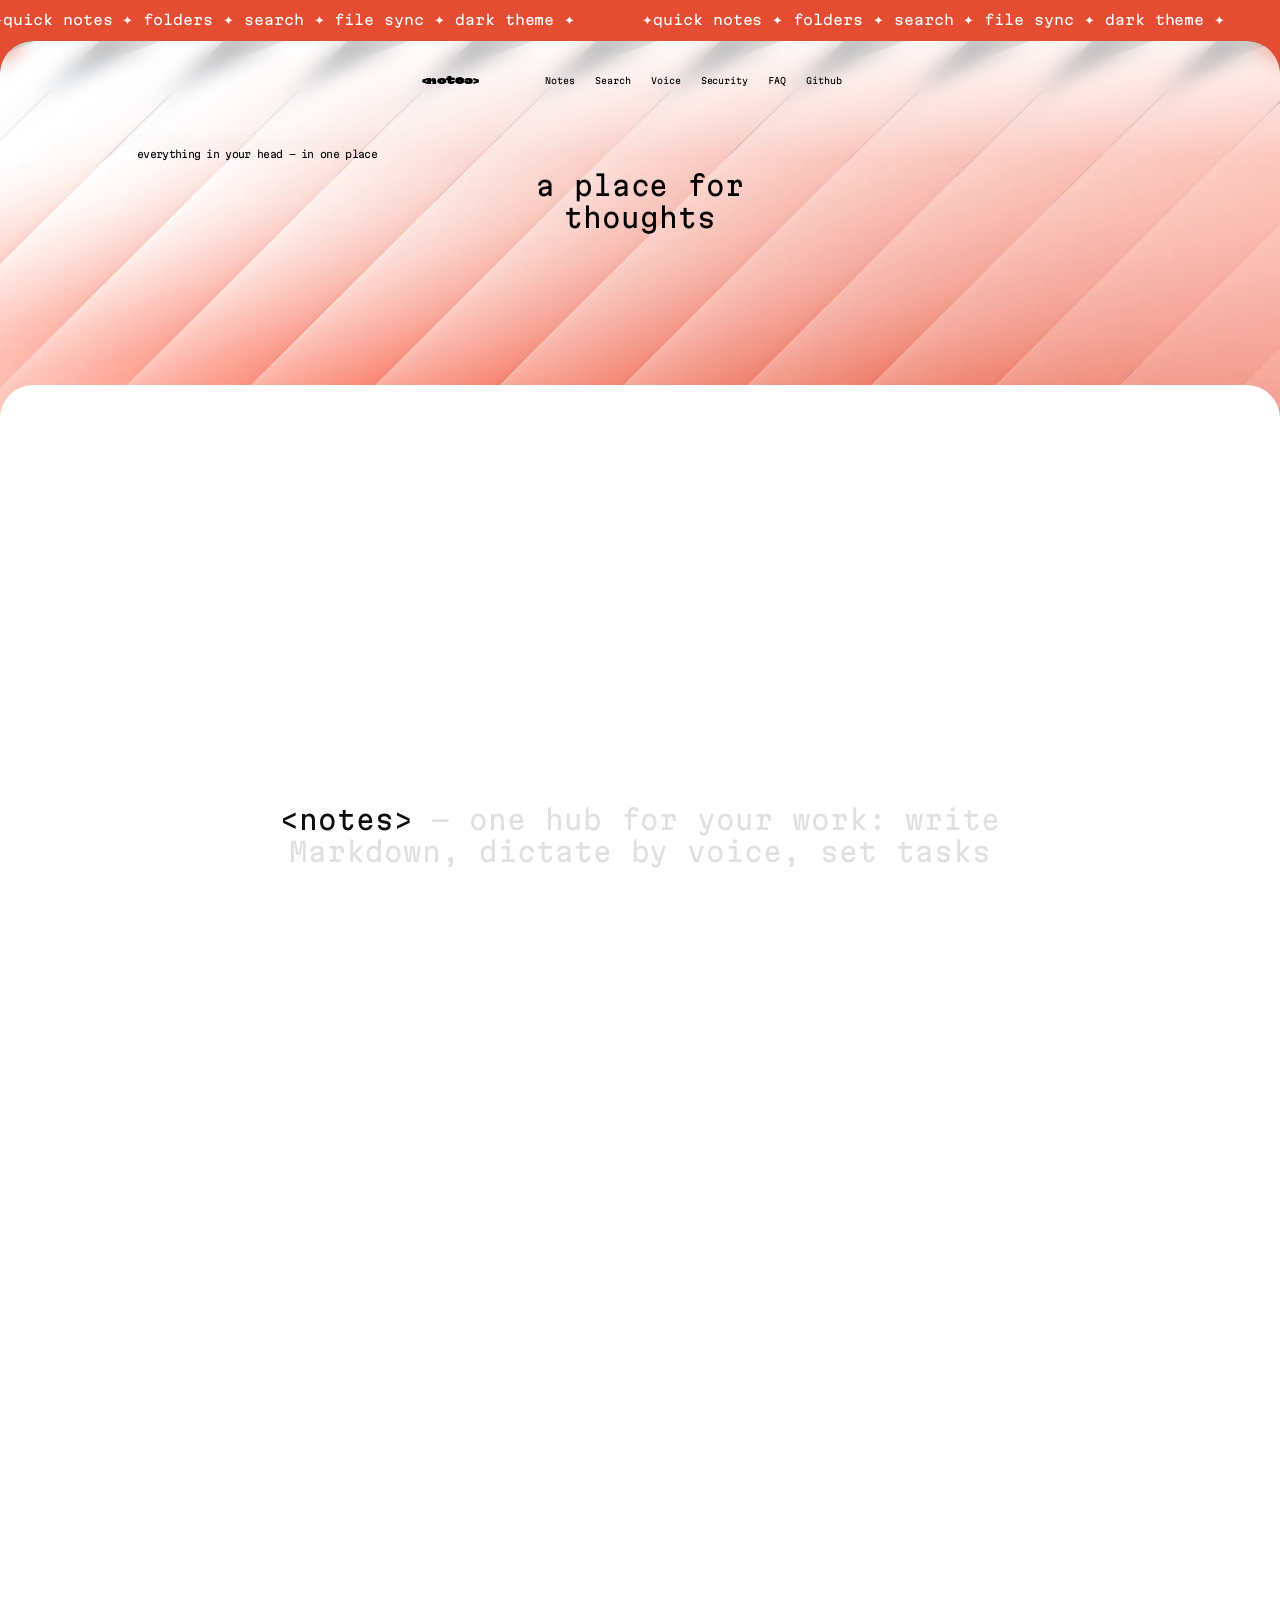
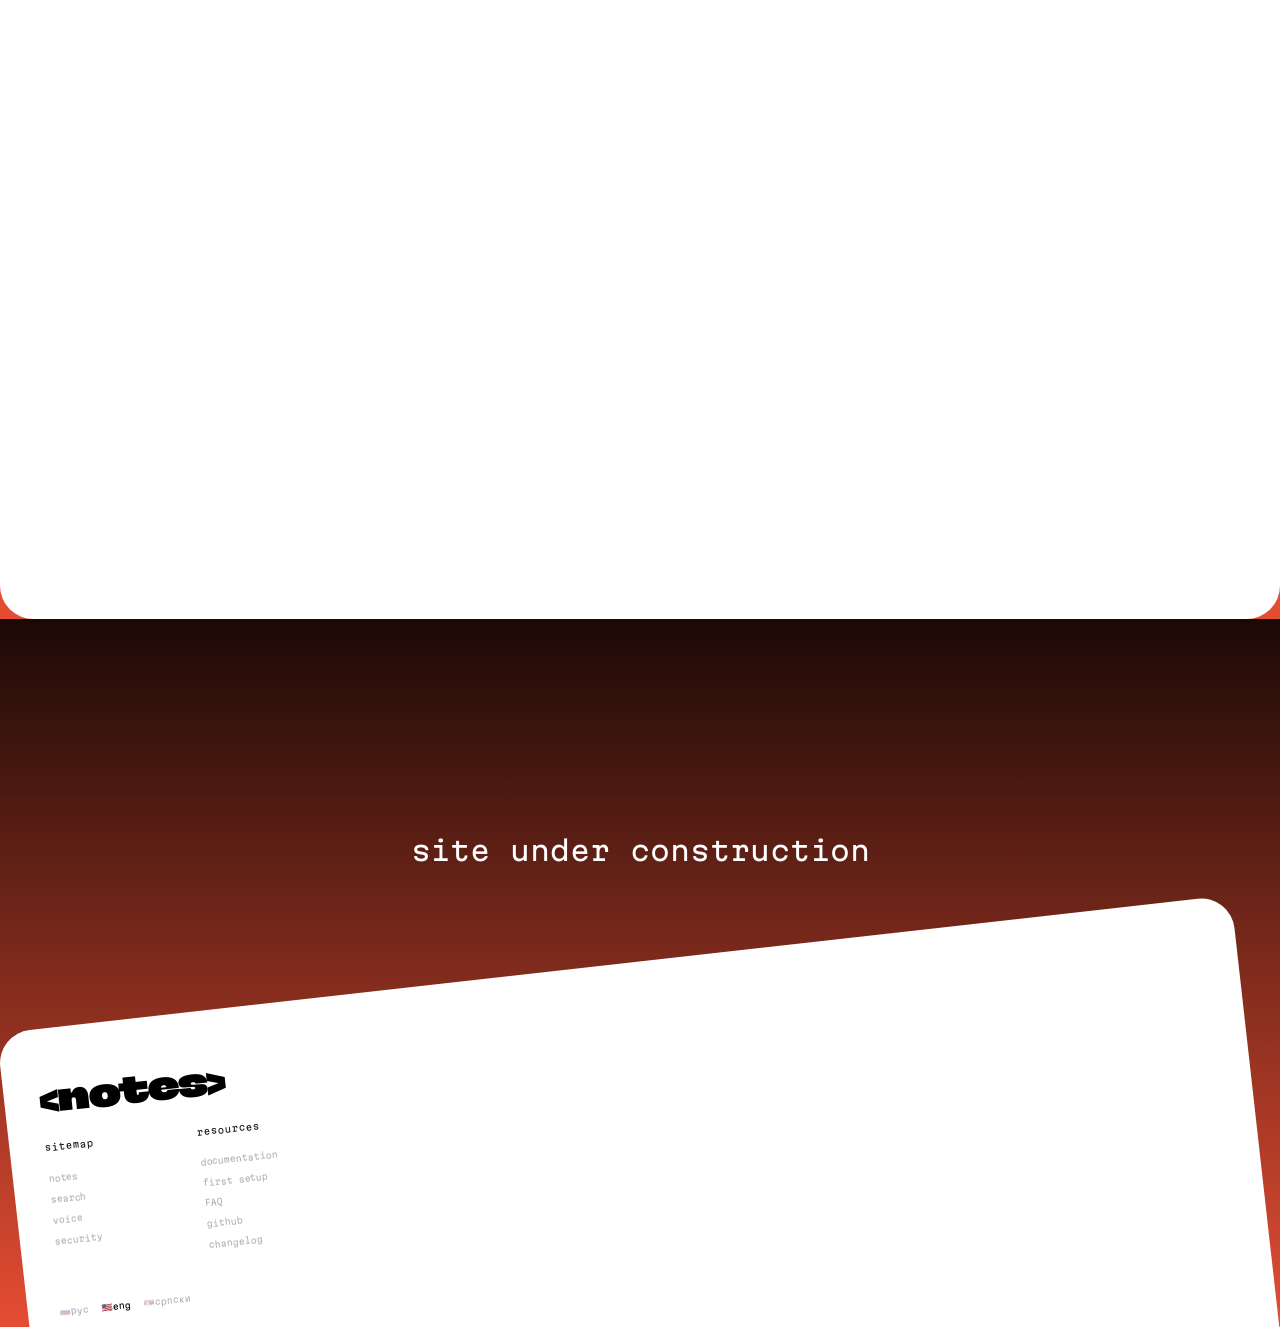
==== en/index.html @ 6381b104 "SEO / Google Search Console verification" ====
<!doctype html>
<html lang="en">
<head>
  <meta charset="utf-8">
  <meta name="viewport" content="width=device-width, initial-scale=1">
  <title>&lt;notes&gt; — Markdown notes, voice dictation and tasks</title>
  <meta name="description" content="A notes app that doesn’t get in the way of thinking: markdown files in your folder, voice dictation, tasks in your calendar, smart search.">
  <link rel="canonical" href="https://notes.makark.ru/en/">
  <link rel="alternate" hreflang="ru" href="https://notes.makark.ru/">
  <link rel="alternate" hreflang="en" href="https://notes.makark.ru/en/">
  <link rel="alternate" hreflang="sr" href="https://notes.makark.ru/sr/">
  <link rel="alternate" hreflang="x-default" href="https://notes.makark.ru/">
  <meta name="theme-color" content="#e54d33">
  <meta name="google-site-verification" content="zvwFkJlDZwr8OYDx5CRDWOUhfa1DH-pNKbm4_YgaDCc">
  <link rel="icon" href="/favicon.ico" sizes="48x48">
  <link rel="icon" href="/assets/icons/favicon-32.png" type="image/png" sizes="32x32">
  <link rel="apple-touch-icon" href="/assets/icons/apple-touch-icon.png">
  <link rel="manifest" href="/site.webmanifest">

  <meta property="og:type" content="website">
  <meta property="og:site_name" content="<notes>">
  <meta property="og:url" content="https://notes.makark.ru/en/">
  <meta property="og:title" content="&lt;notes&gt; — Markdown notes, voice dictation and tasks">
  <meta property="og:description" content="A notes app that doesn’t get in the way of thinking: markdown files in your folder, voice dictation, tasks in your calendar, smart search.">
  <meta property="og:image" content="https://notes.makark.ru/assets/img/og-en.png">
  <meta property="og:image:width" content="1200">
  <meta property="og:image:height" content="630">
  <meta property="og:locale" content="en_US">
  <meta property="og:locale:alternate" content="ru_RU">
  <meta property="og:locale:alternate" content="sr_RS">
  <meta property="og:image:alt" content="&lt;notes&gt; — a place for thoughts">
  <meta name="twitter:card" content="summary_large_image">

  <script type="application/ld+json">
  {
    "@context": "https://schema.org",
    "@type": "SoftwareApplication",
    "name": "<notes>",
    "url": "https://notes.makark.ru/",
    "applicationCategory": "ProductivityApplication",
    "operatingSystem": "macOS",
    "inLanguage": ["ru", "en", "sr"],
    "description": "Приложение для заметок, которое не мешает думать: markdown-файлы в вашей папке, задачи в календаре, семантический поиск, локальная диктовка, шаблоны, история изменений через github.",
    "featureList": [
      "Markdown-файлы в вашей папке",
      "Задачи в Apple Calendar",
      "Семантический поиск",
      "Локальная диктовка с таймкодами и спикерами",
      "Шаблоны заметок",
      "История изменений и GitHub"
    ]
  }
  </script>
  <link rel="preload" href="../assets/fonts/MartianMono.woff2" as="font" type="font/woff2" crossorigin>
  <link rel="preload" href="../assets/fonts/MartianGrotesk-xWdUlt.woff2" as="font" type="font/woff2" crossorigin>
  <link rel="preload" href="../assets/img/hero.webp" as="image" fetchpriority="high">
  <link rel="stylesheet" href="../styles.css">
</head>
<body>
  <div class="ticker" aria-hidden="true">
    <div class="ticker__track">
      <span>✦быстрые заметки ✦ папки ✦ поиск ✦ синхронизация файлов ✦ тёмная тема ✦</span>
      <span>✦быстрые заметки ✦ папки ✦ поиск ✦ синхронизация файлов ✦ тёмная тема ✦</span>
    </div>
  </div>

  <main class="page">
    <header class="nav">
      <a class="nav__logo" href="#">&lt;notes&gt;</a>
      <nav class="nav__links">
        <a href="#notes">Заметки</a>
        <a href="#search">Поиск</a>
        <a href="#voice">Голос</a>
        <a href="#security">Безопасность</a>
        <a href="#faq">FAQ</a>
        <a href="https://github.com/">Github</a>
      </nav>
    </header>

    <div class="top">
      <section class="hero">
        <svg class="hero__path" viewBox="0 0 1920 712" aria-hidden="true">
          <path id="loop" d="M117 176 H1803 A62 62 0 0 1 1865 238 V244 A62 62 0 0 1 1803 306 H117 A62 62 0 0 1 55 244 V238 A62 62 0 0 1 117 176 Z" fill="none"/>
          <text><textPath href="#loop" class="js-path">все что в голове - в одном месте</textPath></text>
          <text><textPath href="#loop" class="js-path">все что в голове - в одном месте</textPath></text>
        </svg>
        <h1 class="hero__title">
          <span class="js-place">место для</span>
          <span class="hero__word"><span class="js-word">мыслей</span></span>
        </h1>
      </section>

      <section class="sheet" id="notes">
        <div class="story">
          <div class="stage">
            <p class="lead js-lead">&lt;notes&gt; — единый центр работы, пишите Markdown, диктуйте голосом, ставьте задачи</p>
            <div class="app js-app">
              <h2 class="app__title">приложение для заметок, которое не мешает думать</h2>
              <div class="carousel js-carousel">
                <article class="card"><img src="../assets/img/card-1.webp" alt="" width="450" height="450" loading="lazy" decoding="async"><div class="card__fade"></div><div class="card__text"><h3>markdown‑файлы в вашей папке</h3><p>каждая заметка — обычный .md файл, выберите любую папку и приложение начнёт работать</p></div></article>
                <article class="card"><img src="../assets/img/card-2.webp" alt="" width="450" height="450" loading="lazy" decoding="async"><div class="card__fade"></div><div class="card__text"><h3>задачи в календаре</h3><p>добавьте дату к задаче в заметке, она появится в apple calendar, никаких отдельных приложений для планирования</p></div></article>
                <article class="card" id="search"><img src="../assets/img/card-3.webp" alt="" width="450" height="450" loading="lazy" decoding="async"><div class="card__fade"></div><div class="card__text"><h3>умный поиск</h3><p>найдите заметку даже если не помните точные слова, семантический поиск понимает контекст</p></div></article>
                <article class="card" id="voice"><img src="../assets/img/card-4.webp" alt="" width="450" height="450" loading="lazy" decoding="async"><div class="card__fade"></div><div class="card__text"><h3>диктовка</h3><p>нажмите хоткей в любом приложении и речь превратится в текст, расшифровка с таймкодами и именами спикеров, работает локально</p></div></article>
                <article class="card"><img src="../assets/img/card-5.webp" alt="" width="450" height="450" loading="lazy" decoding="async"><div class="card__fade"></div><div class="card__text"><h3>шаблоны</h3><p>создавайте шаблоны заметок для ускорения работы с заметками</p></div></article>
                <article class="card"><img src="../assets/img/card-6.webp" alt="" width="450" height="450" loading="lazy" decoding="async"><div class="card__fade"></div><div class="card__text"><h3>github</h3><p>папка хранит всю историю изменений, верните любую правку, github подключается по желанию</p></div></article>
              </div>
            </div>
          </div>
        </div>
      </section>
    </div>

    <section class="bottom">
      <p class="wip">сайт в разработке</p>
      <footer class="footer">
        <div class="footer__sheet"></div>
        <a class="footer__logo" href="#">&lt;notes&gt;</a>
        <div class="footer__col footer__col--map">
          <h4>карта сайта</h4>
          <a href="#notes">заметки</a><a href="#search">поиск</a><a href="#voice">голос</a><a href="#security">безопасность</a>
        </div>
        <div class="footer__col footer__col--res">
          <h4>ресурсы</h4>
          <a href="#">документация</a><a href="#">первая настройка</a><a href="#faq">FAQ</a><a href="https://github.com/">github</a><a href="#">changelog</a>
        </div>
        <div class="footer__langs">
          <a data-lang="ru" href="/">🇷🇺рус</a><a data-lang="en" href="/en/">🇺🇸eng</a><a data-lang="sr" href="/sr/">🇷🇸српски</a>
        </div>
      </footer>
    </section>
  </main>

  <script src="../i18n.js"></script>
  <script src="../main.js"></script>
</body>
</html>
---- styles.css ----
@font-face {
  font-family: "Martian Mono";
  src: url("assets/fonts/MartianMono.woff2") format("woff2");
  font-weight: 100 800;
  font-stretch: 75% 112.5%;
  font-display: swap;
}
@font-face {
  font-family: "Martian Grotesk xWd";
  src: url("assets/fonts/MartianGrotesk-xWdUlt.woff2") format("woff2");
  font-display: swap;
}

/* 1rem = 1px of the 1920px-wide Figma frame */
html { font-size: calc(100vw / 1920); overflow-x: clip; }
* { box-sizing: border-box; margin: 0; padding: 0; }
body {
  background: #e54d33;
  color: #000;
  font-family: "Martian Mono", monospace;
  font-variation-settings: "wdth" 100;
  letter-spacing: -0.07em;
  line-height: normal;
  overflow-x: clip;
  -webkit-font-smoothing: antialiased;
}
a { color: inherit; text-decoration: none; }
.wide { font-variation-settings: "wdth" 112.5; }

/* ticker */
.ticker {
  position: fixed; inset: 0 0 auto; height: 138rem; z-index: 0;
  background: #e54d33; color: #fff; overflow: hidden;
}
.ticker__track {
  position: absolute; left: -12rem; top: 20rem;
  display: flex; white-space: nowrap;
  font-size: 20rem; line-height: 1.05; font-variation-settings: "wdth" 112.5;
  animation: ticker 18s linear infinite;
}
.ticker__track span { padding-right: 100rem; }
@keyframes ticker { to { transform: translateX(-50%); } }

.page { position: relative; z-index: 1; padding-top: 61rem; }

/* nav */
.nav {
  position: sticky; top: 0; z-index: 10;
  height: 176rem; margin-bottom: -176rem;
  border-radius: 50rem 50rem 0 0;
  background: url("assets/img/nav.webp") 0 0 / 100% 100%;
}
.nav::before {
  content: ""; position: absolute; inset: 0; border-radius: inherit; z-index: -1;
  backdrop-filter: blur(10px); -webkit-backdrop-filter: blur(10px);
  mask-image: linear-gradient(#000 40%, transparent);
  -webkit-mask-image: linear-gradient(#000 40%, transparent);
}
.nav__logo {
  position: absolute; left: 633rem; top: 50rem;
  font: 15rem/normal "Martian Grotesk xWd", sans-serif; letter-spacing: -0.05em;
}
.nav__links {
  position: absolute; left: 818rem; top: 51rem;
  display: flex; gap: 30rem; font-size: 13rem;
}
.nav__links a, .footer a { transition: opacity .2s; }
.nav__links a:hover { opacity: .5; }

/* hero */
.top { position: relative; }
.hero {
  position: sticky; top: 0;
  height: 712rem;
  background:
    url("assets/img/hero.webp") 0 0 / 100% 100% no-repeat,
    url("assets/img/hero-under.webp") 0 0 / 100% 517rem no-repeat,
    linear-gradient(51.44deg, #fff 17.731%, #ffb7ab 81.335%);
  border-radius: 50rem;
}
/* once the ticker is scrolled away the top corners straighten out */
.hero, .nav, .nav::before { transition: border-radius .5s cubic-bezier(.4,0,.2,1); }
.is-stuck .hero, .is-stuck .nav, .is-stuck .nav::before { border-top-left-radius: 0; border-top-right-radius: 0; }
.hero__path { position: absolute; inset: 0; width: 100%; height: 100%; overflow: visible; }
.hero__path text { font-size: 15px; fill: #000; letter-spacing: -0.07em; } /* svg user units = design px */
.hero__title {
  position: absolute; left: 0; right: 0; top: 192rem;
  display: flex; flex-direction: column; align-items: center;
  font-weight: 400; font-size: 40rem; line-height: 48rem; white-space: nowrap;
}
.hero__word { position: relative; display: block; width: 100%; height: 48rem; }
.hero__word span {
  position: absolute; left: 50%; top: 0; translate: -50% 0; white-space: nowrap;
  transition: transform .9s cubic-bezier(.65,0,.35,1), opacity .9s ease, filter .9s ease;
}
.hero__word span.is-out { transform: translateY(-45%); opacity: 0; filter: blur(10rem); }
.hero__word span.is-in { transform: translateY(45%); opacity: 0; filter: blur(10rem); transition: none; }

/* white sheet */
.sheet {
  position: relative; z-index: 2;
  margin-top: -195rem;
  background: #fff; border-radius: 50rem;
}
.story { height: calc(100vh + 1400rem); }
.stage { position: sticky; top: 0; height: 100vh; overflow: hidden; border-radius: 50rem; }
.lead {
  position: absolute; left: 50%; top: 50%; width: 1340rem; margin-left: -670rem; translate: 0 -50%;
  font-size: 40rem; text-align: center;
}
.lead .w { opacity: .12; transition: opacity .15s linear; }
.app { position: absolute; inset: 0; will-change: transform, opacity, filter; }
.app__title {
  position: absolute; left: 0; right: 0; top: calc(50% - 311rem);
  font-weight: 400; font-size: 40rem; text-align: center; white-space: nowrap;
  font-variation-settings: "wdth" 112.5;
}

/* carousel */
.carousel.is-dragging { cursor: grabbing; }
.carousel {
  position: absolute; left: 0; right: 0; top: calc(50% - 138rem); height: 449.6rem;
  perspective: 1400rem; perspective-origin: 50% 50%;
  cursor: grab; touch-action: pan-y; user-select: none; -webkit-user-select: none;
}
.card {
  position: absolute; left: 0; top: 0; transform-origin: 0 0;
  width: 449.6rem; height: 449.6rem; border-radius: 20rem; overflow: hidden;
  background: #f9f9f9;
  will-change: transform;
}
.card img { pointer-events: none; position: absolute; inset: 0; width: 450rem; height: 450rem; display: block; }
.card__fade {
  position: absolute; inset: 0; width: 450rem; height: 450rem;
  background: linear-gradient(rgba(255,255,255,0) 6.111%, #fff);
  backdrop-filter: blur(1.95rem); -webkit-backdrop-filter: blur(1.95rem);
}
.card__text { position: absolute; left: 28rem; top: 342.6rem; width: 402rem; display: flex; flex-direction: column; gap: 8rem; }
.card h3 { font-weight: 400; font-size: 17rem; white-space: nowrap; }
.card p { font-size: 14rem; color: rgba(0,0,0,.4); }

/* bottom */
.bottom {
  position: relative; height: 1063rem; overflow: hidden;
  background: linear-gradient(#1b0906, #e54d33);
}
.wip {
  position: absolute; left: 0; right: 0; top: 323rem;
  color: #fff; font-size: 40rem; text-align: center; font-variation-settings: "wdth" 112.5;
}
.footer > * { position: absolute; transform: translate(-50%, -50%) rotate(-6deg); }
.footer__sheet {
  left: 973.67rem; top: 986.98rem; width: 1863.636rem; height: 943.852rem;
  transform: translate(-50%, -50%) rotate(-6.41deg);
  background: #fff; border-radius: 50rem;
}
.footer__logo { left: 198.36rem; top: 706.34rem; font: 50rem/normal "Martian Grotesk xWd", sans-serif; letter-spacing: -0.05em; white-space: nowrap; }
.footer__col { width: 160rem; display: flex; flex-direction: column; white-space: nowrap; }
.footer__col h4 { font-weight: 400; font-size: 14rem; color: #1d1d1f; margin-bottom: 30rem; }
.footer__col a { font-size: 13rem; opacity: .3; }
.footer__col a:hover, .footer__langs a:hover { opacity: 1; }
.footer__col--map { left: 154rem; top: 855.1rem; gap: 0; }
.footer__col--map a + a { margin-top: 15rem; }
.footer__col--res { left: 384.36rem; top: 846.48rem; letter-spacing: 0; }
.footer__col--res a { line-height: 16rem; }
.footer__col--res a + a { margin-top: 15rem; }
.footer__langs { left: 187.11rem; top: 1029.72rem; display: flex; gap: 20rem; font-size: 13rem; letter-spacing: 0; white-space: nowrap; }
.footer__langs a:not(.is-active) { opacity: .3; }

/* ---------- mobile: 1rem = 1px of a 430px-wide frame ---------- */
@media (max-width: 767px) {
  html { font-size: calc(100vw / 430); }
  .ticker { height: 80rem; }
  .ticker__track { top: 12rem; font-size: 14rem; animation-duration: 14s; }
  .ticker__track span { padding-right: 40rem; }
  .page { padding-top: 40rem; }
  .nav { height: 110rem; margin-bottom: -110rem; border-radius: 34rem 34rem 0 0; }
  .nav__logo { left: 0; right: 0; top: 22rem; text-align: center; font-size: 16rem; }
  .nav__links {
    left: 0; right: 0; top: 52rem; justify-content: center; gap: 14rem; font-size: 11rem;
    flex-wrap: wrap; padding: 0 16rem;
  }
  .hero {
    height: 600rem; border-radius: 34rem;
    background-size: auto 100%, auto 517rem, auto;
    background-position: 30% 0, 30% 0, 0 0;
  }
  .hero__path text { font-size: 12px; }
  .hero__title { top: 250rem; font-size: 30rem; line-height: 38rem; }
  .hero__word { height: 38rem; }
  .sheet { margin-top: -70rem; border-radius: 34rem; }
  .story { height: calc(100vh + 900rem); }
  .stage { border-radius: 34rem; }
  .lead { width: 380rem; margin-left: -190rem; font-size: 24rem; }
  .app__title { top: calc(50% - 230rem); font-size: 22rem; white-space: normal; padding: 0 24rem; line-height: 1.25; }
  .carousel { top: calc(50% - 140rem); height: 315rem; perspective: 900rem; }
  /* card markup stays in 450px units and is scaled by JS; bump text so it stays readable */
  .card__text { top: 280rem; left: 24rem; width: 400rem; }
  .card h3 { font-size: 23rem; }
  .card p { font-size: 18rem; }
  .bottom { height: auto; padding: 120rem 0 0; }
  .wip { position: static; font-size: 24rem; }
  .footer {
    position: relative; margin: 110rem -40rem -60rem; padding: 50rem 70rem 120rem;
    display: grid; grid-template-columns: 1fr 1fr; gap: 34rem 20rem;
    transform: rotate(-6deg); transform-origin: 50% 0;
  }
  .footer > * { position: static; transform: none; }
  .footer__sheet { position: absolute; inset: 0; width: auto; height: auto; transform: none; border-radius: 40rem; z-index: -1; }
  .footer__logo { grid-column: 1 / -1; font-size: 44rem; }
  .footer__col { width: auto; }
  .footer__col h4 { font-size: 14rem; }
  .footer__col a { font-size: 13rem; }
  .footer__col--res a { line-height: normal; }
  .footer__langs { grid-column: 1 / -1; font-size: 13rem; }
}

@media (prefers-reduced-motion: reduce) {
  .ticker__track { animation: none; }
}
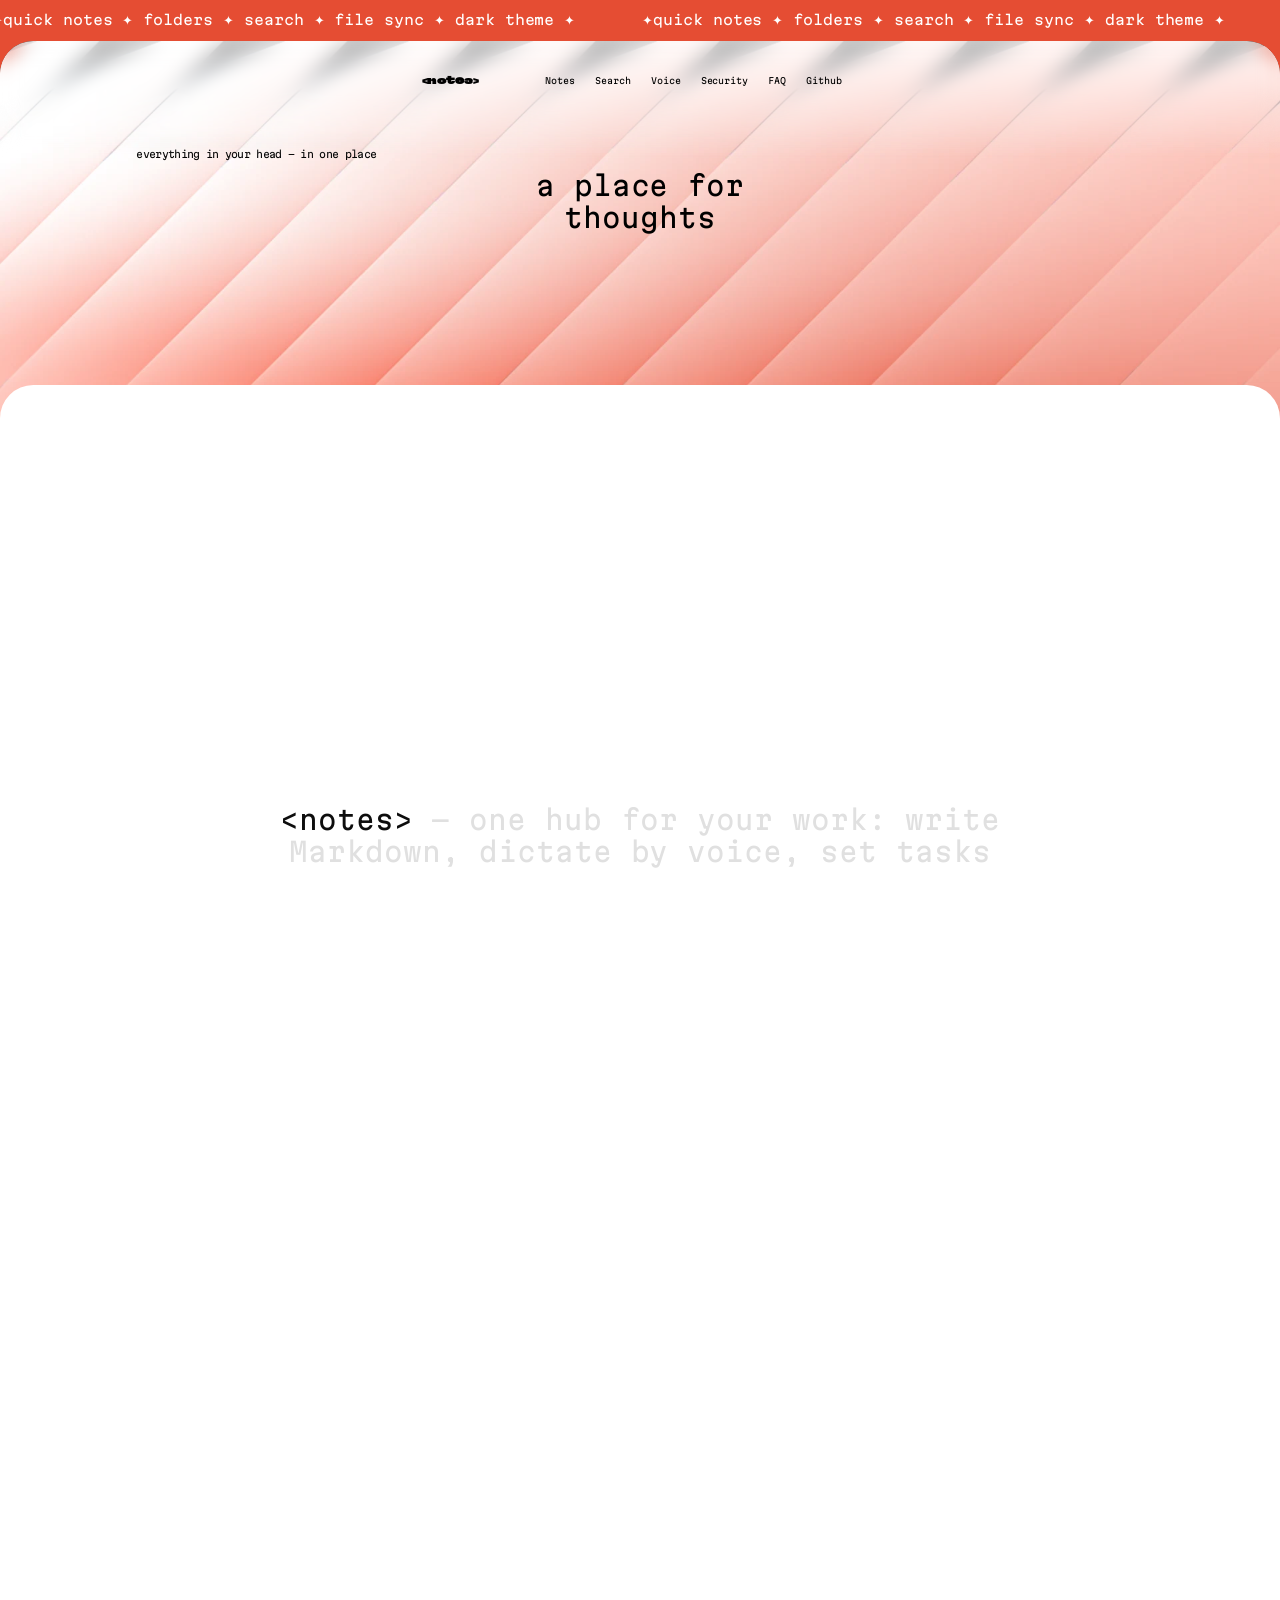
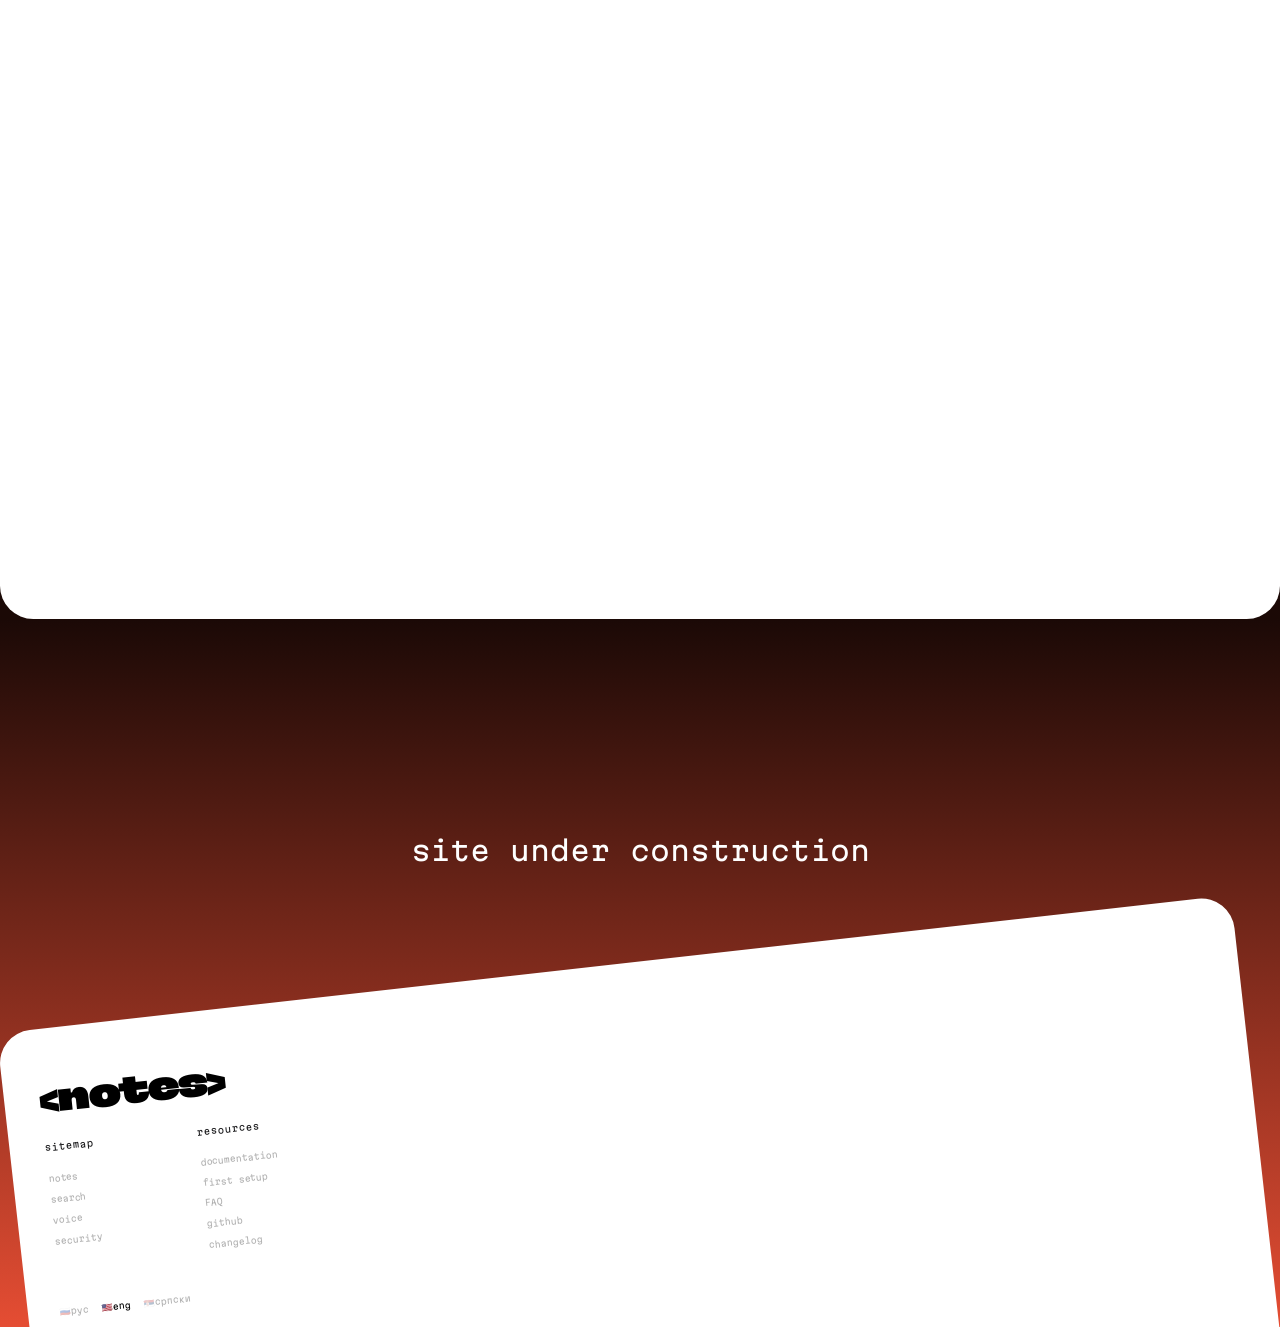
==== commit 365eb3ca: "SEO / Update page titles" ====
--- a/en/index.html
+++ b/en/index.html
@@ -3,7 +3,7 @@
 <head>
   <meta charset="utf-8">
   <meta name="viewport" content="width=device-width, initial-scale=1">
-  <title>&lt;notes&gt; — Markdown notes, voice dictation and tasks</title>
+  <title>&lt;notes&gt; - markdown notes, voice dictation and tasks</title>
   <meta name="description" content="A notes app that doesn’t get in the way of thinking: markdown files in your folder, voice dictation, tasks in your calendar, smart search.">
   <link rel="canonical" href="https://notes.makark.ru/en/">
   <link rel="alternate" hreflang="ru" href="https://notes.makark.ru/">
@@ -20,7 +20,7 @@
   <meta property="og:type" content="website">
   <meta property="og:site_name" content="<notes>">
   <meta property="og:url" content="https://notes.makark.ru/en/">
-  <meta property="og:title" content="&lt;notes&gt; — Markdown notes, voice dictation and tasks">
+  <meta property="og:title" content="&lt;notes&gt; - markdown notes, voice dictation and tasks">
   <meta property="og:description" content="A notes app that doesn’t get in the way of thinking: markdown files in your folder, voice dictation, tasks in your calendar, smart search.">
   <meta property="og:image" content="https://notes.makark.ru/assets/img/og-en.png">
   <meta property="og:image:width" content="1200">
--- a/styles.css
+++ b/styles.css
@@ -56,6 +56,12 @@
   mask-image: linear-gradient(#000 40%, transparent);
   -webkit-mask-image: linear-gradient(#000 40%, transparent);
 }
+/* iOS Safari paints the page under its translucent top bar: once stuck, extend the nav up there */
+.is-stuck .nav::after {
+  content: ""; position: absolute; left: 0; right: 0; bottom: 100%; height: 200px;
+  background: rgba(255,255,255,.8);
+  backdrop-filter: blur(10px); -webkit-backdrop-filter: blur(10px);
+}
 .nav__logo {
   position: absolute; left: 633rem; top: 50rem;
   font: 15rem/normal "Martian Grotesk xWd", sans-serif; letter-spacing: -0.05em;
@@ -69,6 +75,11 @@
 
 /* hero */
 .top { position: relative; }
+/* dark backing so the sheet's rounded bottom corners sit on the bottom gradient */
+.top::after {
+  content: ""; position: absolute; left: 0; right: 0; bottom: 0; height: 60rem;
+  background: #1b0906; z-index: 1;
+}
 .hero {
   position: sticky; top: 0;
   height: 712rem;
@@ -175,7 +186,13 @@
   .ticker__track span { padding-right: 40rem; }
   .page { padding-top: 40rem; }
   .nav { height: 110rem; margin-bottom: -110rem; border-radius: 34rem 34rem 0 0; }
-  .nav__logo { left: 0; right: 0; top: 22rem; text-align: center; font-size: 16rem; }
+  /* iOS Safari paints the page under its translucent top bar: once stuck, extend the nav up there */
+.is-stuck .nav::after {
+  content: ""; position: absolute; left: 0; right: 0; bottom: 100%; height: 200px;
+  background: rgba(255,255,255,.8);
+  backdrop-filter: blur(10px); -webkit-backdrop-filter: blur(10px);
+}
+.nav__logo { left: 0; right: 0; top: 22rem; text-align: center; font-size: 16rem; }
   .nav__links {
     left: 0; right: 0; top: 52rem; justify-content: center; gap: 14rem; font-size: 11rem;
     flex-wrap: wrap; padding: 0 16rem;
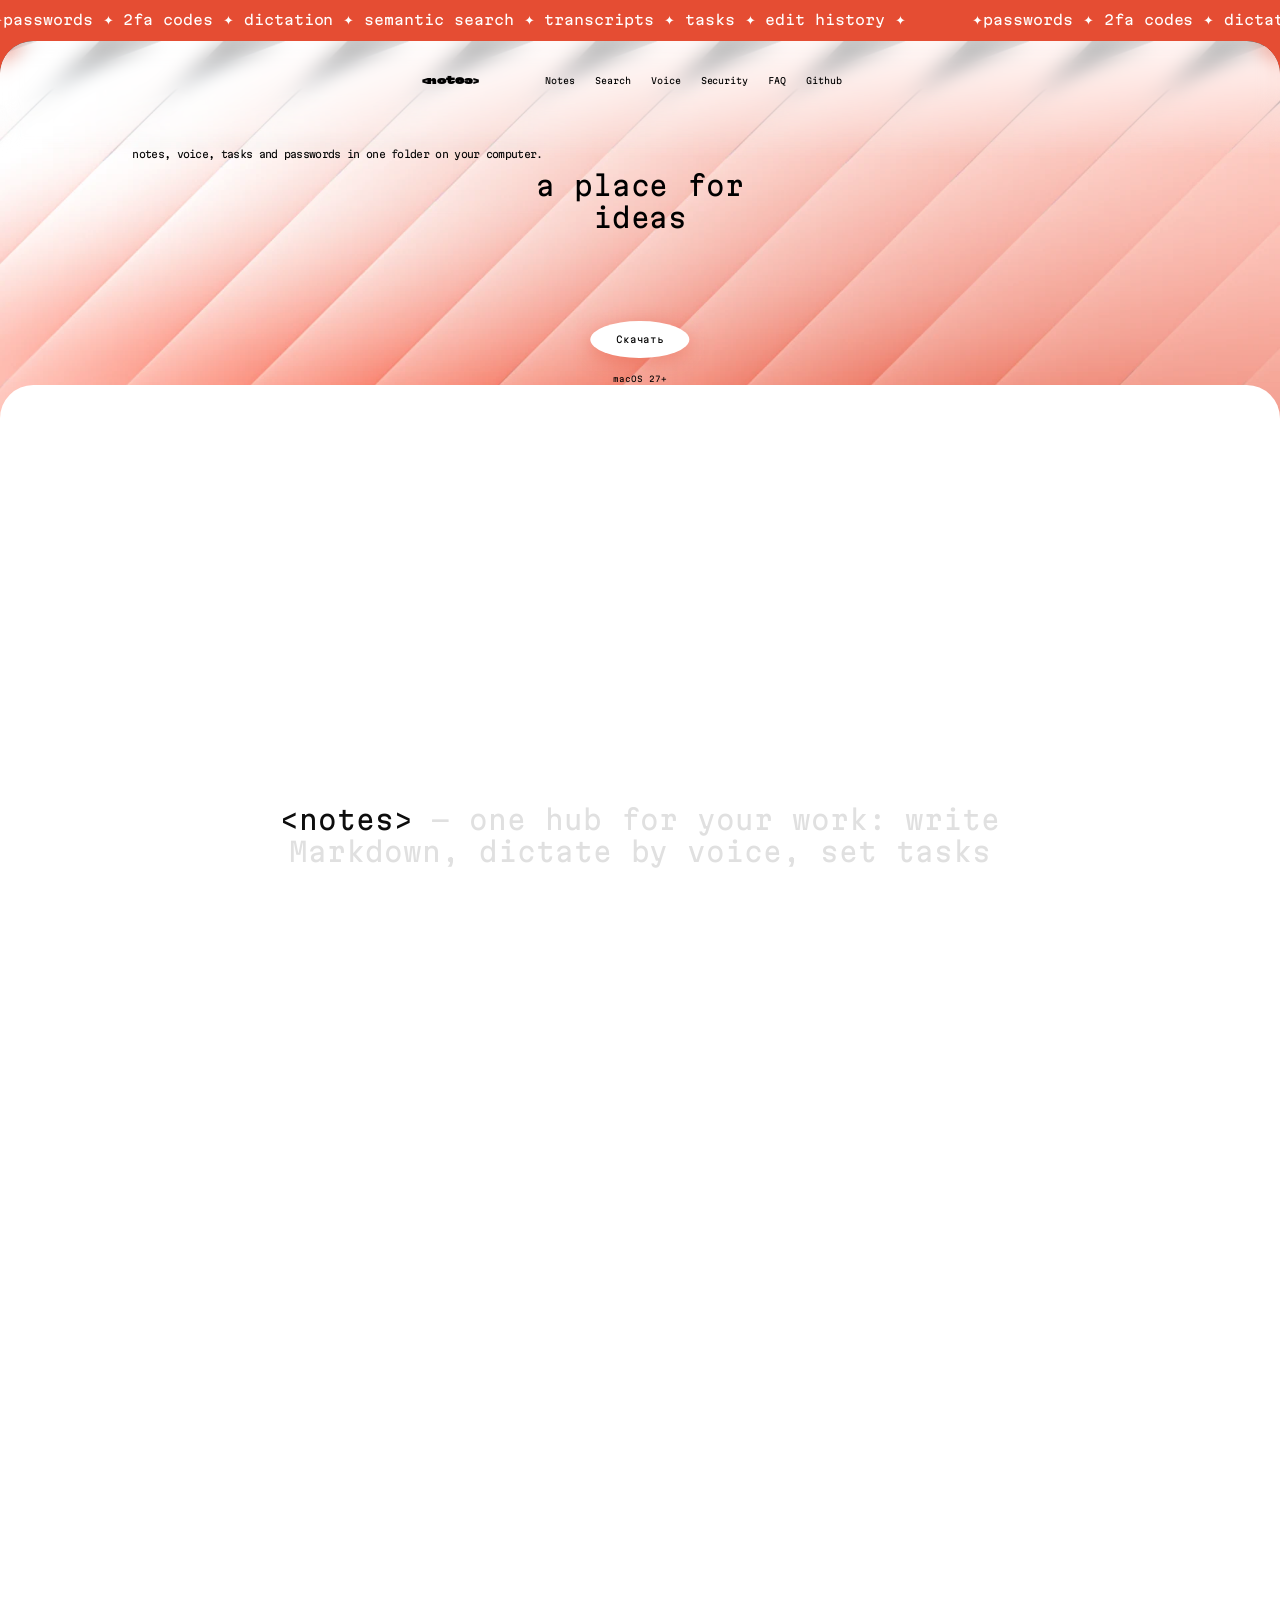
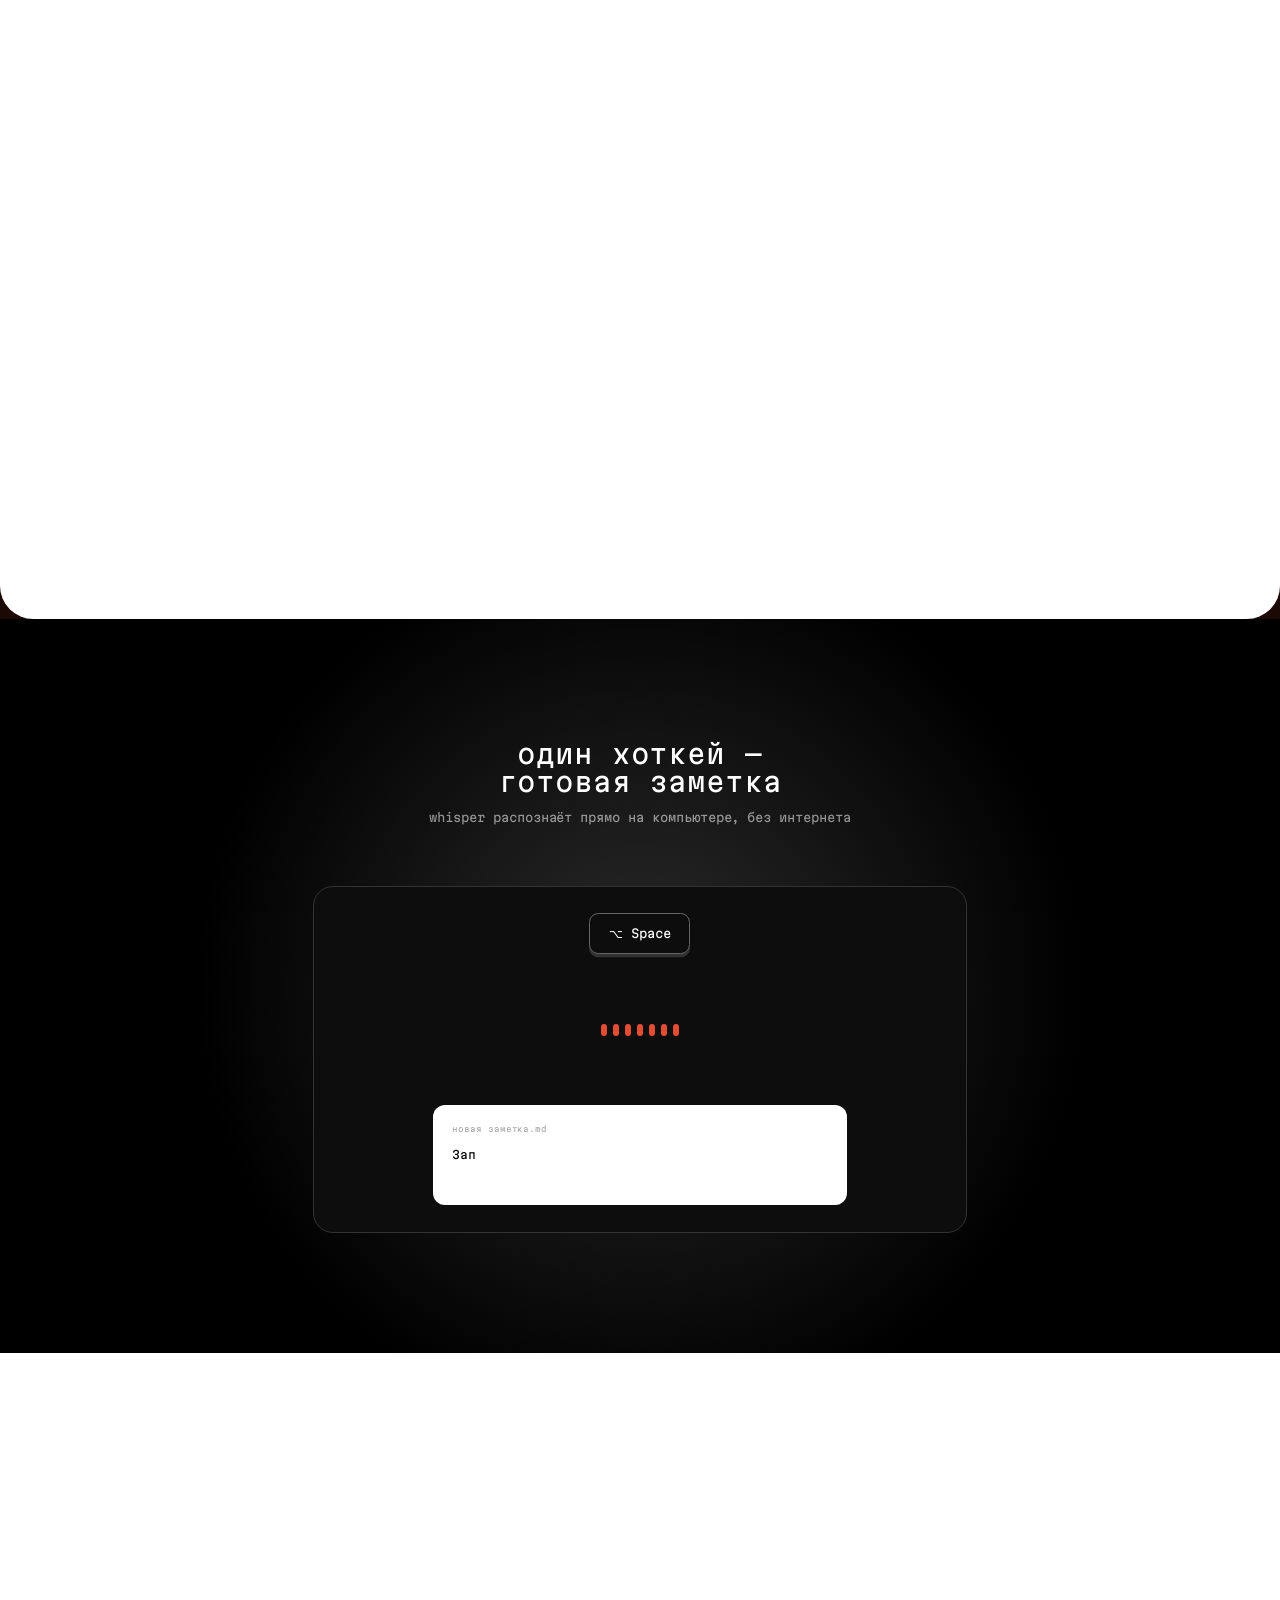
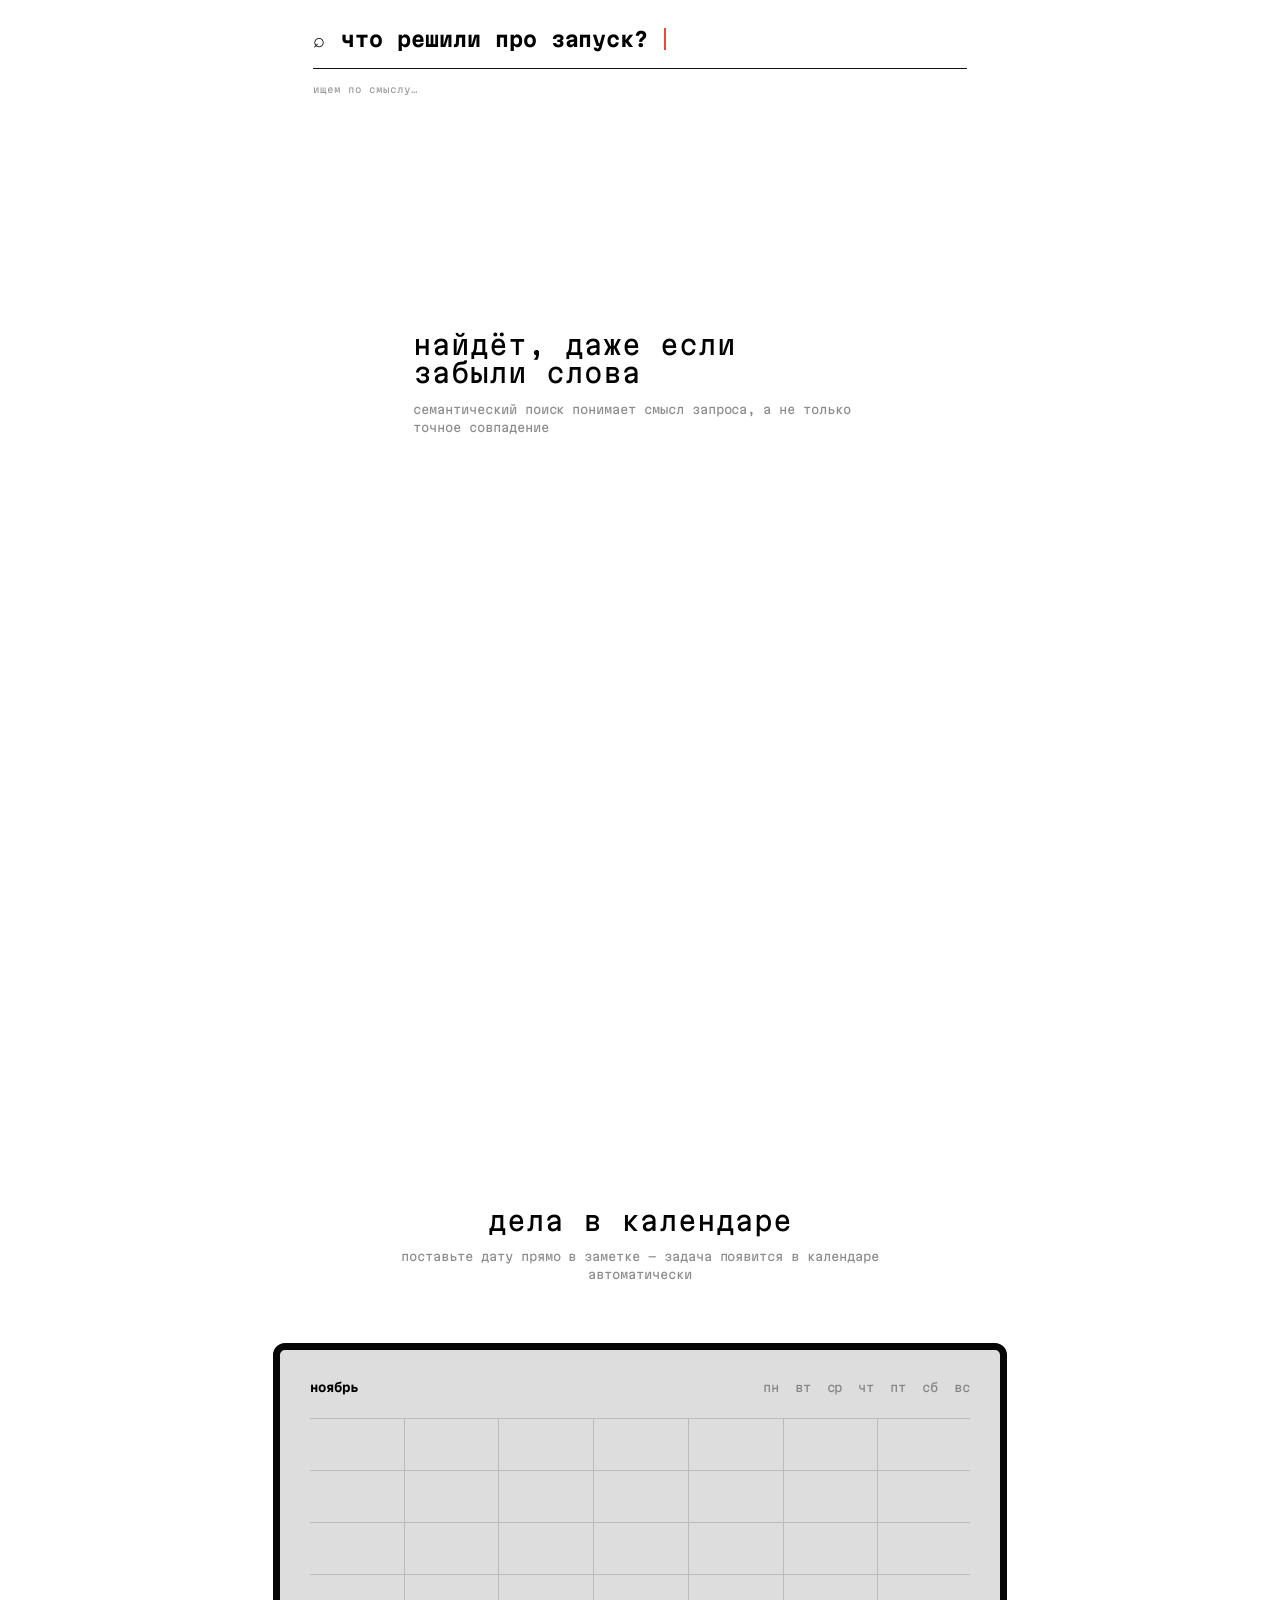
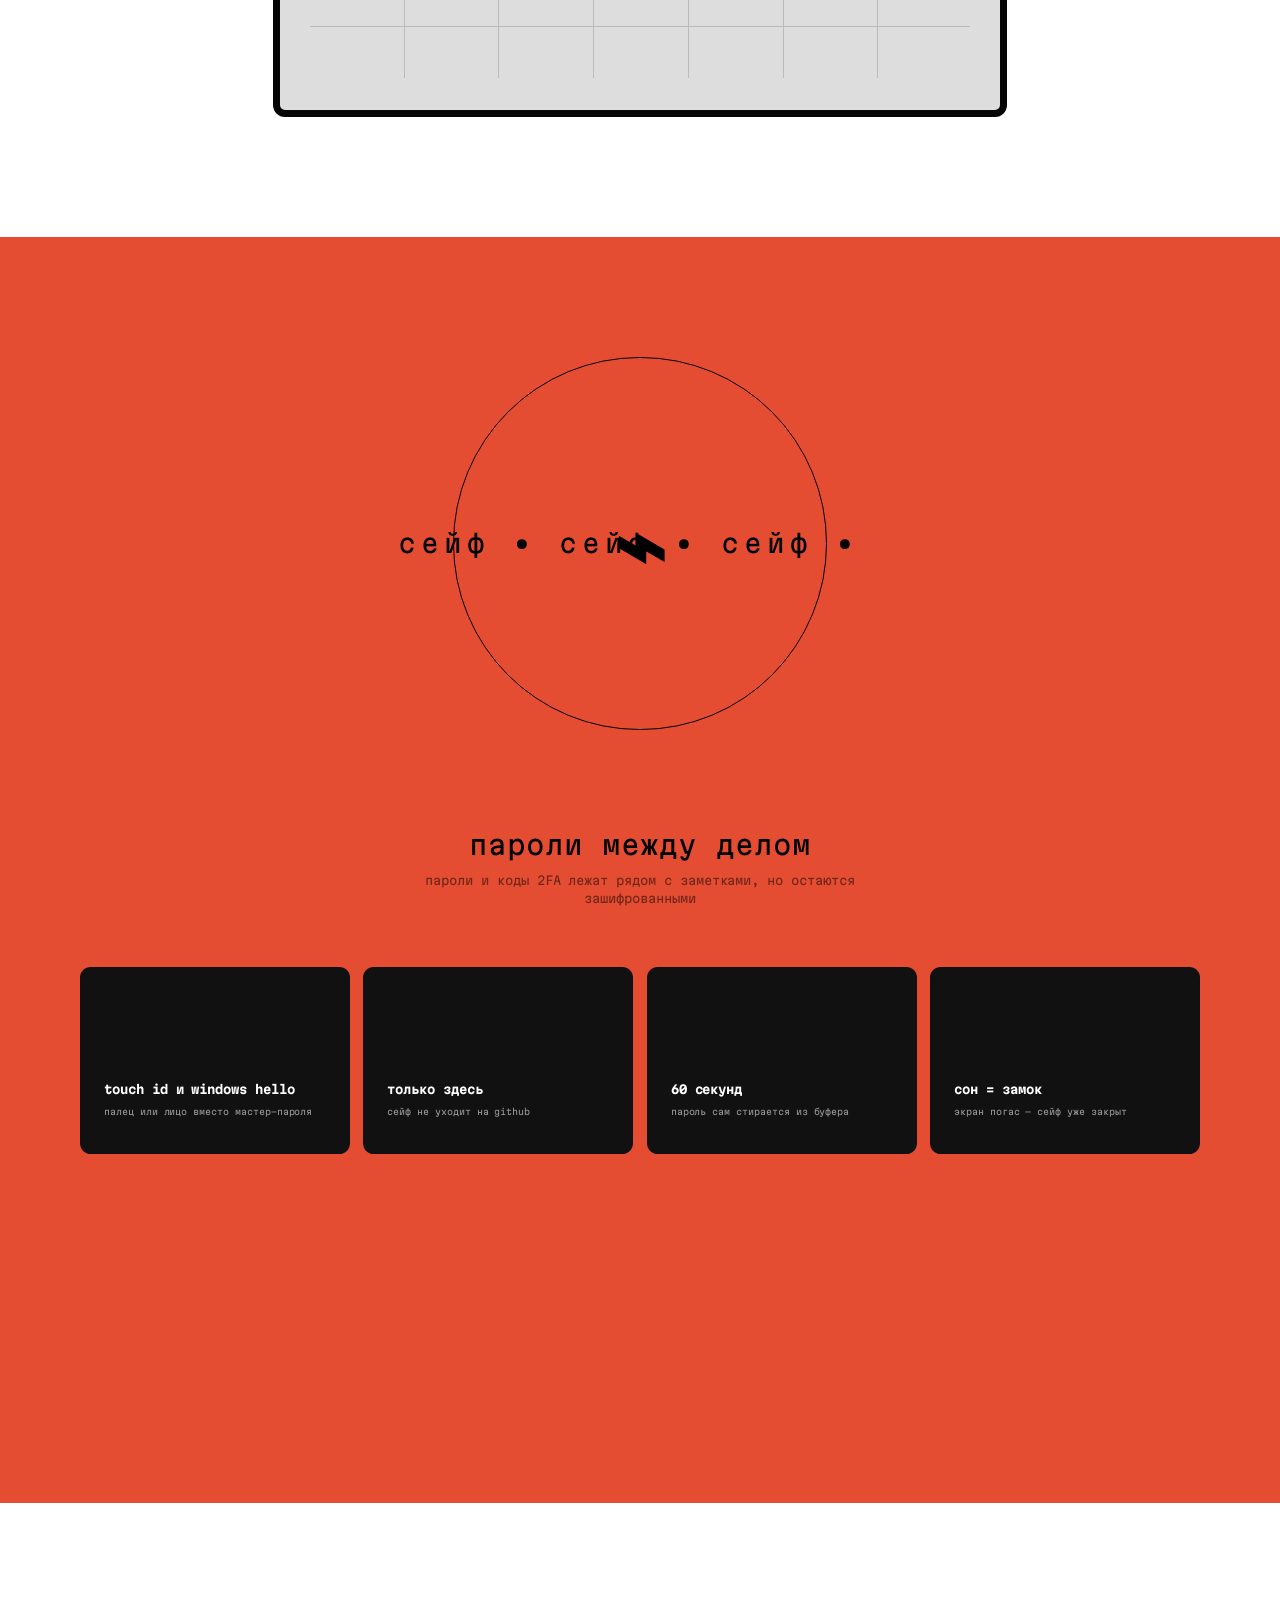
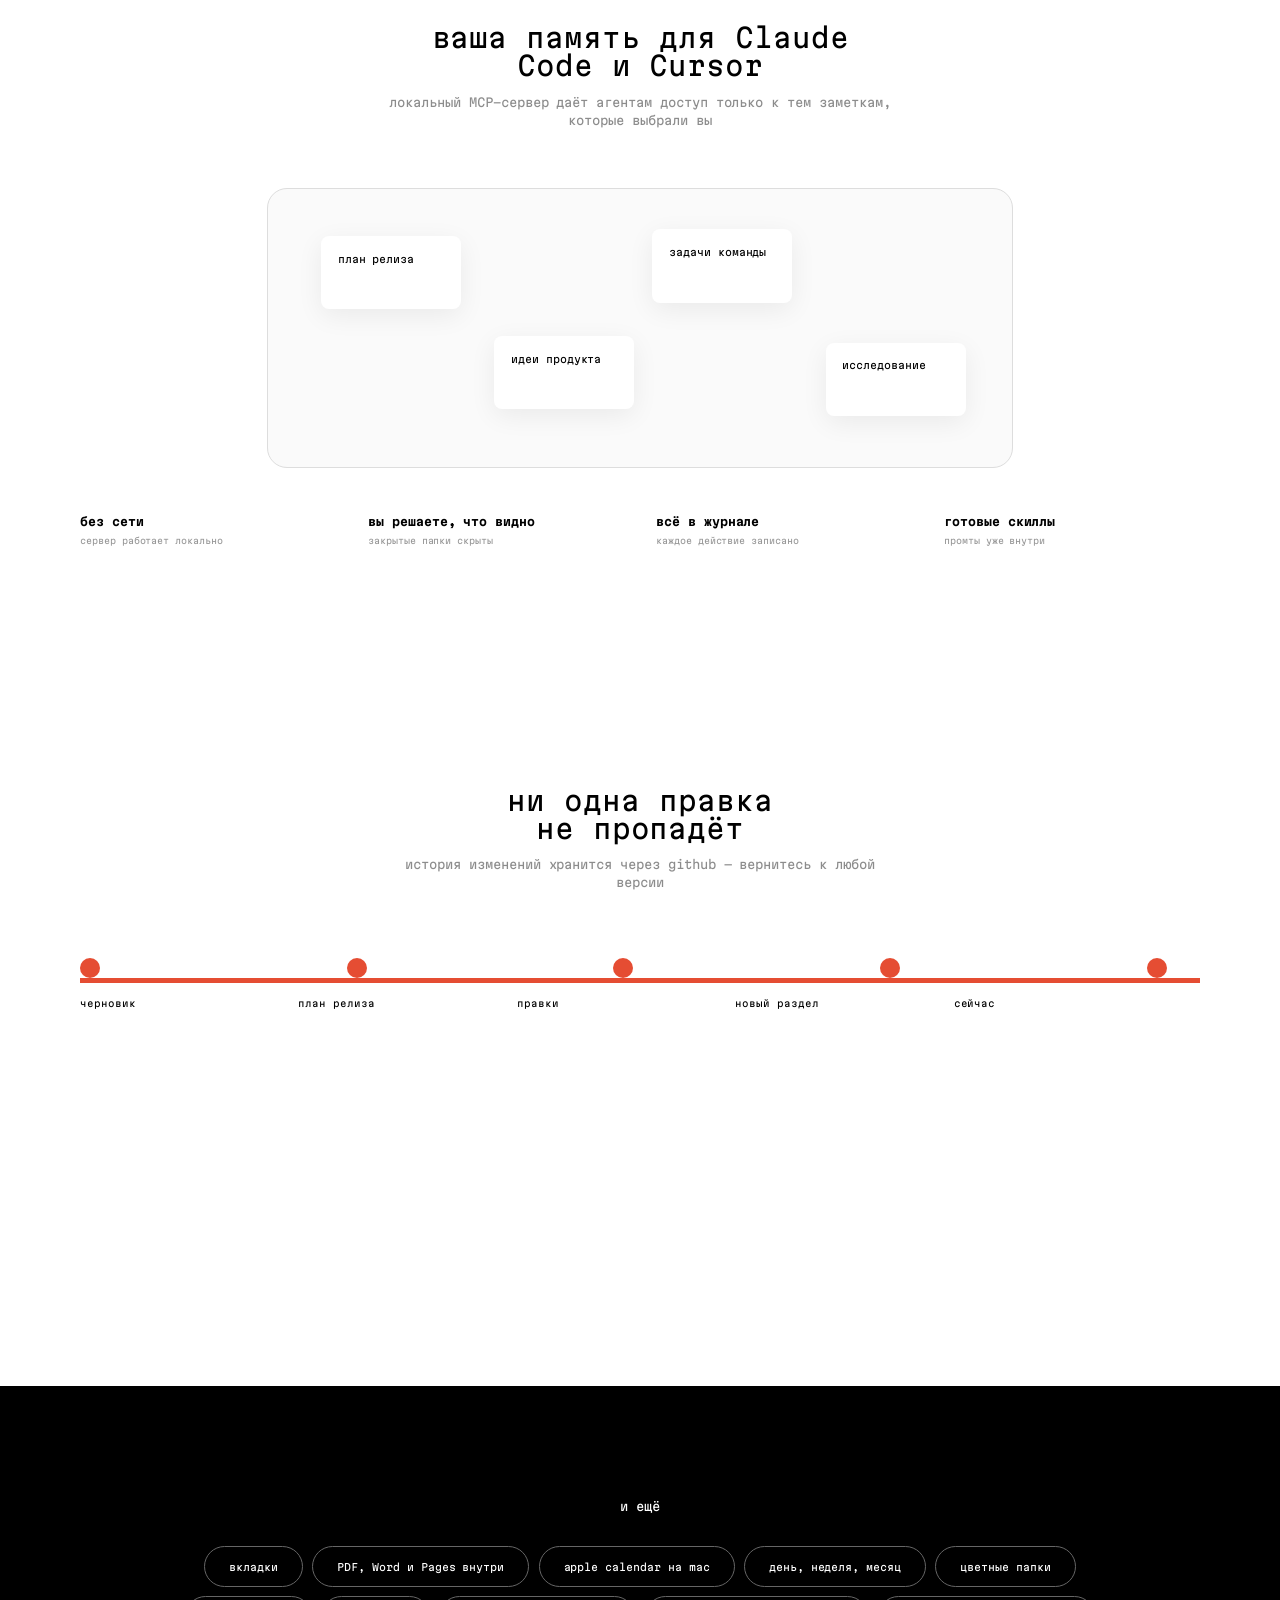
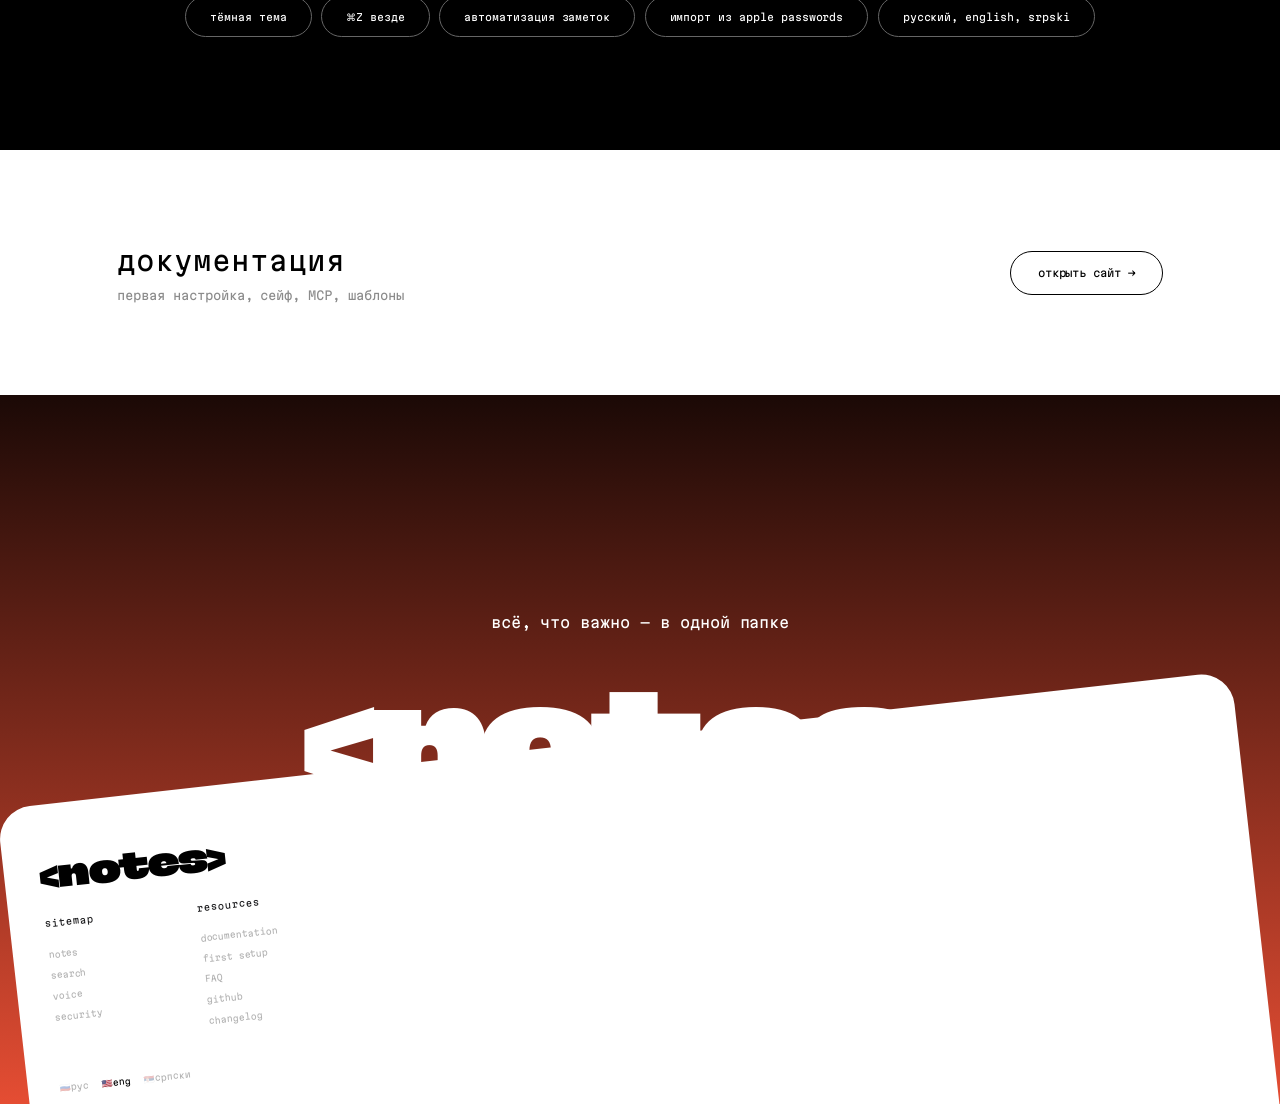
==== commit 8d4d9c60: "Landing / Add voice, search, tasks, vault and AI memory sections" ====
--- a/en/index.html
+++ b/en/index.html
@@ -88,6 +88,8 @@
           <span class="js-place">место для</span>
           <span class="hero__word"><span class="js-word">мыслей</span></span>
         </h1>
+        <a class="hero__download" href="#">Скачать</a>
+        <span class="hero__os">macOS 27+</span>
       </section>
 
       <section class="sheet" id="notes">
@@ -110,8 +112,80 @@
       </section>
     </div>
 
+    <section class="feature voice-feature" id="voice-demo">
+      <div class="feature__copy reveal">
+        <h2>один хоткей —<br>готовая заметка</h2>
+        <p>whisper распознаёт прямо на компьютере, без интернета</p>
+      </div>
+      <div class="voice-demo reveal" aria-label="Демонстрация голосовой заметки">
+        <kbd>⌥ Space</kbd>
+        <div class="voice-wave"><i></i><i></i><i></i><i></i><i></i><i></i><i></i></div>
+        <div class="voice-note"><span>новая заметка.md</span><p class="js-voice-text"></p></div>
+      </div>
+    </section>
+
+    <section class="feature search-feature" id="search-demo">
+      <div class="search-stage">
+        <div class="search-label">поиск</div>
+        <div class="search-ui reveal">
+          <div class="search-field"><span>⌕</span><b class="js-search-query"></b><i></i></div>
+          <div class="search-status js-search-status">введите запрос</div>
+          <article class="search-result">
+            <small>план релиза.md</small>
+            <h3>созвон про запуск приложения</h3>
+            <p>подготовить сборку, проверить календарь и отправить changelog команде</p>
+          </article>
+        </div>
+        <div class="feature__copy feature__copy--left reveal">
+          <h2>найдёт, даже если<br>забыли слова</h2>
+          <p>семантический поиск понимает смысл запроса, а не только точное совпадение</p>
+        </div>
+      </div>
+    </section>
+
+    <section class="feature tasks-feature" id="tasks">
+      <div class="feature__copy reveal"><h2>дела в календаре</h2><p>поставьте дату прямо в заметке — задача появится в календаре автоматически</p></div>
+      <div class="calendar reveal">
+        <div class="calendar__head"><b>ноябрь</b><span>пн&nbsp;&nbsp;вт&nbsp;&nbsp;ср&nbsp;&nbsp;чт&nbsp;&nbsp;пт&nbsp;&nbsp;сб&nbsp;&nbsp;вс</span></div>
+        <div class="calendar__grid" aria-hidden="true"></div>
+        <div class="calendar__task">✓ отправить релиз</div>
+      </div>
+    </section>
+
+    <section class="feature vault-feature" id="security">
+      <div class="vault-seal reveal"><span>сейф&nbsp;•&nbsp;сейф&nbsp;•&nbsp;сейф&nbsp;•&nbsp;</span><b>⌁</b></div>
+      <div class="feature__copy reveal"><h2>пароли между делом</h2><p>пароли и коды 2FA лежат рядом с заметками, но остаются зашифрованными</p></div>
+      <div class="vault-cards">
+        <article><b>touch id и windows hello</b><p>палец или лицо вместо мастер-пароля</p></article>
+        <article><b>только здесь</b><p>сейф не уходит на github</p></article>
+        <article><b>60 секунд</b><p>пароль сам стирается из буфера</p></article>
+        <article><b>сон = замок</b><p>экран погас — сейф уже закрыт</p></article>
+      </div>
+    </section>
+
+    <section class="feature mcp-feature" id="mcp">
+      <div class="feature__copy reveal"><h2>ваша память для Claude Code и Cursor</h2><p>локальный MCP-сервер даёт агентам доступ только к тем заметкам, которые выбрали вы</p></div>
+      <div class="agent-board reveal">
+        <div class="agent-note n1">план релиза</div><div class="agent-note n2">идеи продукта</div><div class="agent-note n3">задачи команды</div><div class="agent-note n4">исследование</div>
+        <i class="cursor c1">↖<span>Claude</span></i><i class="cursor c2">↖<span>Cursor</span></i><i class="cursor c3">↖<span>Codex</span></i><i class="cursor c4">↖<span>Вы</span></i>
+      </div>
+      <div class="mini-features"><p><b>без сети</b><span>сервер работает локально</span></p><p><b>вы решаете, что видно</b><span>закрытые папки скрыты</span></p><p><b>всё в журнале</b><span>каждое действие записано</span></p><p><b>готовые скиллы</b><span>промты уже внутри</span></p></div>
+    </section>
+
+    <section class="feature history-feature">
+      <div class="feature__copy reveal"><h2>ни одна правка<br>не пропадёт</h2><p>история изменений хранится через github — вернитесь к любой версии</p></div>
+      <div class="timeline reveal"><i></i><b></b><b></b><b></b><b></b><b></b><span>черновик</span><span>план релиза</span><span>правки</span><span>новый раздел</span><span>сейчас</span></div>
+    </section>
+
+    <section class="extras">
+      <p>и ещё</p>
+      <div><span>вкладки</span><span>PDF, Word и Pages внутри</span><span>apple calendar на mac</span><span>день, неделя, месяц</span><span>цветные папки</span><span>тёмная тема</span><span>⌘Z везде</span><span>автоматизация заметок</span><span>импорт из apple passwords</span><span>русский, english, srpski</span></div>
+    </section>
+
+    <section class="docs reveal" id="faq"><div><h2>документация</h2><p>первая настройка, сейф, MCP, шаблоны</p></div><a href="#">открыть сайт →</a></section>
+
     <section class="bottom">
-      <p class="wip">сайт в разработке</p>
+      <div class="cta"><p>всё, что важно — в одной папке</p><h2>&lt;notes&gt;</h2><div><a href="#">скачать для macOS</a><a href="https://github.com/">github</a></div></div>
       <footer class="footer">
         <div class="footer__sheet"></div>
         <a class="footer__logo" href="#">&lt;notes&gt;</a>
--- a/styles.css
+++ b/styles.css
@@ -45,22 +45,25 @@
 
 /* nav */
 .nav {
+  --nav-h: 176rem;
   position: sticky; top: 0; z-index: 10;
-  height: 176rem; margin-bottom: -176rem;
+  height: var(--nav-h); margin-bottom: calc(-1 * var(--nav-h));
   border-radius: 50rem 50rem 0 0;
   background: url("assets/img/nav.webp") 0 0 / 100% 100%;
 }
 .nav::before {
   content: ""; position: absolute; inset: 0; border-radius: inherit; z-index: -1;
   backdrop-filter: blur(10px); -webkit-backdrop-filter: blur(10px);
-  mask-image: linear-gradient(#000 40%, transparent);
-  -webkit-mask-image: linear-gradient(#000 40%, transparent);
-}
-/* iOS Safari paints the page under its translucent top bar: once stuck, extend the nav up there */
+  /* blur fades out over the lower 60% of the nav, measured from the bottom so it survives the extension below */
+  mask-image: linear-gradient(to top, transparent, #000 calc(var(--nav-h) * .6));
+  -webkit-mask-image: linear-gradient(to top, transparent, #000 calc(var(--nav-h) * .6));
+}
+/* iOS Safari paints the page under its translucent top bar: once stuck, continue the nav up there.
+   One blur layer (::before) and a tint matching the nav's top edge, so there is no seam */
+.is-stuck .nav::before { top: -200px; }
 .is-stuck .nav::after {
   content: ""; position: absolute; left: 0; right: 0; bottom: 100%; height: 200px;
   background: rgba(255,255,255,.8);
-  backdrop-filter: blur(10px); -webkit-backdrop-filter: blur(10px);
 }
 .nav__logo {
   position: absolute; left: 633rem; top: 50rem;
@@ -106,6 +109,8 @@
 }
 .hero__word span.is-out { transform: translateY(-45%); opacity: 0; filter: blur(10rem); }
 .hero__word span.is-in { transform: translateY(45%); opacity: 0; filter: blur(10rem); transition: none; }
+.hero__download { position:absolute;left:50%;top:420rem;translate:-50% 0;padding:20rem 38rem;border-radius:50%;background:#fff;font-size:14rem;box-shadow:0 8rem 30rem #e54d3366; }
+.hero__os { position:absolute;left:0;right:0;top:500rem;text-align:center;font-size:12rem; }
 
 /* white sheet */
 .sheet {
@@ -149,6 +154,51 @@
 .card__text { position: absolute; left: 28rem; top: 342.6rem; width: 402rem; display: flex; flex-direction: column; gap: 8rem; }
 .card h3 { font-weight: 400; font-size: 17rem; white-space: nowrap; }
 .card p { font-size: 14rem; color: rgba(0,0,0,.4); }
+
+/* new long-form feature sections */
+.feature { position: relative; z-index: 3; min-height: 1080rem; padding: 180rem 120rem; overflow: hidden; }
+.feature__copy { width: 760rem; margin: 0 auto 90rem; text-align: center; }
+.feature__copy h2 { font-size: 40rem; font-weight: 400; line-height: 1.05; }
+.feature__copy p { margin-top: 20rem; font-size: 18rem; color: rgba(255,255,255,.55); line-height: 1.5; }
+.reveal { opacity: 0; transform: translateY(60rem); transition: opacity .8s, transform .8s cubic-bezier(.2,.8,.2,1); }
+.reveal.is-visible { opacity: 1; transform: none; }
+.voice-feature { color: #fff; background: radial-gradient(circle at 50% 50%,#2b2b2b,#000 60%); }
+.voice-demo { width: 980rem; height: 520rem; margin: 0 auto; border: 1rem solid #333; border-radius: 30rem; background:#0d0d0d; display:grid; place-items:center; }
+.voice-demo kbd { font: 18rem "Martian Mono"; padding: 18rem 28rem; border:1rem solid #666; border-radius:14rem; box-shadow:0 5rem 0 #333; }
+.voice-wave { display:flex; align-items:center; gap:10rem; height:70rem; }
+.voice-wave i { width:8rem; height:18rem; border-radius:8rem; background:#e54d33; animation:wave .8s ease-in-out infinite alternate; }
+.voice-wave i:nth-child(2n){animation-delay:.15s}.voice-wave i:nth-child(3n){animation-delay:.3s}
+@keyframes wave { to { height:65rem; } }
+.voice-note { width:620rem; min-height:150rem; padding:28rem; border-radius:18rem; background:#fff; color:#000; }
+.voice-note span { font-size:12rem; opacity:.35; }.voice-note p{margin-top:20rem;font-size:17rem;line-height:1.5;}
+.search-feature { height:2000rem; padding:0; background:#fff; color:#000; }
+.search-stage { position:sticky; top:0; height:100vh; min-height:780rem; display:flex; flex-direction:column; justify-content:center; align-items:center; }
+.search-label { position:absolute; inset:0; display:grid; place-items:center; font-size:40rem; transition:.5s; }
+.search-feature.is-active .search-label { opacity:0; transform:scale(1.5); filter:blur(15rem); }
+.search-ui { width:1100rem; padding:60rem; }
+.search-field { height:90rem; border-bottom:2rem solid #111; display:flex; align-items:center; gap:24rem; font-size:30rem; }
+.search-field i { width:2rem;height:34rem;background:#e54d33;animation:blink .7s step-end infinite}@keyframes blink{50%{opacity:0}}
+.search-status { margin-top:22rem; font-size:14rem; opacity:.4; }
+.search-result { margin-top:60rem; padding:40rem; border-radius:24rem; background:#f3f3f3; opacity:0; transform:translateY(30rem); transition:.5s; }
+.search-result.is-found { opacity:1; transform:none; }.search-result small{opacity:.35}.search-result h3{font-size:26rem;margin:16rem 0}.search-result p{font-size:16rem;opacity:.5}
+.feature__copy--left { width:680rem; margin:70rem 0 0; text-align:left; }
+.feature__copy--left p { color:rgba(0,0,0,.45); }
+.tasks-feature { background:#fff; color:#000; }
+.tasks-feature .feature__copy p,.mcp-feature .feature__copy p,.history-feature .feature__copy p{color:rgba(0,0,0,.45)}
+.calendar { position:relative; width:1100rem; height:560rem; margin:auto; background:#ddd; border:12rem solid #050505; border-radius:18rem; padding:45rem; }
+.calendar__head{display:flex;justify-content:space-between;font-size:18rem}.calendar__head span{opacity:.4}.calendar__grid{margin-top:35rem;height:390rem;background:repeating-linear-gradient(90deg,transparent 0 14.2%,#bbb 14.2% 14.35%),repeating-linear-gradient(0deg,transparent 0 19.8%,#bbb 19.8% 20%)}
+.calendar__task { position:absolute; left:420rem; top:240rem; padding:18rem 24rem; border-radius:10rem; background:#e54d33; color:#fff; transform:scale(.2); opacity:0; transition:.7s cubic-bezier(.2,1.4,.3,1); }
+.calendar.is-visible .calendar__task{transform:scale(1);opacity:1}
+.vault-feature { background:#e54d33; color:#000; min-height:1900rem; }
+.vault-seal { width:560rem;height:560rem;margin:0 auto 150rem;border-radius:50%;border:2rem solid #000;display:grid;place-items:center;position:relative;animation:spin 18s linear infinite}.vault-seal span{position:absolute;font-size:38rem;letter-spacing:.2em}.vault-seal b{font-size:130rem}@keyframes spin{to{rotate:360deg}}
+.vault-feature .feature__copy p{color:rgba(0,0,0,.5)}
+.vault-cards{display:grid;grid-template-columns:repeat(4,1fr);gap:20rem}.vault-cards article{height:280rem;padding:172rem 36rem 30rem;border-radius:16rem;background:#101010;color:#fff;transition:.4s;background-image:linear-gradient(145deg,#111,#111)}.vault-cards article:hover{background-image:linear-gradient(145deg,#eee,#666 45%,#fff 55%,#444);color:#000;transform:translateY(-12rem)}.vault-cards b{font-size:18rem}.vault-cards p{font-size:13rem;opacity:.55;margin-top:15rem;line-height:1.4}
+.mcp-feature{background:#fff;color:#000;min-height:1100rem}.agent-board{width:1120rem;height:420rem;margin:0 auto;position:relative;border:1rem solid #ddd;border-radius:30rem;background:#fafafa}.agent-note{position:absolute;width:210rem;height:110rem;padding:25rem;border-radius:12rem;background:#fff;box-shadow:0 10rem 40rem #0001;font-size:15rem}.n1{left:80rem;top:70rem}.n2{left:340rem;top:220rem}.n3{right:330rem;top:60rem}.n4{right:70rem;top:230rem}.cursor{position:absolute;font-style:normal;font-size:34rem;opacity:0;transition:1s cubic-bezier(.2,.8,.2,1)}.cursor span{display:block;padding:5rem 8rem;color:#fff;background:#e54d33;border-radius:5rem;font-size:10rem}.agent-board.is-visible .c1{opacity:1;left:240rem;top:130rem}.agent-board.is-visible .c2{opacity:1;left:530rem;top:290rem;transition-delay:.15s}.agent-board.is-visible .c3{opacity:1;right:250rem;top:150rem;transition-delay:.3s}.agent-board.is-visible .c4{opacity:1;right:60rem;top:320rem;transition-delay:.45s}.c1{left:50%;top:50%}.c2{left:50%;top:50%}.c3{right:50%;top:50%}.c4{right:50%;top:50%}
+.mini-features{display:grid;grid-template-columns:repeat(4,1fr);gap:48rem;margin-top:70rem}.mini-features p{display:flex;flex-direction:column;gap:10rem}.mini-features b{font-size:17rem}.mini-features span{font-size:13rem;opacity:.4}
+.history-feature{background:#fff;color:#000}.timeline{position:relative;width:1680rem;height:240rem;margin:100rem auto}.timeline i{position:absolute;top:30rem;left:0;right:0;height:8rem;background:#e54d33}.timeline b{position:relative;display:inline-block;width:30rem;height:30rem;margin-right:370rem;border-radius:50%;background:#e54d33}.timeline b:last-of-type{margin:0}.timeline span{display:inline-block;width:19.5%;padding-top:30rem;font-size:14rem}
+.extras{position:relative;z-index:3;background:#000;color:#fff;padding:170rem 210rem;text-align:center}.extras>p{font-size:18rem;margin-bottom:50rem}.extras div{display:flex;flex-wrap:wrap;gap:14rem;justify-content:center}.extras span{padding:20rem 36rem;border:1rem solid #666;border-radius:40rem;font-size:15rem;transition:.3s}.extras span:hover{background:#e54d33;border-color:#e54d33}
+.docs{position:relative;z-index:3;margin:0;background:#fff;padding:140rem 176rem;display:flex;align-items:center;justify-content:space-between}.docs h2{font-size:40rem;font-weight:400}.docs p{margin-top:18rem;font-size:18rem;opacity:.45}.docs a{padding:22rem 40rem;border:1rem solid;border-radius:40rem;font-size:16rem}
+.cta{position:absolute;inset:0;display:flex;flex-direction:column;align-items:center;justify-content:center;color:#fff}.cta>p{font-size:22rem}.cta h2{font:190rem "Martian Grotesk xWd";letter-spacing:-.08em;margin:50rem 0}.cta div{display:flex;gap:16rem}.cta a{padding:18rem 30rem;border:1rem solid #fff;border-radius:40rem;font-size:14rem}.cta a:first-child{background:#fff;color:#000}
 
 /* bottom */
 .bottom {
@@ -185,14 +235,9 @@
   .ticker__track { top: 12rem; font-size: 14rem; animation-duration: 14s; }
   .ticker__track span { padding-right: 40rem; }
   .page { padding-top: 40rem; }
-  .nav { height: 110rem; margin-bottom: -110rem; border-radius: 34rem 34rem 0 0; }
-  /* iOS Safari paints the page under its translucent top bar: once stuck, extend the nav up there */
-.is-stuck .nav::after {
-  content: ""; position: absolute; left: 0; right: 0; bottom: 100%; height: 200px;
-  background: rgba(255,255,255,.8);
-  backdrop-filter: blur(10px); -webkit-backdrop-filter: blur(10px);
-}
-.nav__logo { left: 0; right: 0; top: 22rem; text-align: center; font-size: 16rem; }
+  /* taller nav so the white fade has the same long tail as on desktop */
+  .nav { --nav-h: 160rem; border-radius: 34rem 34rem 0 0; }
+  .nav__logo { left: 0; right: 0; top: 22rem; text-align: center; font-size: 16rem; }
   .nav__links {
     left: 0; right: 0; top: 52rem; justify-content: center; gap: 14rem; font-size: 11rem;
     flex-wrap: wrap; padding: 0 16rem;
@@ -205,6 +250,7 @@
   .hero__path text { font-size: 12px; }
   .hero__title { top: 250rem; font-size: 30rem; line-height: 38rem; }
   .hero__word { height: 38rem; }
+  .hero__download{top:390rem}.hero__os{top:460rem}
   .sheet { margin-top: -70rem; border-radius: 34rem; }
   .story { height: calc(100vh + 900rem); }
   .stage { border-radius: 34rem; }
@@ -230,6 +276,7 @@
   .footer__col a { font-size: 13rem; }
   .footer__col--res a { line-height: normal; }
   .footer__langs { grid-column: 1 / -1; font-size: 13rem; }
+  .feature{min-height:760rem;padding:110rem 24rem}.feature__copy{width:auto;margin-bottom:60rem}.feature__copy h2{font-size:30rem}.feature__copy p{font-size:14rem}.voice-demo{width:100%;height:420rem}.voice-note{width:340rem}.search-feature{height:1500rem}.search-ui{width:100%;padding:24rem}.search-field{font-size:22rem}.feature__copy--left{width:auto;margin-top:70rem}.calendar{width:100%;height:420rem;padding:25rem}.calendar__task{left:120rem;top:190rem}.vault-feature{min-height:1500rem}.vault-seal{width:330rem;height:330rem}.vault-seal span{font-size:22rem}.vault-cards{grid-template-columns:1fr 1fr}.vault-cards article{height:190rem;padding:100rem 18rem 18rem}.agent-board{width:100%;height:460rem}.agent-note{width:145rem}.n1{left:20rem}.n2{left:90rem}.n3{right:90rem}.n4{right:20rem}.mini-features{grid-template-columns:1fr 1fr;gap:30rem}.timeline{width:100%;overflow:hidden}.timeline b{margin-right:70rem}.timeline span{font-size:9rem}.extras{padding:100rem 24rem}.extras span{font-size:12rem;padding:14rem 20rem}.docs{padding:80rem 24rem;gap:30rem}.docs h2{font-size:28rem}.docs a{font-size:12rem;padding:14rem}.cta h2{font-size:80rem}.cta>p{font-size:15rem}
 }
 
 @media (prefers-reduced-motion: reduce) {
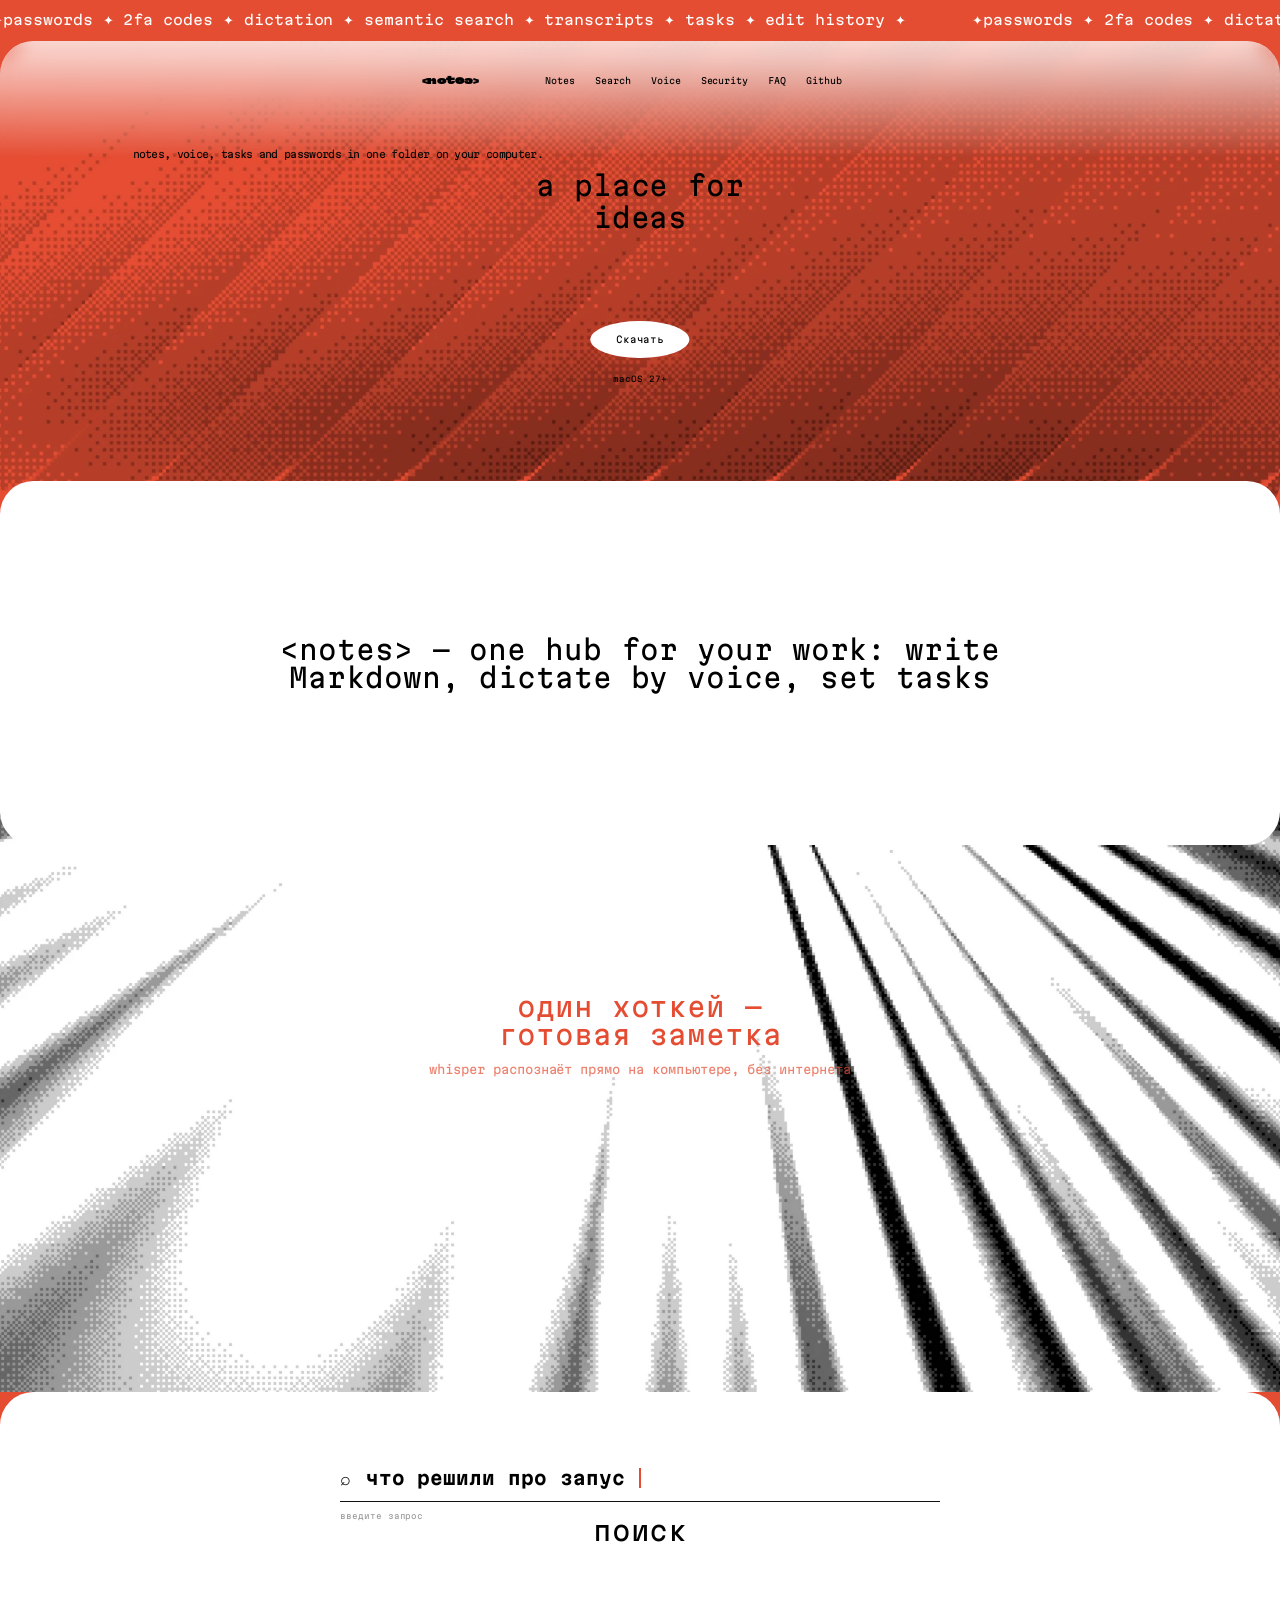
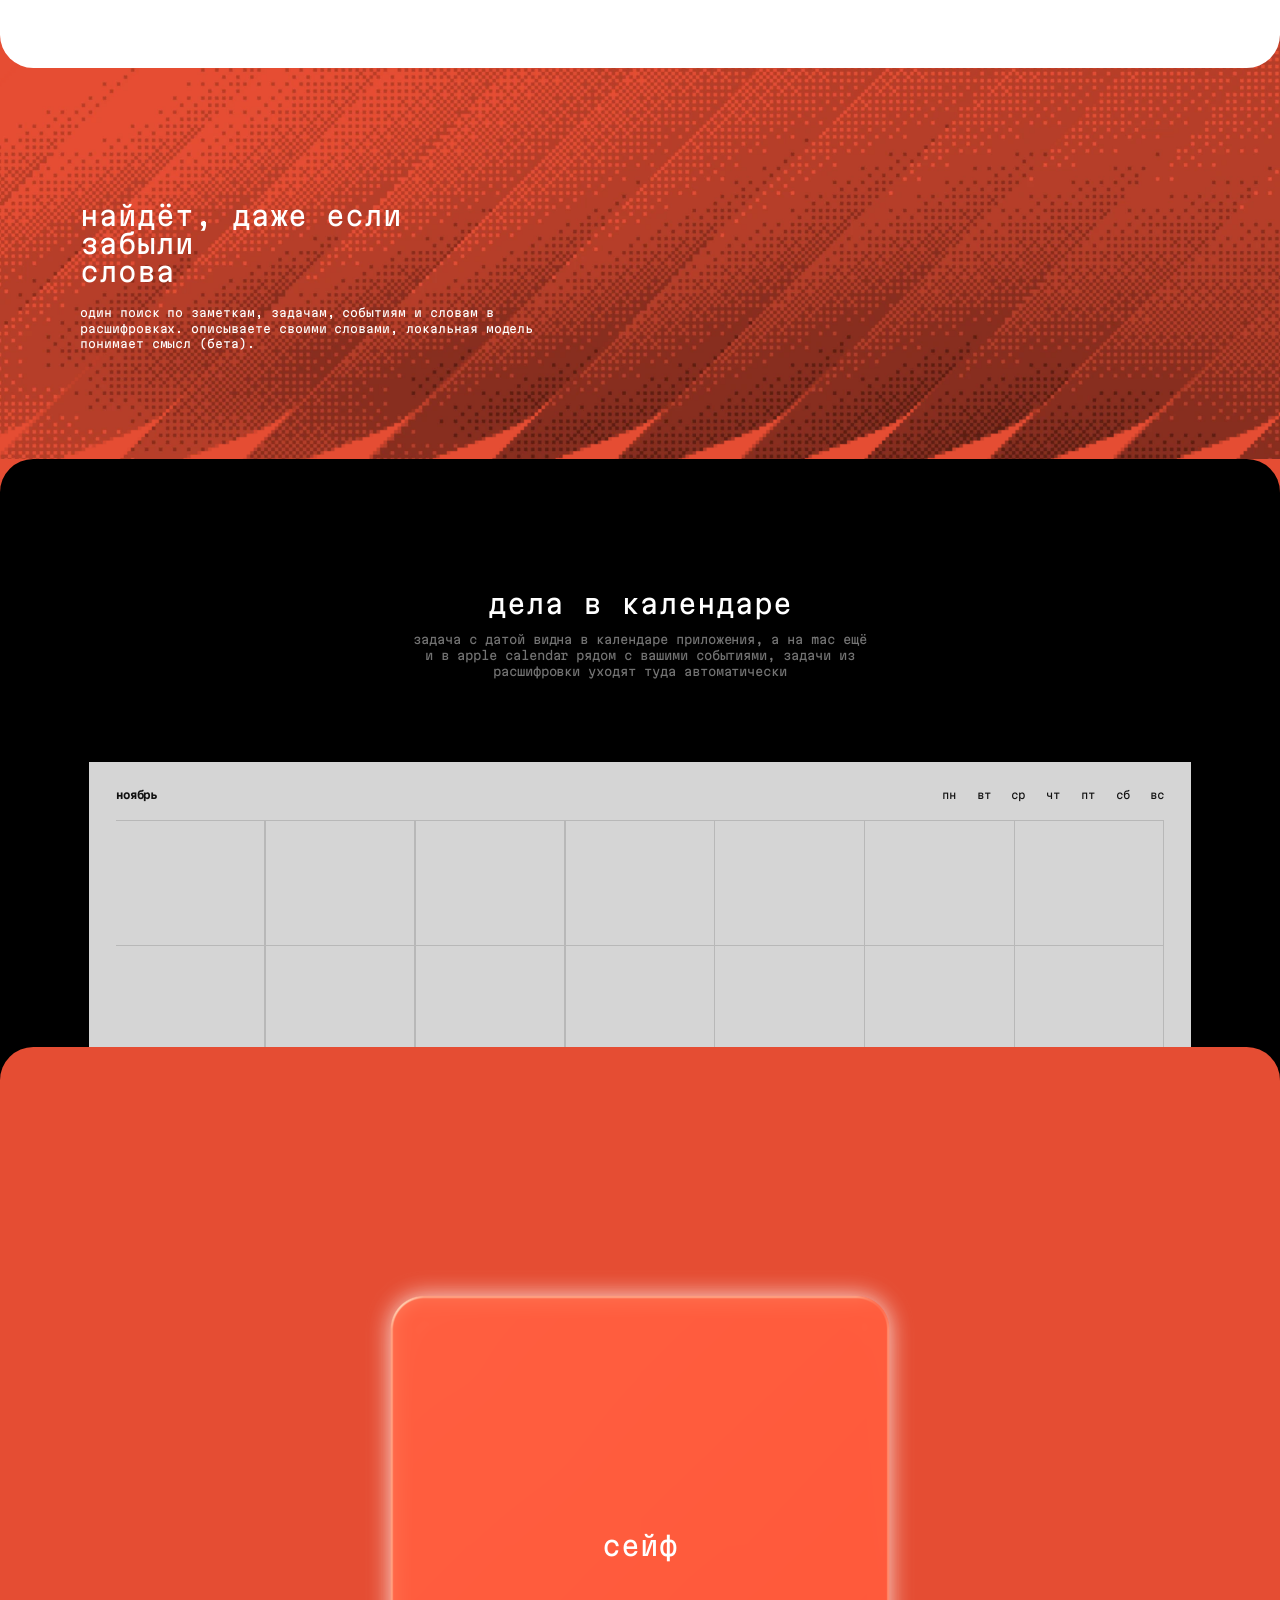
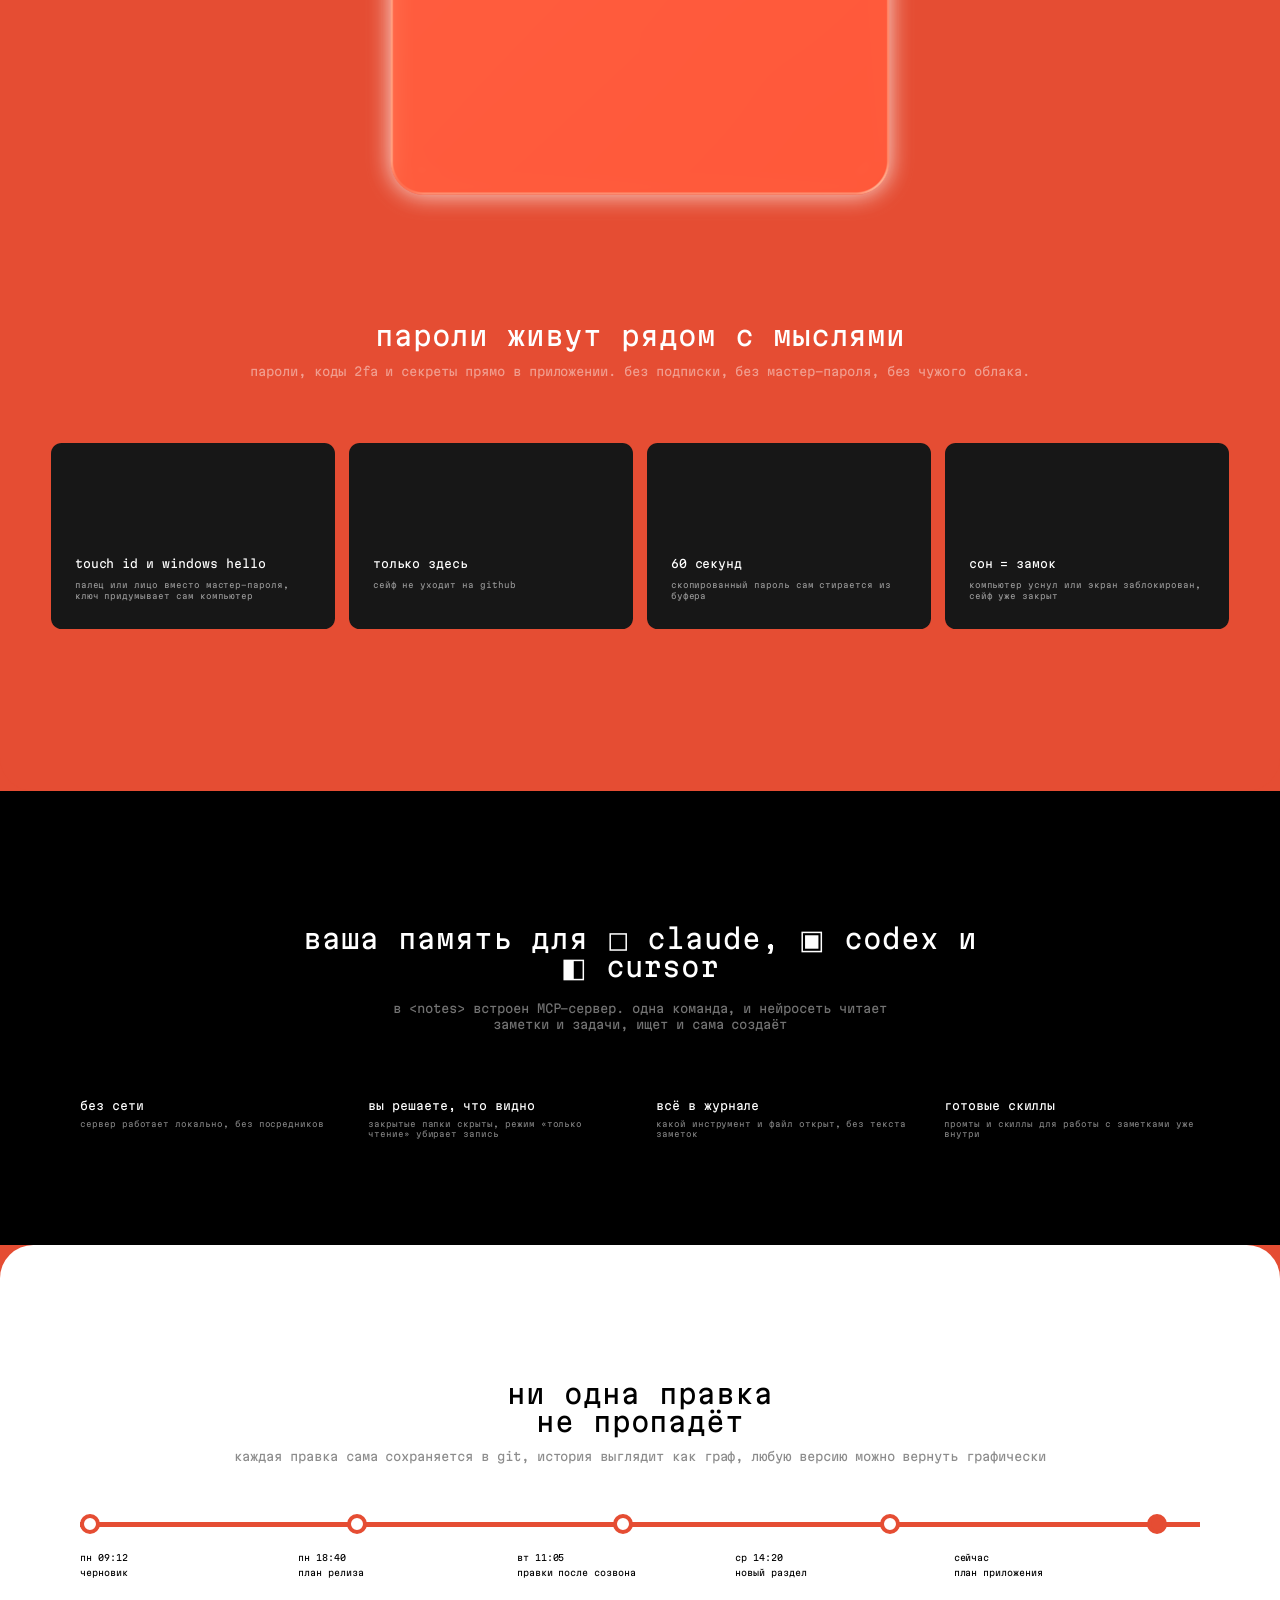
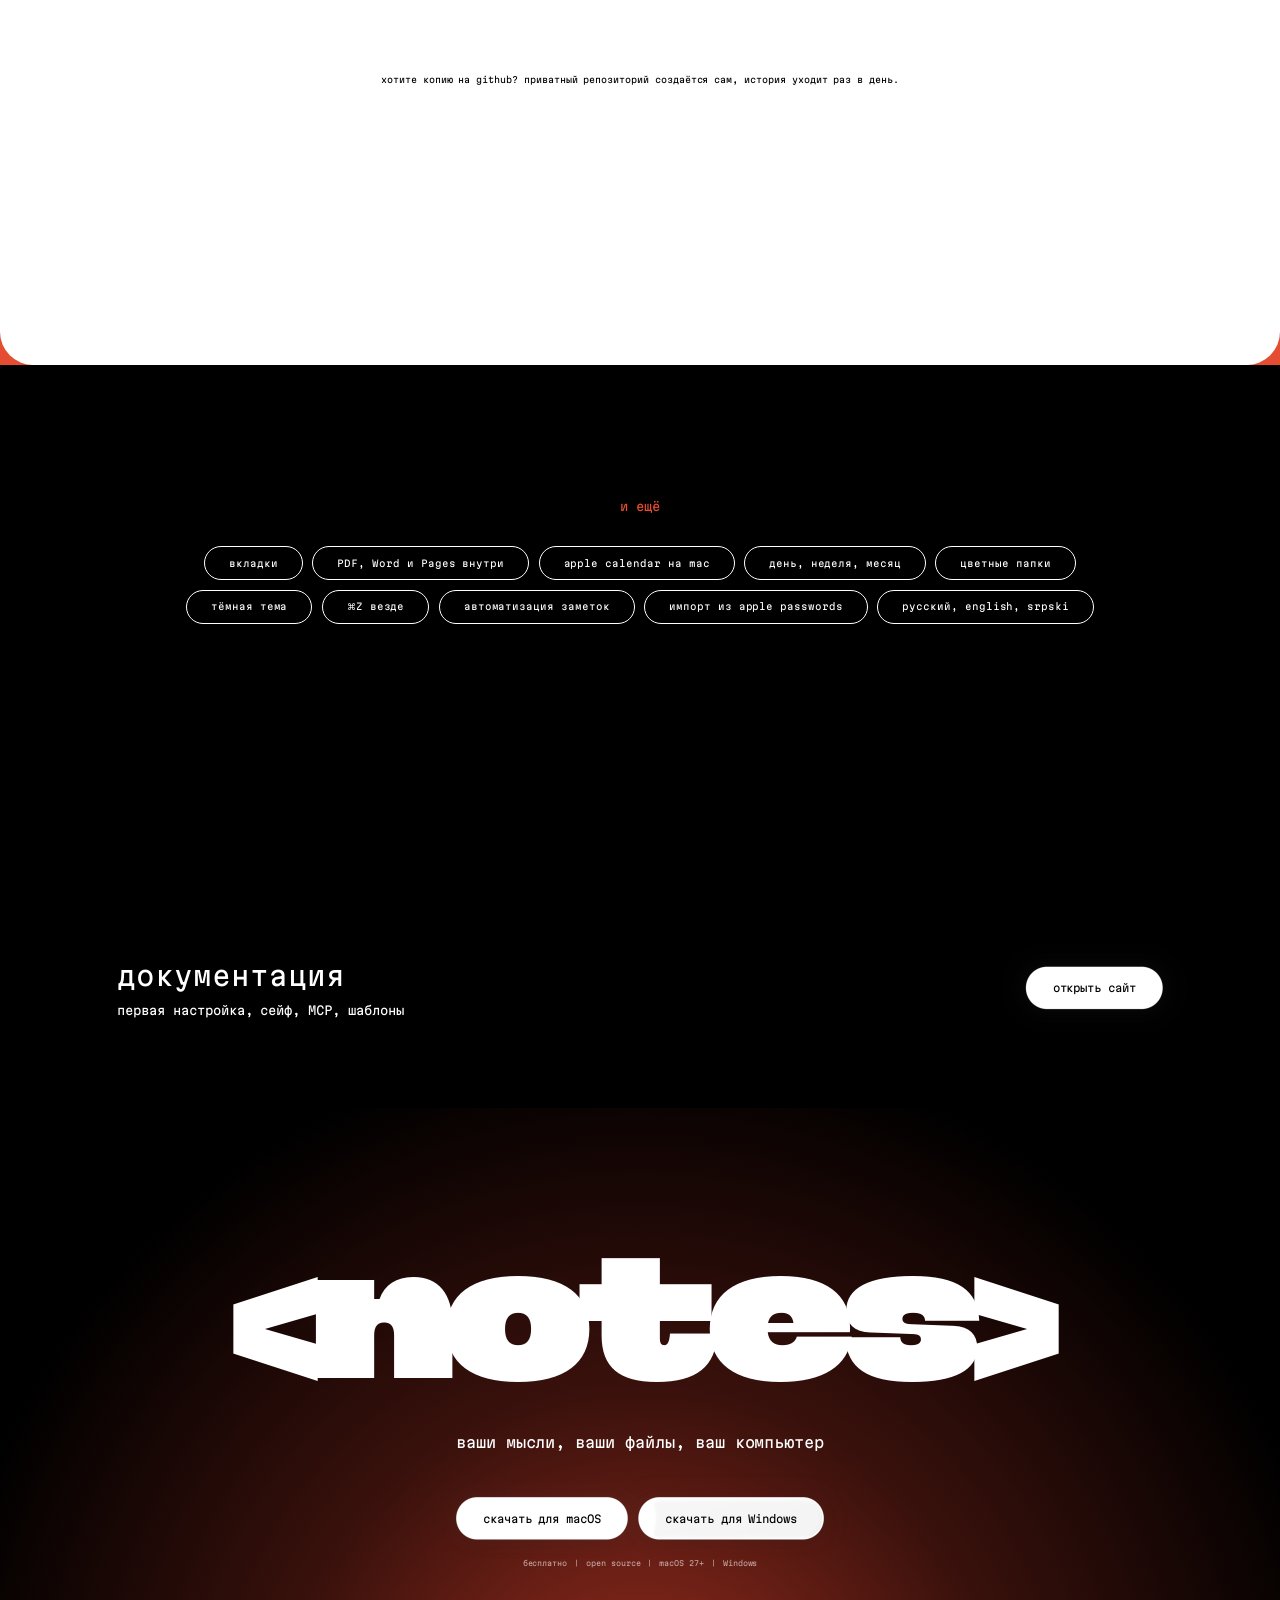
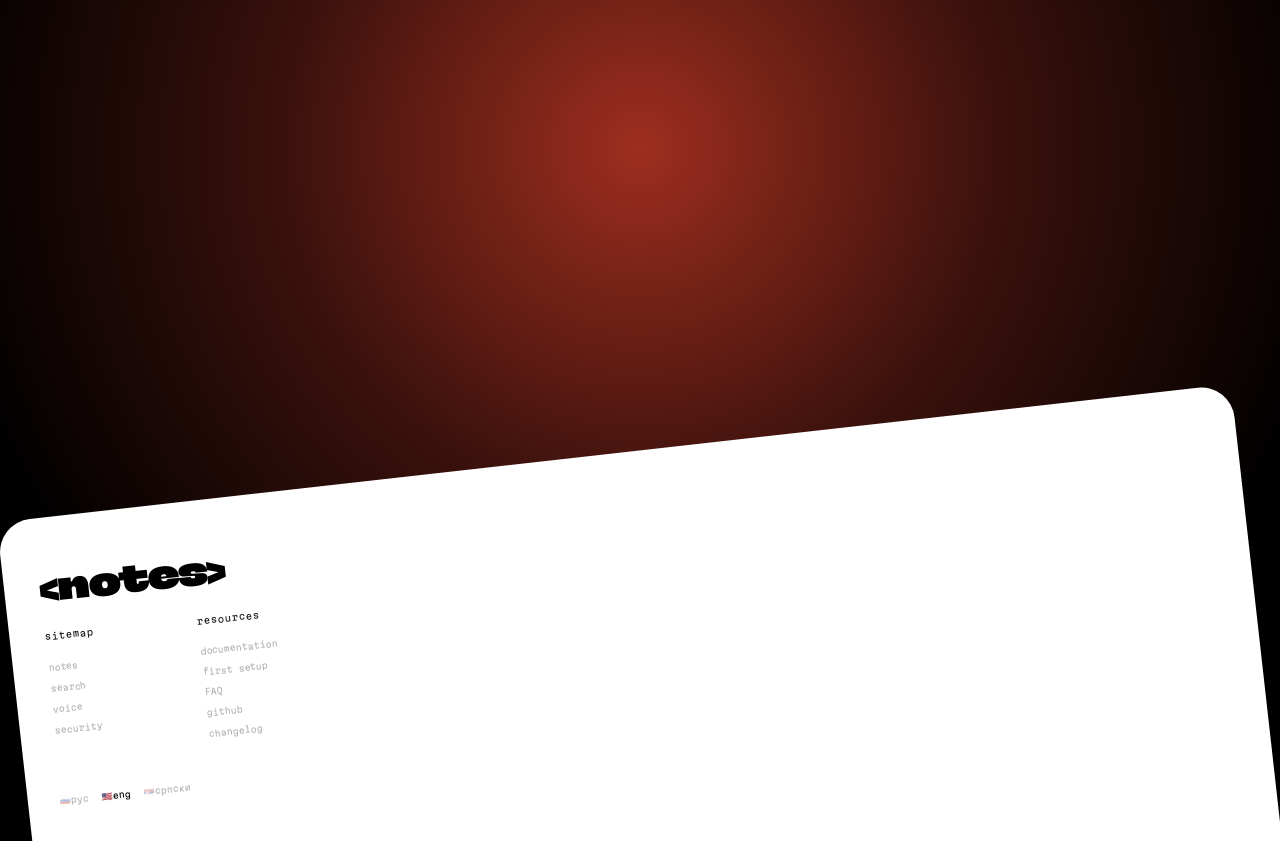
==== commit bc1ff3d7: "Landing / Match updated Figma and add Edinstvo Glass" ====
--- a/en/index.html
+++ b/en/index.html
@@ -59,8 +59,8 @@
 <body>
   <div class="ticker" aria-hidden="true">
     <div class="ticker__track">
-      <span>✦быстрые заметки ✦ папки ✦ поиск ✦ синхронизация файлов ✦ тёмная тема ✦</span>
-      <span>✦быстрые заметки ✦ папки ✦ поиск ✦ синхронизация файлов ✦ тёмная тема ✦</span>
+      <span>✦пароли ✦ коды 2fa ✦ надиктовка ✦ поиск по смыслу ✦ расшифровка ✦ задачи ✦ история правок ✦</span>
+      <span>✦пароли ✦ коды 2fa ✦ надиктовка ✦ поиск по смыслу ✦ расшифровка ✦ задачи ✦ история правок ✦</span>
     </div>
   </div>
 
@@ -93,88 +93,62 @@
       </section>
 
       <section class="sheet" id="notes">
-        <div class="story">
-          <div class="stage">
-            <p class="lead js-lead">&lt;notes&gt; — единый центр работы, пишите Markdown, диктуйте голосом, ставьте задачи</p>
-            <div class="app js-app">
-              <h2 class="app__title">приложение для заметок, которое не мешает думать</h2>
-              <div class="carousel js-carousel">
-                <article class="card"><img src="../assets/img/card-1.webp" alt="" width="450" height="450" loading="lazy" decoding="async"><div class="card__fade"></div><div class="card__text"><h3>markdown‑файлы в вашей папке</h3><p>каждая заметка — обычный .md файл, выберите любую папку и приложение начнёт работать</p></div></article>
-                <article class="card"><img src="../assets/img/card-2.webp" alt="" width="450" height="450" loading="lazy" decoding="async"><div class="card__fade"></div><div class="card__text"><h3>задачи в календаре</h3><p>добавьте дату к задаче в заметке, она появится в apple calendar, никаких отдельных приложений для планирования</p></div></article>
-                <article class="card" id="search"><img src="../assets/img/card-3.webp" alt="" width="450" height="450" loading="lazy" decoding="async"><div class="card__fade"></div><div class="card__text"><h3>умный поиск</h3><p>найдите заметку даже если не помните точные слова, семантический поиск понимает контекст</p></div></article>
-                <article class="card" id="voice"><img src="../assets/img/card-4.webp" alt="" width="450" height="450" loading="lazy" decoding="async"><div class="card__fade"></div><div class="card__text"><h3>диктовка</h3><p>нажмите хоткей в любом приложении и речь превратится в текст, расшифровка с таймкодами и именами спикеров, работает локально</p></div></article>
-                <article class="card"><img src="../assets/img/card-5.webp" alt="" width="450" height="450" loading="lazy" decoding="async"><div class="card__fade"></div><div class="card__text"><h3>шаблоны</h3><p>создавайте шаблоны заметок для ускорения работы с заметками</p></div></article>
-                <article class="card"><img src="../assets/img/card-6.webp" alt="" width="450" height="450" loading="lazy" decoding="async"><div class="card__fade"></div><div class="card__text"><h3>github</h3><p>папка хранит всю историю изменений, верните любую правку, github подключается по желанию</p></div></article>
-              </div>
-            </div>
-          </div>
-        </div>
+        <p class="lead js-lead">&lt;notes&gt; — единый центр работы, пишите Markdown,<br>диктуйте голосом, ставьте задачи</p>
       </section>
     </div>
 
-    <section class="feature voice-feature" id="voice-demo">
-      <div class="feature__copy reveal">
+    <section class="voice-feature" id="voice">
+      <div class="voice-rays" aria-hidden="true"></div>
+      <div class="feature__copy">
         <h2>один хоткей —<br>готовая заметка</h2>
         <p>whisper распознаёт прямо на компьютере, без интернета</p>
       </div>
-      <div class="voice-demo reveal" aria-label="Демонстрация голосовой заметки">
-        <kbd>⌥ Space</kbd>
-        <div class="voice-wave"><i></i><i></i><i></i><i></i><i></i><i></i><i></i></div>
-        <div class="voice-note"><span>новая заметка.md</span><p class="js-voice-text"></p></div>
+    </section>
+
+    <section class="search-feature" id="search">
+      <div class="search-screen">
+        <div class="search-label">поиск</div>
+        <div class="search-ui">
+          <div class="search-field"><span>⌕</span><b class="js-search-query"></b><i></i></div>
+          <div class="search-status js-search-status">введите запрос</div>
+          <article class="search-result"><small>план релиза.md</small><h3>созвон про запуск приложения</h3><p>подготовить сборку, проверить календарь и отправить changelog команде</p></article>
+        </div>
+      </div>
+      <div class="search-copy">
+        <h2>найдёт, даже если забыли<br>слова</h2>
+        <p>один поиск по заметкам, задачам, событиям и словам в расшифровках. описываете своими словами, локальная модель понимает смысл (бета).</p>
       </div>
     </section>
 
-    <section class="feature search-feature" id="search-demo">
-      <div class="search-stage">
-        <div class="search-label">поиск</div>
-        <div class="search-ui reveal">
-          <div class="search-field"><span>⌕</span><b class="js-search-query"></b><i></i></div>
-          <div class="search-status js-search-status">введите запрос</div>
-          <article class="search-result">
-            <small>план релиза.md</small>
-            <h3>созвон про запуск приложения</h3>
-            <p>подготовить сборку, проверить календарь и отправить changelog команде</p>
-          </article>
-        </div>
-        <div class="feature__copy feature__copy--left reveal">
-          <h2>найдёт, даже если<br>забыли слова</h2>
-          <p>семантический поиск понимает смысл запроса, а не только точное совпадение</p>
-        </div>
+    <section class="tasks-feature" id="tasks">
+      <div class="feature__copy"><h2>дела в календаре</h2><p>задача с датой видна в календаре приложения, а на mac ещё и в apple calendar рядом с вашими событиями, задачи из расшифровки уходят туда автоматически</p></div>
+      <div class="calendar">
+        <div class="calendar__head"><b>ноябрь</b><span>пн&nbsp;&nbsp;&nbsp;вт&nbsp;&nbsp;&nbsp;ср&nbsp;&nbsp;&nbsp;чт&nbsp;&nbsp;&nbsp;пт&nbsp;&nbsp;&nbsp;сб&nbsp;&nbsp;&nbsp;вс</span></div>
+        <div class="calendar__grid" aria-hidden="true"></div><div class="calendar__task">✓ отправить релиз</div>
       </div>
     </section>
 
-    <section class="feature tasks-feature" id="tasks">
-      <div class="feature__copy reveal"><h2>дела в календаре</h2><p>поставьте дату прямо в заметке — задача появится в календаре автоматически</p></div>
-      <div class="calendar reveal">
-        <div class="calendar__head"><b>ноябрь</b><span>пн&nbsp;&nbsp;вт&nbsp;&nbsp;ср&nbsp;&nbsp;чт&nbsp;&nbsp;пт&nbsp;&nbsp;сб&nbsp;&nbsp;вс</span></div>
-        <div class="calendar__grid" aria-hidden="true"></div>
-        <div class="calendar__task">✓ отправить релиз</div>
+    <section class="vault-feature" id="security">
+      <edinstvo-glass class="vault-glass" frost="0.24" refraction="0.65" dispersion="0.22" thickness="18" depth="22" stroke-thickness="2" tint="#e54d33" transparency="0.42" reflection="0.65"><span>сейф</span></edinstvo-glass>
+      <div class="feature__copy"><h2>пароли живут рядом с мыслями</h2><p>пароли, коды 2fa и секреты прямо в приложении. без подписки, без мастер-пароля, без чужого облака.</p></div>
+      <div class="vault-cards">
+        <article><b>touch id и windows hello</b><p>палец или лицо вместо мастер-пароля, ключ придумывает сам компьютер</p></article>
+        <article><b>только здесь</b><p>сейф не уходит на github</p></article>
+        <article><b>60 секунд</b><p>скопированный пароль сам стирается из буфера</p></article>
+        <article><b>сон = замок</b><p>компьютер уснул или экран заблокирован, сейф уже закрыт</p></article>
       </div>
     </section>
 
-    <section class="feature vault-feature" id="security">
-      <div class="vault-seal reveal"><span>сейф&nbsp;•&nbsp;сейф&nbsp;•&nbsp;сейф&nbsp;•&nbsp;</span><b>⌁</b></div>
-      <div class="feature__copy reveal"><h2>пароли между делом</h2><p>пароли и коды 2FA лежат рядом с заметками, но остаются зашифрованными</p></div>
-      <div class="vault-cards">
-        <article><b>touch id и windows hello</b><p>палец или лицо вместо мастер-пароля</p></article>
-        <article><b>только здесь</b><p>сейф не уходит на github</p></article>
-        <article><b>60 секунд</b><p>пароль сам стирается из буфера</p></article>
-        <article><b>сон = замок</b><p>экран погас — сейф уже закрыт</p></article>
-      </div>
+    <section class="mcp-feature" id="mcp">
+      <div class="feature__copy"><h2>ваша память для <span>◻ claude</span>, <span>▣ codex</span> и <span>◧ cursor</span></h2><p>в &lt;notes&gt; встроен MCP-сервер. одна команда, и нейросеть читает заметки и задачи, ищет и сама создаёт</p></div>
+      <div class="agent-cursors" aria-hidden="true"><i>↖<b>Claude</b></i><i>↖<b>Codex</b></i><i>↖<b>Cursor</b></i><i>↖<b>Вы</b></i></div>
+      <div class="mini-features"><p><b>без сети</b><span>сервер работает локально, без посредников</span></p><p><b>вы решаете, что видно</b><span>закрытые папки скрыты, режим «только чтение» убирает запись</span></p><p><b>всё в журнале</b><span>какой инструмент и файл открыт, без текста заметок</span></p><p><b>готовые скиллы</b><span>промты и скиллы для работы с заметками уже внутри</span></p></div>
     </section>
 
-    <section class="feature mcp-feature" id="mcp">
-      <div class="feature__copy reveal"><h2>ваша память для Claude Code и Cursor</h2><p>локальный MCP-сервер даёт агентам доступ только к тем заметкам, которые выбрали вы</p></div>
-      <div class="agent-board reveal">
-        <div class="agent-note n1">план релиза</div><div class="agent-note n2">идеи продукта</div><div class="agent-note n3">задачи команды</div><div class="agent-note n4">исследование</div>
-        <i class="cursor c1">↖<span>Claude</span></i><i class="cursor c2">↖<span>Cursor</span></i><i class="cursor c3">↖<span>Codex</span></i><i class="cursor c4">↖<span>Вы</span></i>
-      </div>
-      <div class="mini-features"><p><b>без сети</b><span>сервер работает локально</span></p><p><b>вы решаете, что видно</b><span>закрытые папки скрыты</span></p><p><b>всё в журнале</b><span>каждое действие записано</span></p><p><b>готовые скиллы</b><span>промты уже внутри</span></p></div>
-    </section>
-
-    <section class="feature history-feature">
-      <div class="feature__copy reveal"><h2>ни одна правка<br>не пропадёт</h2><p>история изменений хранится через github — вернитесь к любой версии</p></div>
-      <div class="timeline reveal"><i></i><b></b><b></b><b></b><b></b><b></b><span>черновик</span><span>план релиза</span><span>правки</span><span>новый раздел</span><span>сейчас</span></div>
+    <section class="history-feature">
+      <div class="feature__copy"><h2>ни одна правка<br>не пропадёт</h2><p>каждая правка сама сохраняется в git, история выглядит как граф, любую версию можно вернуть графически</p></div>
+      <div class="timeline"><i></i><b></b><b></b><b></b><b></b><b></b><span>пн 09:12<br>черновик</span><span>пн 18:40<br>план релиза</span><span>вт 11:05<br>правки после созвона</span><span>ср 14:20<br>новый раздел</span><span>сейчас<br>план приложения</span></div>
+      <p class="history-note">хотите копию на github? приватный репозиторий создаётся сам, история уходит раз в день.</p>
     </section>
 
     <section class="extras">
@@ -182,10 +156,10 @@
       <div><span>вкладки</span><span>PDF, Word и Pages внутри</span><span>apple calendar на mac</span><span>день, неделя, месяц</span><span>цветные папки</span><span>тёмная тема</span><span>⌘Z везде</span><span>автоматизация заметок</span><span>импорт из apple passwords</span><span>русский, english, srpski</span></div>
     </section>
 
-    <section class="docs reveal" id="faq"><div><h2>документация</h2><p>первая настройка, сейф, MCP, шаблоны</p></div><a href="#">открыть сайт →</a></section>
+    <section class="docs" id="faq"><div><h2>документация</h2><p>первая настройка, сейф, MCP, шаблоны</p></div><edinstvo-glass class="glass-button" frost="0.16" refraction="0.48" thickness="12" depth="18" tint="#ffffff" transparency="0.12" foreground="#000"><a href="#">открыть сайт</a></edinstvo-glass></section>
 
     <section class="bottom">
-      <div class="cta"><p>всё, что важно — в одной папке</p><h2>&lt;notes&gt;</h2><div><a href="#">скачать для macOS</a><a href="https://github.com/">github</a></div></div>
+      <div class="cta"><h2>&lt;notes&gt;</h2><p>ваши мысли, ваши файлы, ваш компьютер</p><div><edinstvo-glass class="glass-button" frost="0.14" refraction="0.5" tint="#ffffff" transparency="0.18" foreground="#000"><a href="#">скачать для macOS</a></edinstvo-glass><edinstvo-glass class="glass-button" frost="0.14" refraction="0.5" tint="#ffffff" transparency="0.18" foreground="#000"><a href="#">скачать для Windows</a></edinstvo-glass></div><small>бесплатно　|　open source　|　macOS 27+　|　Windows</small></div>
       <footer class="footer">
         <div class="footer__sheet"></div>
         <a class="footer__logo" href="#">&lt;notes&gt;</a>
@@ -204,6 +178,7 @@
     </section>
   </main>
 
+  <script type="module" src="../assets/glass/define.js"></script>
   <script src="../i18n.js"></script>
   <script src="../main.js"></script>
 </body>
--- a/styles.css
+++ b/styles.css
@@ -86,10 +86,7 @@
 .hero {
   position: sticky; top: 0;
   height: 712rem;
-  background:
-    url("assets/img/hero.webp") 0 0 / 100% 100% no-repeat,
-    url("assets/img/hero-under.webp") 0 0 / 100% 517rem no-repeat,
-    linear-gradient(51.44deg, #fff 17.731%, #ffb7ab 81.335%);
+  background: url("assets/img/hero-new.webp") center / 100% 100% no-repeat;
   border-radius: 50rem;
 }
 /* once the ticker is scrolled away the top corners straighten out */
@@ -155,61 +152,29 @@
 .card h3 { font-weight: 400; font-size: 17rem; white-space: nowrap; }
 .card p { font-size: 14rem; color: rgba(0,0,0,.4); }
 
-/* new long-form feature sections */
-.feature { position: relative; z-index: 3; min-height: 1080rem; padding: 180rem 120rem; overflow: hidden; }
-.feature__copy { width: 760rem; margin: 0 auto 90rem; text-align: center; }
-.feature__copy h2 { font-size: 40rem; font-weight: 400; line-height: 1.05; }
-.feature__copy p { margin-top: 20rem; font-size: 18rem; color: rgba(255,255,255,.55); line-height: 1.5; }
-.reveal { opacity: 0; transform: translateY(60rem); transition: opacity .8s, transform .8s cubic-bezier(.2,.8,.2,1); }
-.reveal.is-visible { opacity: 1; transform: none; }
-.voice-feature { color: #fff; background: radial-gradient(circle at 50% 50%,#2b2b2b,#000 60%); }
-.voice-demo { width: 980rem; height: 520rem; margin: 0 auto; border: 1rem solid #333; border-radius: 30rem; background:#0d0d0d; display:grid; place-items:center; }
-.voice-demo kbd { font: 18rem "Martian Mono"; padding: 18rem 28rem; border:1rem solid #666; border-radius:14rem; box-shadow:0 5rem 0 #333; }
-.voice-wave { display:flex; align-items:center; gap:10rem; height:70rem; }
-.voice-wave i { width:8rem; height:18rem; border-radius:8rem; background:#e54d33; animation:wave .8s ease-in-out infinite alternate; }
-.voice-wave i:nth-child(2n){animation-delay:.15s}.voice-wave i:nth-child(3n){animation-delay:.3s}
-@keyframes wave { to { height:65rem; } }
-.voice-note { width:620rem; min-height:150rem; padding:28rem; border-radius:18rem; background:#fff; color:#000; }
-.voice-note span { font-size:12rem; opacity:.35; }.voice-note p{margin-top:20rem;font-size:17rem;line-height:1.5;}
-.search-feature { height:2000rem; padding:0; background:#fff; color:#000; }
-.search-stage { position:sticky; top:0; height:100vh; min-height:780rem; display:flex; flex-direction:column; justify-content:center; align-items:center; }
-.search-label { position:absolute; inset:0; display:grid; place-items:center; font-size:40rem; transition:.5s; }
-.search-feature.is-active .search-label { opacity:0; transform:scale(1.5); filter:blur(15rem); }
-.search-ui { width:1100rem; padding:60rem; }
-.search-field { height:90rem; border-bottom:2rem solid #111; display:flex; align-items:center; gap:24rem; font-size:30rem; }
-.search-field i { width:2rem;height:34rem;background:#e54d33;animation:blink .7s step-end infinite}@keyframes blink{50%{opacity:0}}
-.search-status { margin-top:22rem; font-size:14rem; opacity:.4; }
-.search-result { margin-top:60rem; padding:40rem; border-radius:24rem; background:#f3f3f3; opacity:0; transform:translateY(30rem); transition:.5s; }
-.search-result.is-found { opacity:1; transform:none; }.search-result small{opacity:.35}.search-result h3{font-size:26rem;margin:16rem 0}.search-result p{font-size:16rem;opacity:.5}
-.feature__copy--left { width:680rem; margin:70rem 0 0; text-align:left; }
-.feature__copy--left p { color:rgba(0,0,0,.45); }
-.tasks-feature { background:#fff; color:#000; }
-.tasks-feature .feature__copy p,.mcp-feature .feature__copy p,.history-feature .feature__copy p{color:rgba(0,0,0,.45)}
-.calendar { position:relative; width:1100rem; height:560rem; margin:auto; background:#ddd; border:12rem solid #050505; border-radius:18rem; padding:45rem; }
-.calendar__head{display:flex;justify-content:space-between;font-size:18rem}.calendar__head span{opacity:.4}.calendar__grid{margin-top:35rem;height:390rem;background:repeating-linear-gradient(90deg,transparent 0 14.2%,#bbb 14.2% 14.35%),repeating-linear-gradient(0deg,transparent 0 19.8%,#bbb 19.8% 20%)}
-.calendar__task { position:absolute; left:420rem; top:240rem; padding:18rem 24rem; border-radius:10rem; background:#e54d33; color:#fff; transform:scale(.2); opacity:0; transition:.7s cubic-bezier(.2,1.4,.3,1); }
-.calendar.is-visible .calendar__task{transform:scale(1);opacity:1}
-.vault-feature { background:#e54d33; color:#000; min-height:1900rem; }
-.vault-seal { width:560rem;height:560rem;margin:0 auto 150rem;border-radius:50%;border:2rem solid #000;display:grid;place-items:center;position:relative;animation:spin 18s linear infinite}.vault-seal span{position:absolute;font-size:38rem;letter-spacing:.2em}.vault-seal b{font-size:130rem}@keyframes spin{to{rotate:360deg}}
-.vault-feature .feature__copy p{color:rgba(0,0,0,.5)}
-.vault-cards{display:grid;grid-template-columns:repeat(4,1fr);gap:20rem}.vault-cards article{height:280rem;padding:172rem 36rem 30rem;border-radius:16rem;background:#101010;color:#fff;transition:.4s;background-image:linear-gradient(145deg,#111,#111)}.vault-cards article:hover{background-image:linear-gradient(145deg,#eee,#666 45%,#fff 55%,#444);color:#000;transform:translateY(-12rem)}.vault-cards b{font-size:18rem}.vault-cards p{font-size:13rem;opacity:.55;margin-top:15rem;line-height:1.4}
-.mcp-feature{background:#fff;color:#000;min-height:1100rem}.agent-board{width:1120rem;height:420rem;margin:0 auto;position:relative;border:1rem solid #ddd;border-radius:30rem;background:#fafafa}.agent-note{position:absolute;width:210rem;height:110rem;padding:25rem;border-radius:12rem;background:#fff;box-shadow:0 10rem 40rem #0001;font-size:15rem}.n1{left:80rem;top:70rem}.n2{left:340rem;top:220rem}.n3{right:330rem;top:60rem}.n4{right:70rem;top:230rem}.cursor{position:absolute;font-style:normal;font-size:34rem;opacity:0;transition:1s cubic-bezier(.2,.8,.2,1)}.cursor span{display:block;padding:5rem 8rem;color:#fff;background:#e54d33;border-radius:5rem;font-size:10rem}.agent-board.is-visible .c1{opacity:1;left:240rem;top:130rem}.agent-board.is-visible .c2{opacity:1;left:530rem;top:290rem;transition-delay:.15s}.agent-board.is-visible .c3{opacity:1;right:250rem;top:150rem;transition-delay:.3s}.agent-board.is-visible .c4{opacity:1;right:60rem;top:320rem;transition-delay:.45s}.c1{left:50%;top:50%}.c2{left:50%;top:50%}.c3{right:50%;top:50%}.c4{right:50%;top:50%}
-.mini-features{display:grid;grid-template-columns:repeat(4,1fr);gap:48rem;margin-top:70rem}.mini-features p{display:flex;flex-direction:column;gap:10rem}.mini-features b{font-size:17rem}.mini-features span{font-size:13rem;opacity:.4}
-.history-feature{background:#fff;color:#000}.timeline{position:relative;width:1680rem;height:240rem;margin:100rem auto}.timeline i{position:absolute;top:30rem;left:0;right:0;height:8rem;background:#e54d33}.timeline b{position:relative;display:inline-block;width:30rem;height:30rem;margin-right:370rem;border-radius:50%;background:#e54d33}.timeline b:last-of-type{margin:0}.timeline span{display:inline-block;width:19.5%;padding-top:30rem;font-size:14rem}
-.extras{position:relative;z-index:3;background:#000;color:#fff;padding:170rem 210rem;text-align:center}.extras>p{font-size:18rem;margin-bottom:50rem}.extras div{display:flex;flex-wrap:wrap;gap:14rem;justify-content:center}.extras span{padding:20rem 36rem;border:1rem solid #666;border-radius:40rem;font-size:15rem;transition:.3s}.extras span:hover{background:#e54d33;border-color:#e54d33}
-.docs{position:relative;z-index:3;margin:0;background:#fff;padding:140rem 176rem;display:flex;align-items:center;justify-content:space-between}.docs h2{font-size:40rem;font-weight:400}.docs p{margin-top:18rem;font-size:18rem;opacity:.45}.docs a{padding:22rem 40rem;border:1rem solid;border-radius:40rem;font-size:16rem}
-.cta{position:absolute;inset:0;display:flex;flex-direction:column;align-items:center;justify-content:center;color:#fff}.cta>p{font-size:22rem}.cta h2{font:190rem "Martian Grotesk xWd";letter-spacing:-.08em;margin:50rem 0}.cta div{display:flex;gap:16rem}.cta a{padding:18rem 30rem;border:1rem solid #fff;border-radius:40rem;font-size:14rem}.cta a:first-child{background:#fff;color:#000}
+/* exact long-form layout from Figma node 207:8276 */
+.sheet{height:546rem;margin-top:-51rem;display:grid;place-items:center}.sheet .lead{position:static;translate:none;width:1340rem;margin:0;font-size:40rem;line-height:1.05}
+.feature__copy{text-align:center}.feature__copy h2{font-size:40rem;font-weight:400;line-height:1.05}.feature__copy p{font-size:18rem;line-height:1.35;opacity:.45;margin-top:20rem}
+.voice-feature{position:relative;z-index:1;height:936rem;margin-top:-116rem;overflow:hidden;background:#000;color:#e54d33}.voice-rays{position:absolute;inset:-2%;background:url("assets/img/voice-new.webp") center/cover no-repeat;animation:rays 8s ease-in-out infinite alternate}.voice-feature .feature__copy{position:absolute;z-index:2;left:610rem;top:336rem;width:700rem}.voice-feature .feature__copy p{opacity:.7}@keyframes rays{to{transform:scale(1.025)}}
+.search-feature{height:1000rem;background:#e54d33 url("assets/img/hero-new.webp") center bottom/100% auto no-repeat;color:#fff}.search-screen{position:relative;height:414rem;border-radius:50rem;background:#fff;color:#000;display:grid;place-items:center;overflow:hidden}.search-label{font-size:40rem}.search-ui{position:absolute;width:900rem;opacity:0;transform:translateY(30rem);transition:.45s}.search-feature.is-active .search-label{opacity:0}.search-feature.is-active .search-ui{opacity:1;transform:none}.search-field{height:72rem;border-bottom:2rem solid #111;display:flex;align-items:center;gap:22rem;font-size:27rem}.search-field i{width:2rem;height:30rem;background:#e54d33;animation:blink .7s step-end infinite}@keyframes blink{50%{opacity:0}}.search-status{margin-top:14rem;font-size:12rem;opacity:.4}.search-result{margin-top:24rem;padding:22rem 28rem;background:#f1f1f1;border-radius:14rem;opacity:0;transition:.35s}.search-result.is-found{opacity:1}.search-result small{opacity:.35}.search-result h3{font-size:19rem;margin:9rem 0}.search-result p{font-size:12rem;opacity:.5}.search-copy{width:680rem;margin-left:120rem;padding-top:200rem}.search-copy h2{font-size:40rem;font-weight:400;line-height:1.05}.search-copy p{font-size:17rem;line-height:1.35;margin-top:30rem}
+.tasks-feature{height:1080rem;padding:196rem 120rem 80rem;background:#000;color:#fff;border-radius:50rem 50rem 0 0}.tasks-feature .feature__copy{width:700rem;margin:auto}.tasks-feature .feature__copy p{color:#fff}.calendar{position:relative;width:1680rem;height:600rem;margin:110rem auto 0;padding:40rem;background:#d5d5d5;border:14rem solid #000}.calendar__head{display:flex;justify-content:space-between;color:#111;font-size:16rem}.calendar__grid{margin-top:28rem;height:470rem;background:repeating-linear-gradient(90deg,transparent 0 14.15%,#b8b8b8 14.15% 14.3%),repeating-linear-gradient(0deg,transparent 0 19.8%,#b8b8b8 19.8% 20%)}.calendar__task{position:absolute;left:720rem;top:270rem;padding:15rem 22rem;border-radius:9rem;background:#e54d33;transform:scale(.2);opacity:0;transition:.65s cubic-bezier(.2,1.4,.3,1)}.calendar.is-visible .calendar__task{transform:none;opacity:1}
+.vault-feature{height:2016rem;margin-top:-198rem;padding:374rem 76rem 200rem;background:#e54d33;color:#fff;border-radius:50rem;position:relative;z-index:2}.vault-glass{display:grid;place-items:center;width:748rem;height:748rem;margin:0 auto;--glass-radius:50rem;--glass-shadow:0 0 35rem rgba(255,255,255,.8),inset 0 0 50rem rgba(255,255,255,.45);font-size:40rem;color:#fff}.vault-feature .feature__copy{width:1360rem;margin:190rem auto 96rem}.vault-cards{display:grid;grid-template-columns:repeat(4,1fr);gap:20rem}.vault-cards article{height:280rem;padding:172rem 36rem 30rem;border-radius:16rem;background:#171717;color:#fff;transition:.35s}.vault-cards article:hover{background:linear-gradient(135deg,#f5f5f5,#777 42%,#fff 56%,#444);color:#000;transform:translateY(-8rem)}.vault-cards b{font-size:17rem;font-weight:400}.vault-cards p{font-size:12rem;opacity:.55;margin-top:15rem;line-height:1.35}
+.mcp-feature{height:682rem;padding:200rem 120rem 0;background:#000;color:#fff;position:relative;overflow:hidden}.mcp-feature .feature__copy{width:1230rem;margin:auto}.mcp-feature .feature__copy h2 span{white-space:nowrap}.mcp-feature .feature__copy p{width:800rem;margin:30rem auto 0;color:#fff}.mini-features{display:grid;grid-template-columns:repeat(4,1fr);gap:48rem;margin-top:100rem}.mini-features p{display:flex;flex-direction:column;gap:10rem}.mini-features b{font-size:17rem;font-weight:400}.mini-features span{font-size:12rem;opacity:.5;line-height:1.35}.agent-cursors{position:absolute;inset:0;pointer-events:none}.agent-cursors i{position:absolute;font-style:normal;font-size:28rem;opacity:0;transition:.65s cubic-bezier(.2,.8,.2,1)}.agent-cursors i b{display:block;background:#e54d33;padding:4rem 7rem;border-radius:5rem;font-size:9rem}.mcp-feature.is-visible .agent-cursors i{opacity:1}.mcp-feature.is-visible .agent-cursors i:nth-child(1){left:420rem;top:100rem}.mcp-feature.is-visible .agent-cursors i:nth-child(2){left:820rem;top:320rem}.mcp-feature.is-visible .agent-cursors i:nth-child(3){right:470rem;top:120rem}.mcp-feature.is-visible .agent-cursors i:nth-child(4){right:240rem;top:350rem}
+.history-feature{height:1080rem;padding:200rem 120rem;background:#fff;color:#000;border-radius:50rem}.history-feature .feature__copy{width:1360rem;margin:auto}.timeline{position:relative;width:1680rem;height:200rem;margin:75rem auto 0}.timeline i{position:absolute;top:12rem;left:0;right:0;height:8rem;background:#e54d33}.timeline b{position:relative;display:inline-block;width:30rem;height:30rem;margin-right:370rem;border:7rem solid #e54d33;border-radius:50%;background:#fff}.timeline b:last-of-type{margin:0;background:#e54d33}.timeline span{display:inline-block;width:19.5%;padding-top:26rem;font-size:13rem;line-height:1.7}.history-note{text-align:center;font-size:13rem;margin-top:40rem}
+.extras{height:754rem;background:#000;color:#fff;padding:200rem 210rem 0;text-align:center}.extras>p{font-size:18rem;color:#e54d33;margin-bottom:50rem}.extras div{display:flex;flex-wrap:wrap;gap:14rem;justify-content:center}.extras span{padding:16rem 36rem;border:1rem solid #fff;border-radius:40rem;font-size:14rem}
+.docs{height:360rem;background:#000;color:#fff;padding:138rem 176rem;display:flex;align-items:center;justify-content:space-between}.docs h2{font-size:40rem;font-weight:400}.docs p{margin-top:18rem;font-size:18rem}.glass-button{display:grid;place-items:center;--glass-radius:50rem;--glass-shadow:0 8rem 24rem #0002}.glass-button a{display:block;padding:22rem 40rem;font-size:16rem;color:inherit}
+.cta{position:absolute;left:0;right:0;top:210rem;height:780rem;display:flex;flex-direction:column;align-items:center;color:#fff}.cta h2{font:230rem/.9 "Martian Grotesk xWd";letter-spacing:-.08em;margin:0}.cta>p{font-size:22rem;margin:70rem 0}.cta div{display:flex;gap:16rem}.cta small{font-size:11rem;margin-top:30rem;opacity:.6}
 
 /* bottom */
 .bottom {
-  position: relative; height: 1063rem; overflow: hidden;
-  background: linear-gradient(#1b0906, #e54d33);
+  position: relative; height: 2000rem; overflow: hidden;
+  background: radial-gradient(circle at 50% 48%, #9e2e1f 0, #3a110c 38%, #000 75%);
 }
 .wip {
   position: absolute; left: 0; right: 0; top: 323rem;
   color: #fff; font-size: 40rem; text-align: center; font-variation-settings: "wdth" 112.5;
 }
-.footer > * { position: absolute; transform: translate(-50%, -50%) rotate(-6deg); }
+.footer{position:absolute;left:0;right:0;top:900rem;height:1100rem}.footer > * { position: absolute; transform: translate(-50%, -50%) rotate(-6deg); }
 .footer__sheet {
   left: 973.67rem; top: 986.98rem; width: 1863.636rem; height: 943.852rem;
   transform: translate(-50%, -50%) rotate(-6.41deg);
@@ -251,20 +216,18 @@
   .hero__title { top: 250rem; font-size: 30rem; line-height: 38rem; }
   .hero__word { height: 38rem; }
   .hero__download{top:390rem}.hero__os{top:460rem}
-  .sheet { margin-top: -70rem; border-radius: 34rem; }
-  .story { height: calc(100vh + 900rem); }
-  .stage { border-radius: 34rem; }
-  .lead { width: 380rem; margin-left: -190rem; font-size: 24rem; }
-  .app__title { top: calc(50% - 230rem); font-size: 22rem; white-space: normal; padding: 0 24rem; line-height: 1.25; }
-  .carousel { top: calc(50% - 140rem); height: 315rem; perspective: 900rem; }
-  /* card markup stays in 450px units and is scaled by JS; bump text so it stays readable */
-  .card__text { top: 280rem; left: 24rem; width: 400rem; }
-  .card h3 { font-size: 23rem; }
-  .card p { font-size: 18rem; }
-  .bottom { height: auto; padding: 120rem 0 0; }
-  .wip { position: static; font-size: 24rem; }
+  .sheet{height:420rem;margin-top:-70rem;border-radius:34rem;padding:0 24rem}.sheet .lead{width:100%;font-size:23rem}.sheet .lead br{display:none}
+  .feature__copy h2{font-size:28rem}.feature__copy p{font-size:13rem}
+  .voice-feature{height:650rem;margin-top:-70rem}.voice-feature .feature__copy{left:24rem;right:24rem;top:270rem;width:auto}.voice-rays{inset:-60%}
+  .search-feature{height:760rem;background-size:auto 100%}.search-screen{height:290rem;border-radius:34rem}.search-label{font-size:28rem}.search-ui{width:370rem}.search-field{font-size:18rem;height:54rem}.search-copy{width:350rem;margin-left:24rem;padding-top:140rem}.search-copy h2{font-size:28rem}.search-copy p{font-size:13rem}
+  .tasks-feature{height:760rem;padding:110rem 24rem 50rem;border-radius:34rem 34rem 0 0}.tasks-feature .feature__copy{width:360rem}.calendar{width:382rem;height:400rem;margin-top:65rem;padding:20rem;border-width:8rem}.calendar__head{font-size:10rem}.calendar__grid{height:310rem}.calendar__task{left:140rem;top:190rem;font-size:11rem}
+  .vault-feature{height:1280rem;margin-top:-110rem;padding:210rem 20rem 80rem;border-radius:34rem}.vault-glass{width:330rem;height:330rem;--glass-radius:32rem;font-size:27rem}.vault-feature .feature__copy{width:360rem;margin:115rem auto 60rem}.vault-cards{grid-template-columns:1fr 1fr;gap:10rem}.vault-cards article{height:170rem;padding:92rem 16rem 16rem}.vault-cards b{font-size:12rem}.vault-cards p{font-size:9rem}
+  .mcp-feature{height:720rem;padding:130rem 20rem 0}.mcp-feature .feature__copy{width:390rem}.mcp-feature .feature__copy h2{font-size:25rem}.mcp-feature .feature__copy p{width:360rem}.mini-features{grid-template-columns:1fr 1fr;gap:28rem;margin-top:80rem}.mini-features b{font-size:13rem}.mini-features span{font-size:10rem}.mcp-feature.is-visible .agent-cursors i:nth-child(1){left:40rem;top:70rem}.mcp-feature.is-visible .agent-cursors i:nth-child(2){left:170rem;top:300rem}.mcp-feature.is-visible .agent-cursors i:nth-child(3){right:70rem;top:110rem}.mcp-feature.is-visible .agent-cursors i:nth-child(4){right:25rem;top:390rem}
+  .history-feature{height:720rem;padding:110rem 20rem;border-radius:34rem}.history-feature .feature__copy{width:380rem}.timeline{width:390rem;height:230rem;margin-top:65rem;white-space:nowrap;overflow:hidden}.timeline b{width:18rem;height:18rem;border-width:4rem;margin-right:68rem}.timeline i{top:7rem;height:5rem}.timeline span{width:19%;font-size:8rem;white-space:normal;vertical-align:top}.history-note{font-size:9rem;margin-top:20rem}
+  .extras{height:600rem;padding:100rem 20rem 0}.extras span{font-size:10rem;padding:12rem 17rem}.docs{height:280rem;padding:80rem 24rem}.docs h2{font-size:27rem}.docs p{font-size:12rem}.glass-button a{padding:14rem 20rem;font-size:11rem}
+  .bottom{height:1250rem}.cta{top:140rem;height:520rem}.cta h2{font-size:90rem}.cta>p{font-size:14rem;margin:40rem 0}.cta small{font-size:8rem}.footer{top:570rem;height:680rem}
   .footer {
-    position: relative; margin: 110rem -40rem -60rem; padding: 50rem 70rem 120rem;
+    margin: 0 -40rem; padding: 50rem 70rem 120rem;
     display: grid; grid-template-columns: 1fr 1fr; gap: 34rem 20rem;
     transform: rotate(-6deg); transform-origin: 50% 0;
   }
@@ -276,7 +239,6 @@
   .footer__col a { font-size: 13rem; }
   .footer__col--res a { line-height: normal; }
   .footer__langs { grid-column: 1 / -1; font-size: 13rem; }
-  .feature{min-height:760rem;padding:110rem 24rem}.feature__copy{width:auto;margin-bottom:60rem}.feature__copy h2{font-size:30rem}.feature__copy p{font-size:14rem}.voice-demo{width:100%;height:420rem}.voice-note{width:340rem}.search-feature{height:1500rem}.search-ui{width:100%;padding:24rem}.search-field{font-size:22rem}.feature__copy--left{width:auto;margin-top:70rem}.calendar{width:100%;height:420rem;padding:25rem}.calendar__task{left:120rem;top:190rem}.vault-feature{min-height:1500rem}.vault-seal{width:330rem;height:330rem}.vault-seal span{font-size:22rem}.vault-cards{grid-template-columns:1fr 1fr}.vault-cards article{height:190rem;padding:100rem 18rem 18rem}.agent-board{width:100%;height:460rem}.agent-note{width:145rem}.n1{left:20rem}.n2{left:90rem}.n3{right:90rem}.n4{right:20rem}.mini-features{grid-template-columns:1fr 1fr;gap:30rem}.timeline{width:100%;overflow:hidden}.timeline b{margin-right:70rem}.timeline span{font-size:9rem}.extras{padding:100rem 24rem}.extras span{font-size:12rem;padding:14rem 20rem}.docs{padding:80rem 24rem;gap:30rem}.docs h2{font-size:28rem}.docs a{font-size:12rem;padding:14rem}.cta h2{font-size:80rem}.cta>p{font-size:15rem}
 }
 
 @media (prefers-reduced-motion: reduce) {
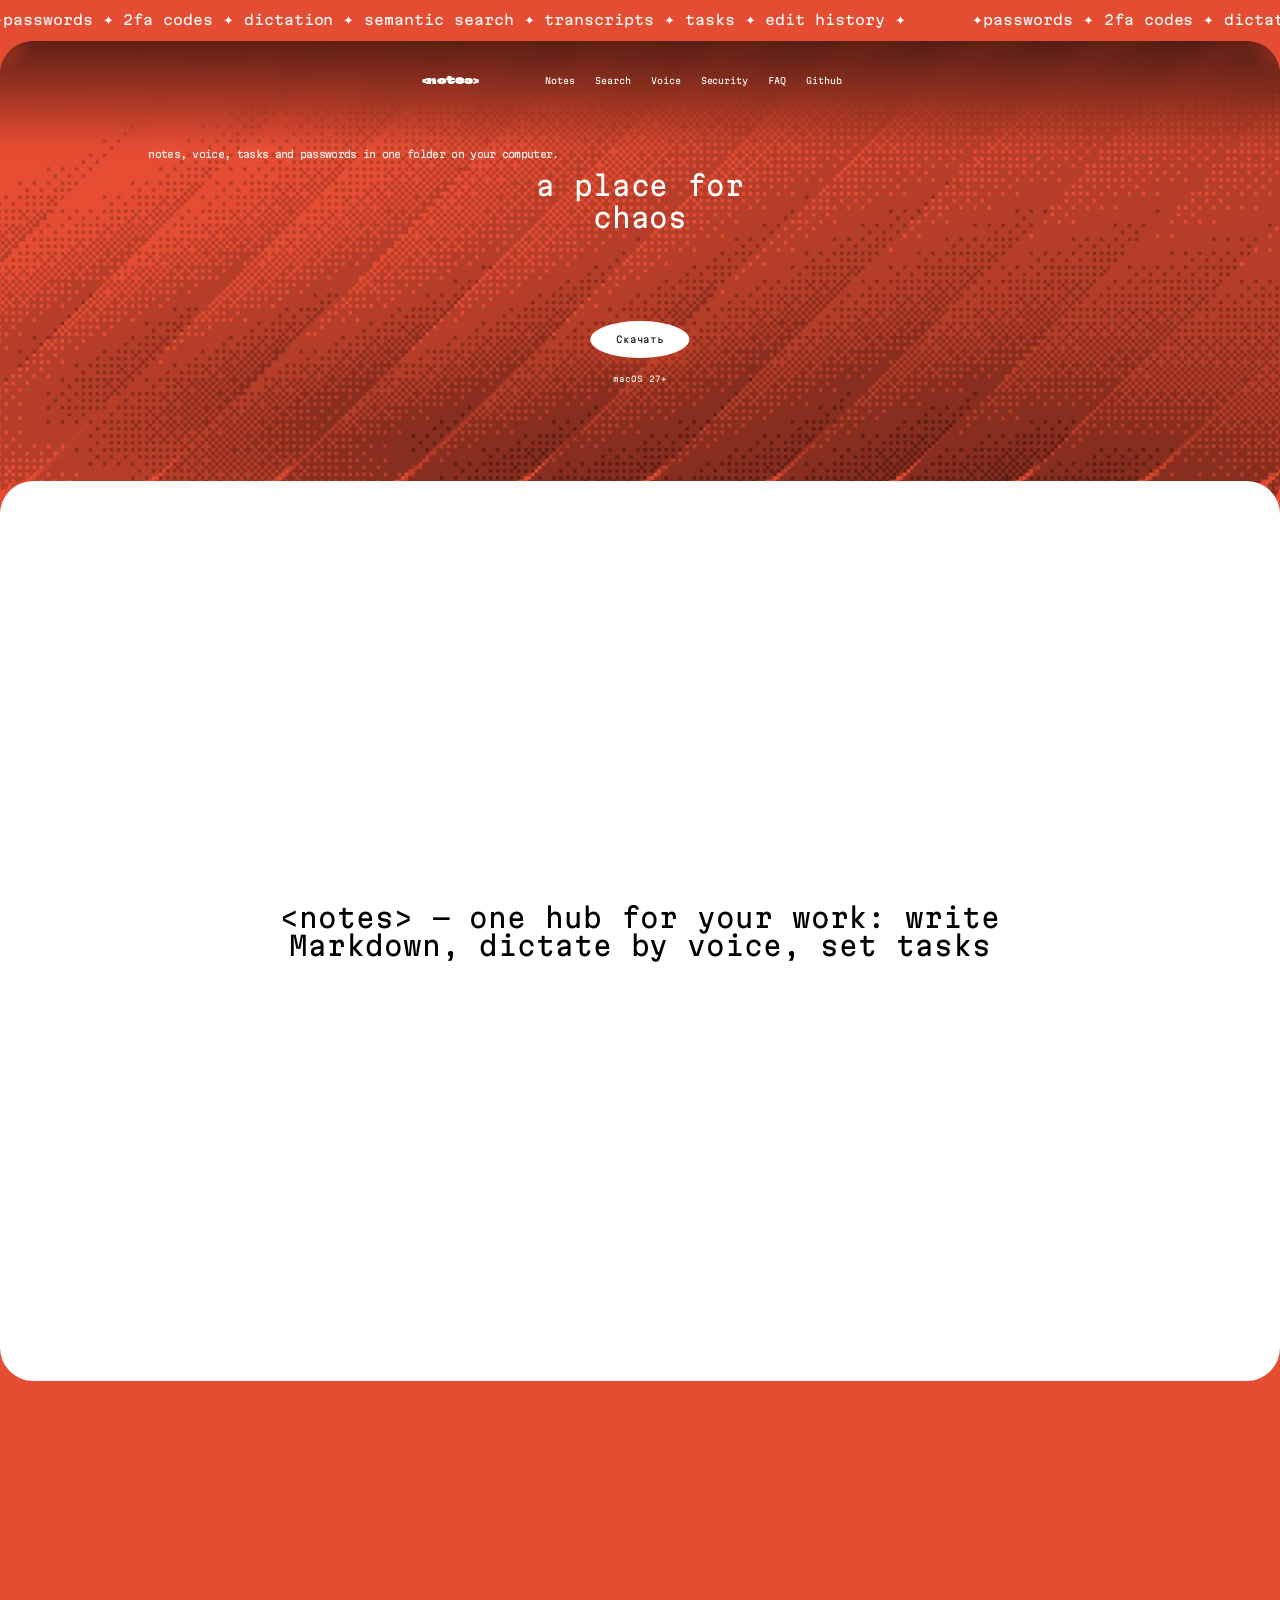
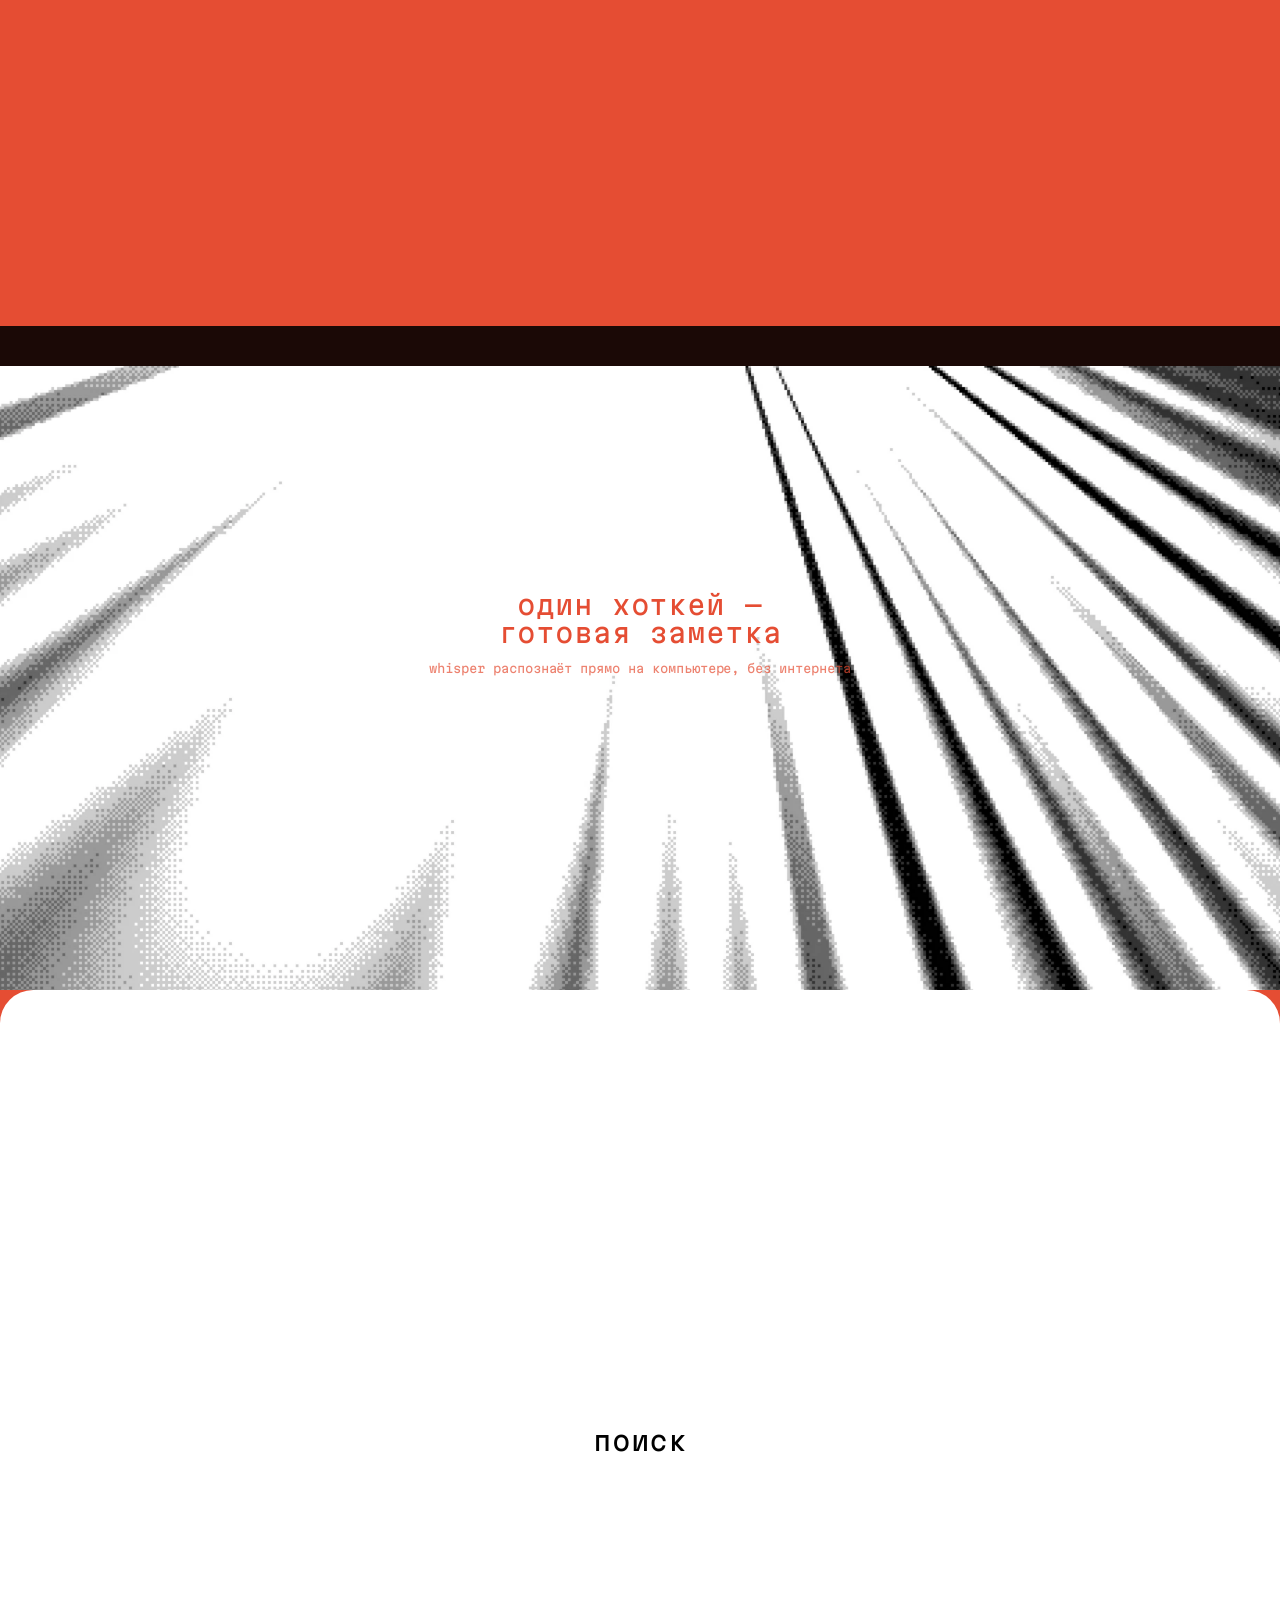
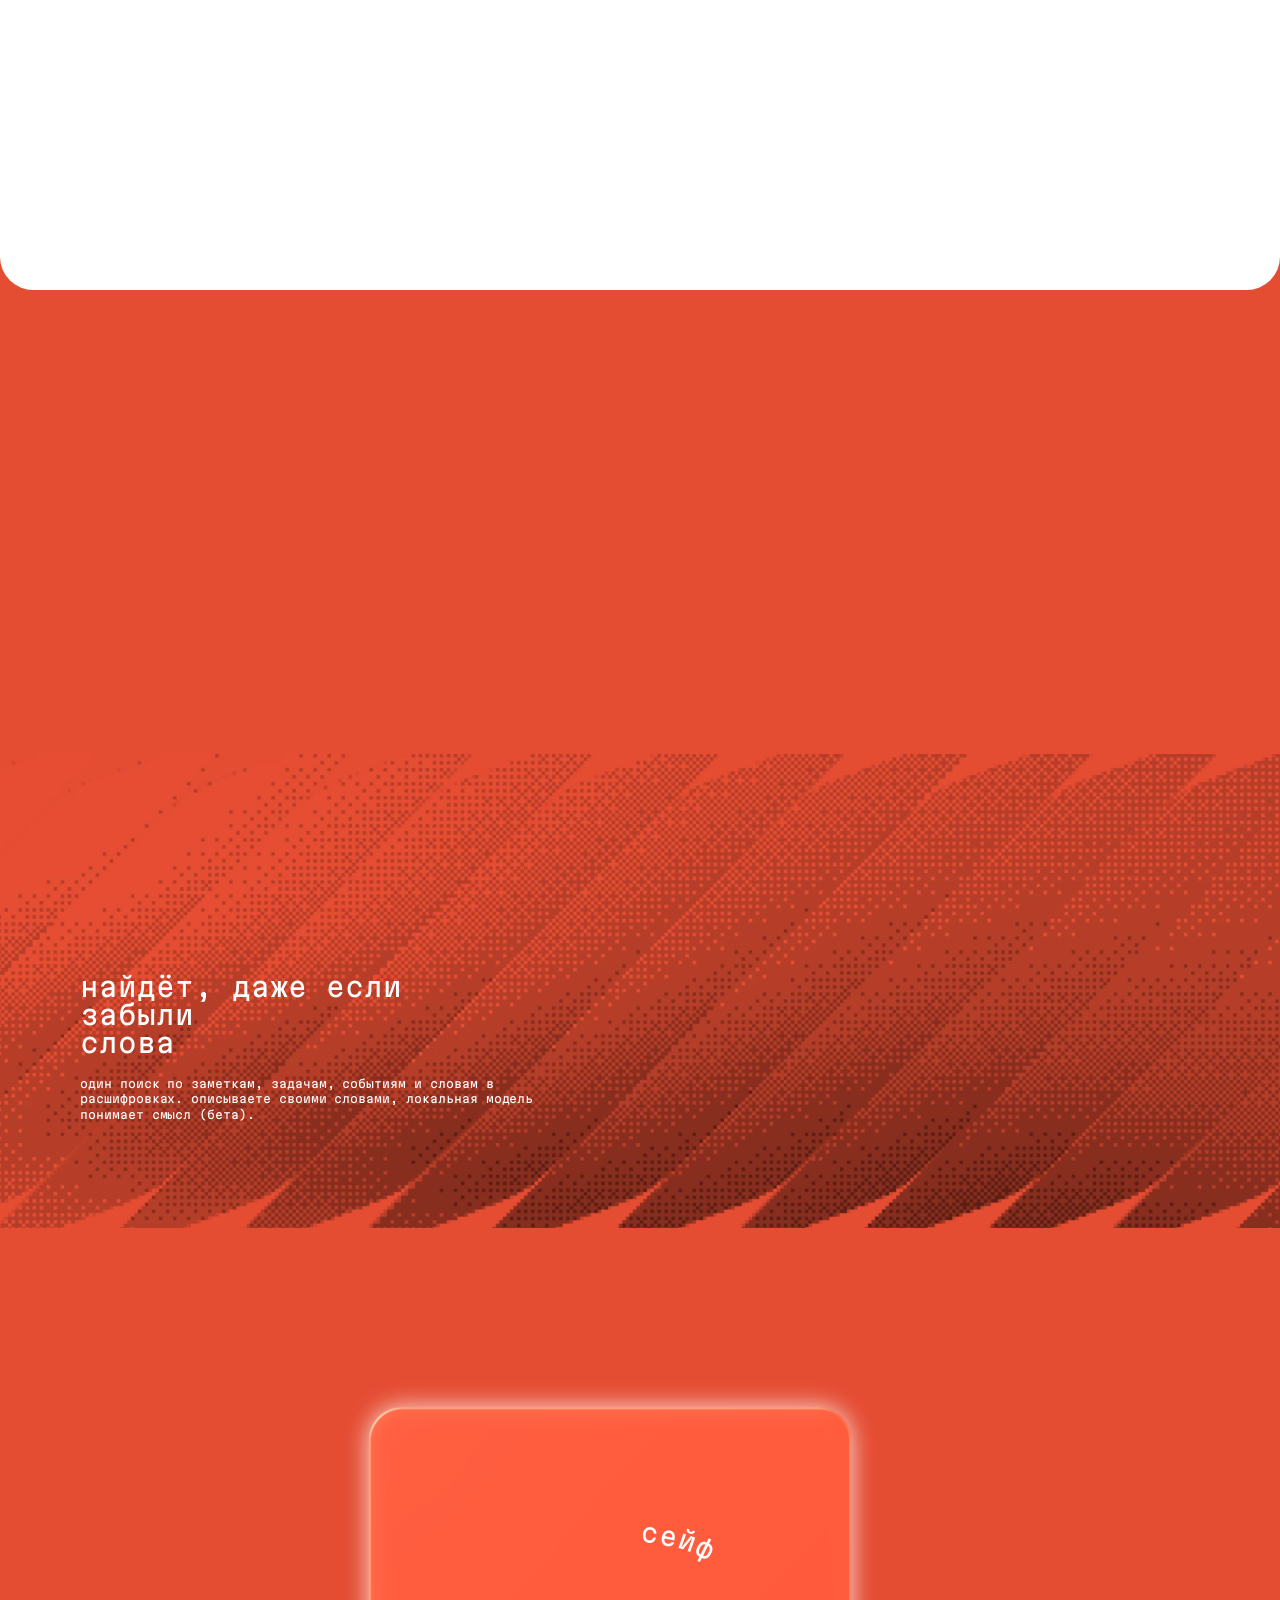
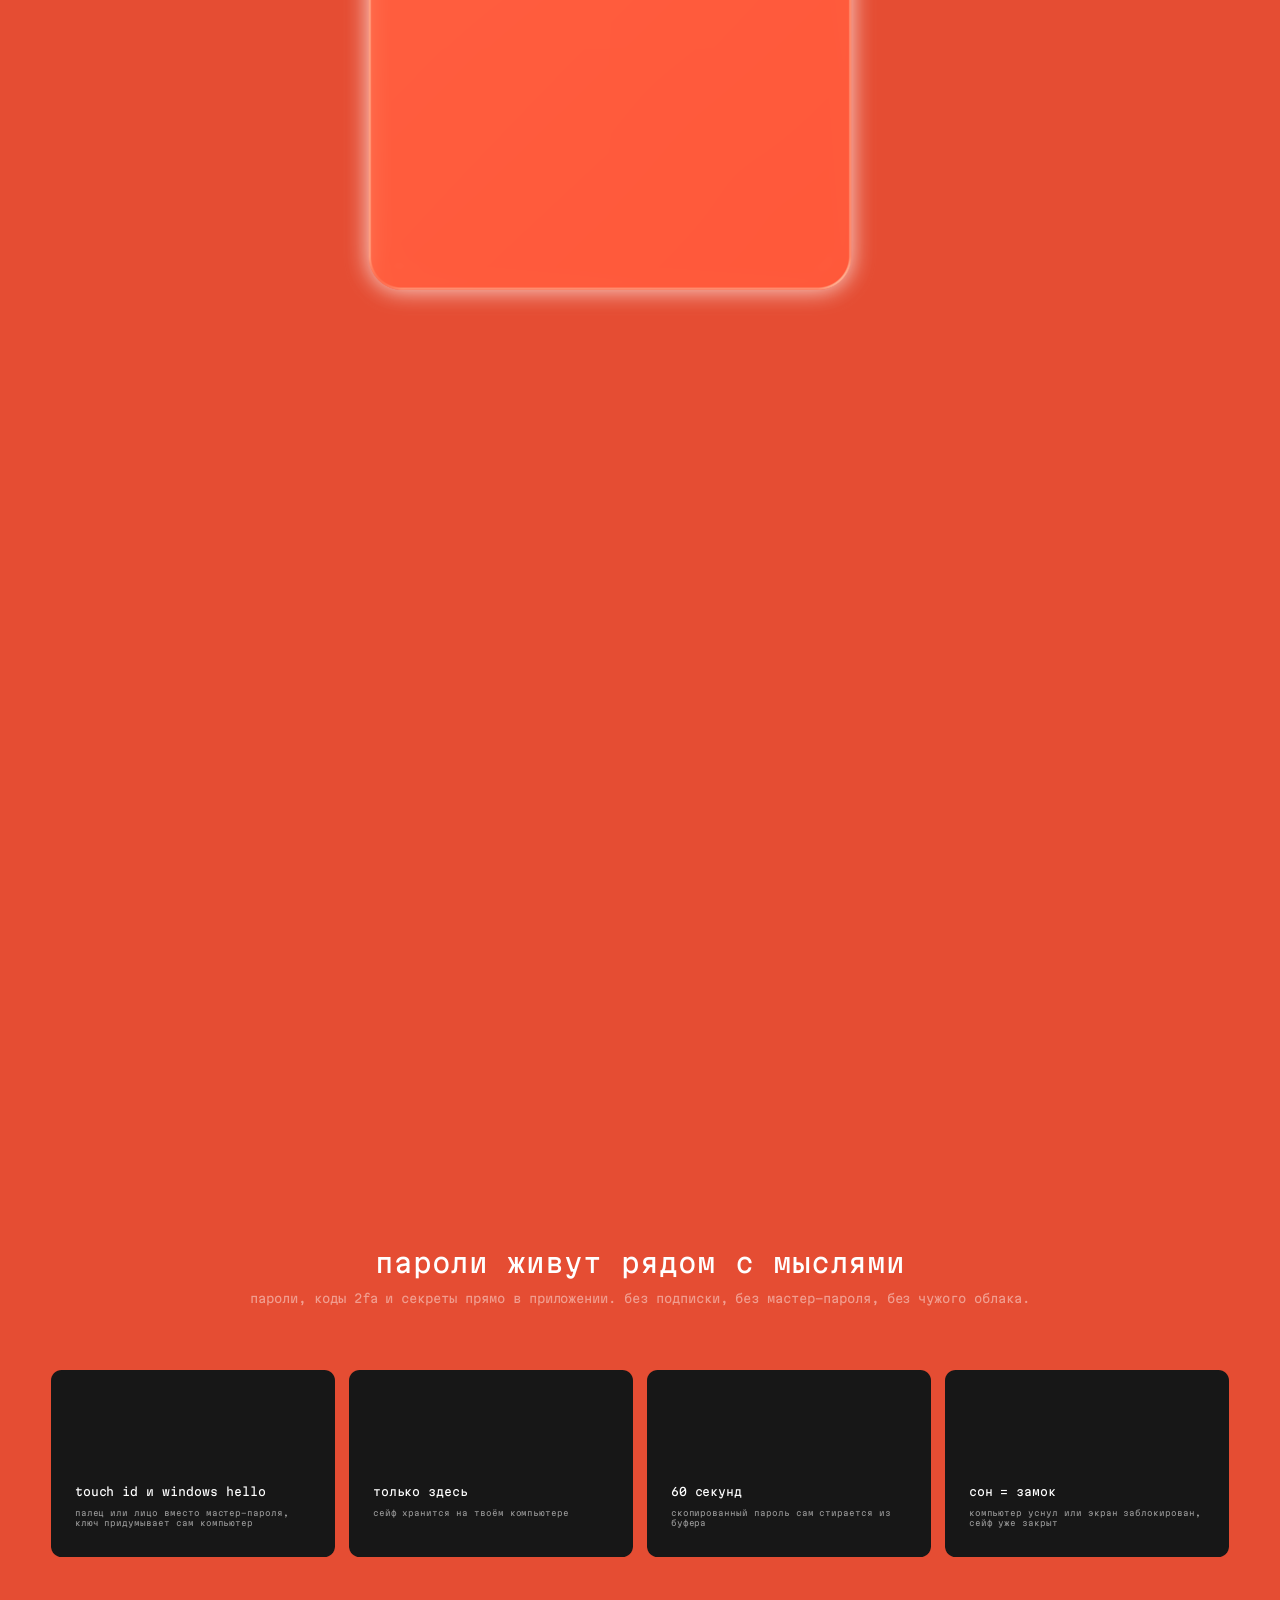
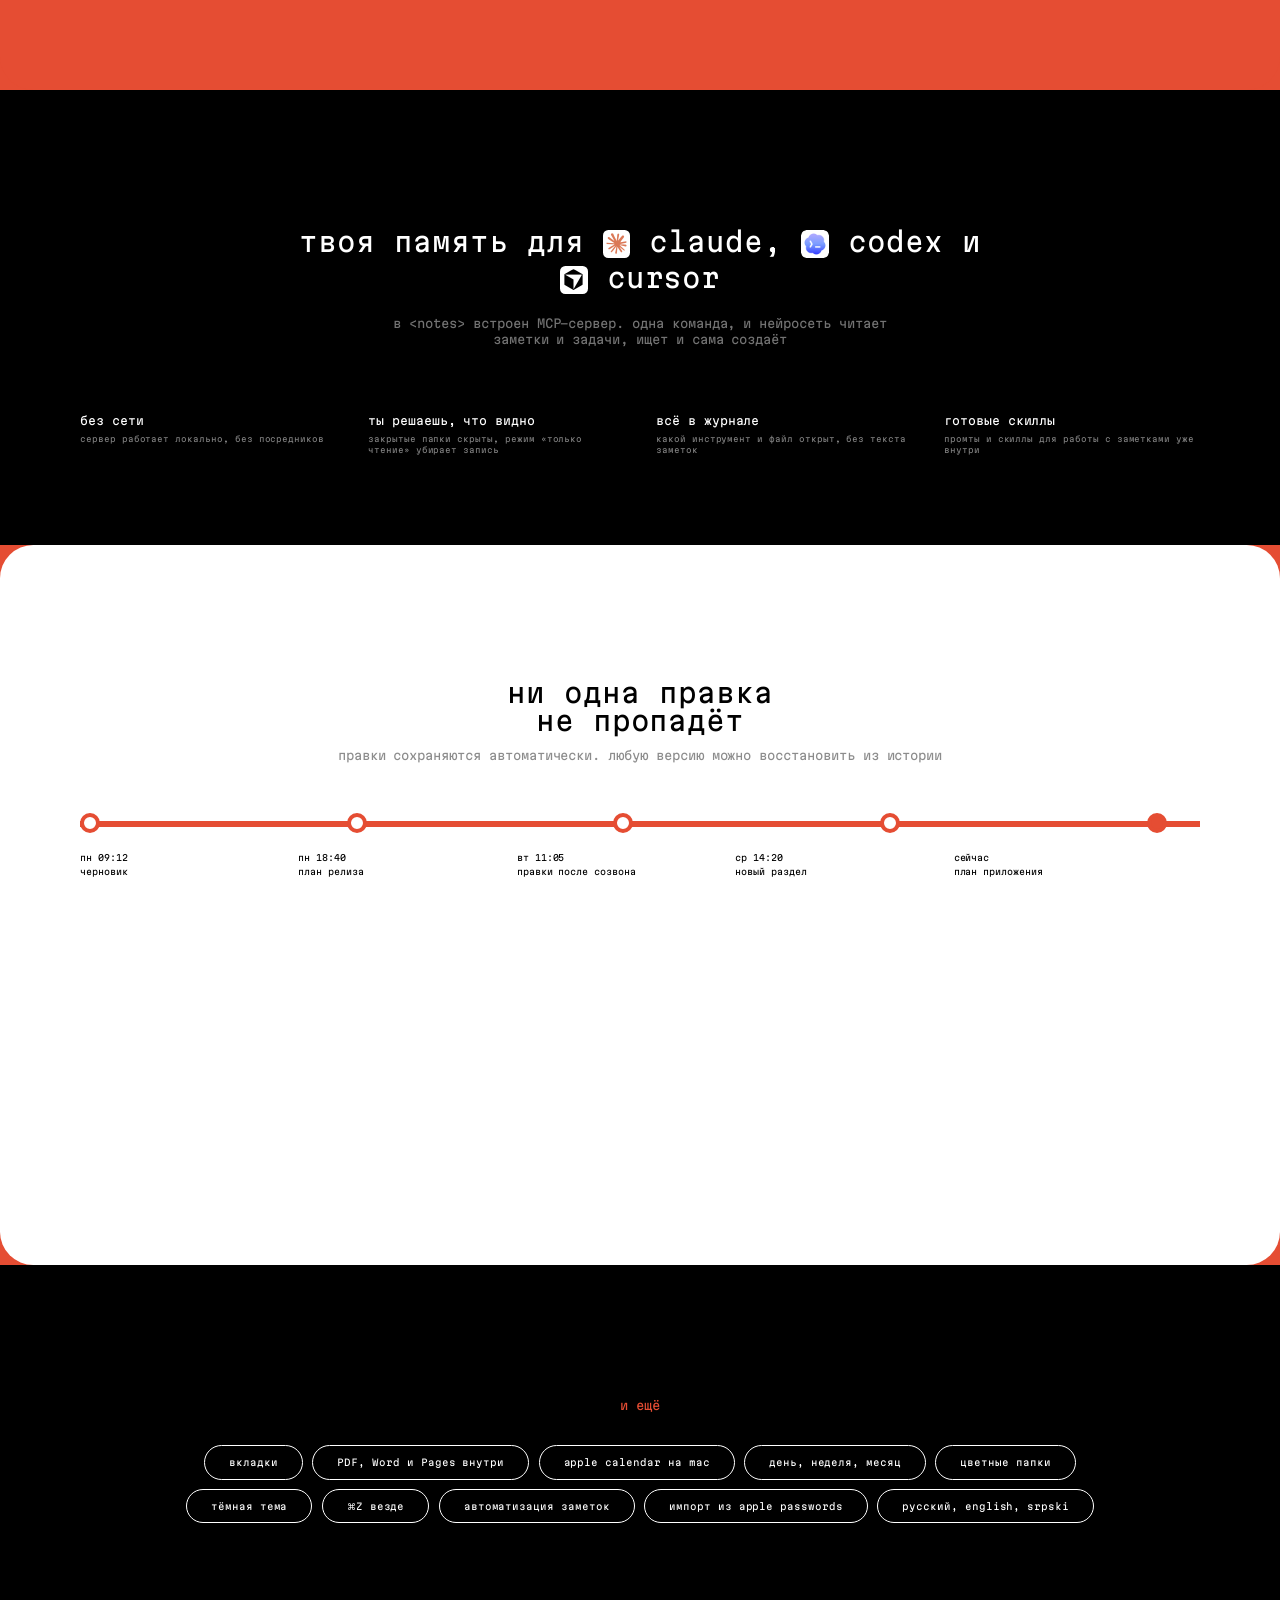
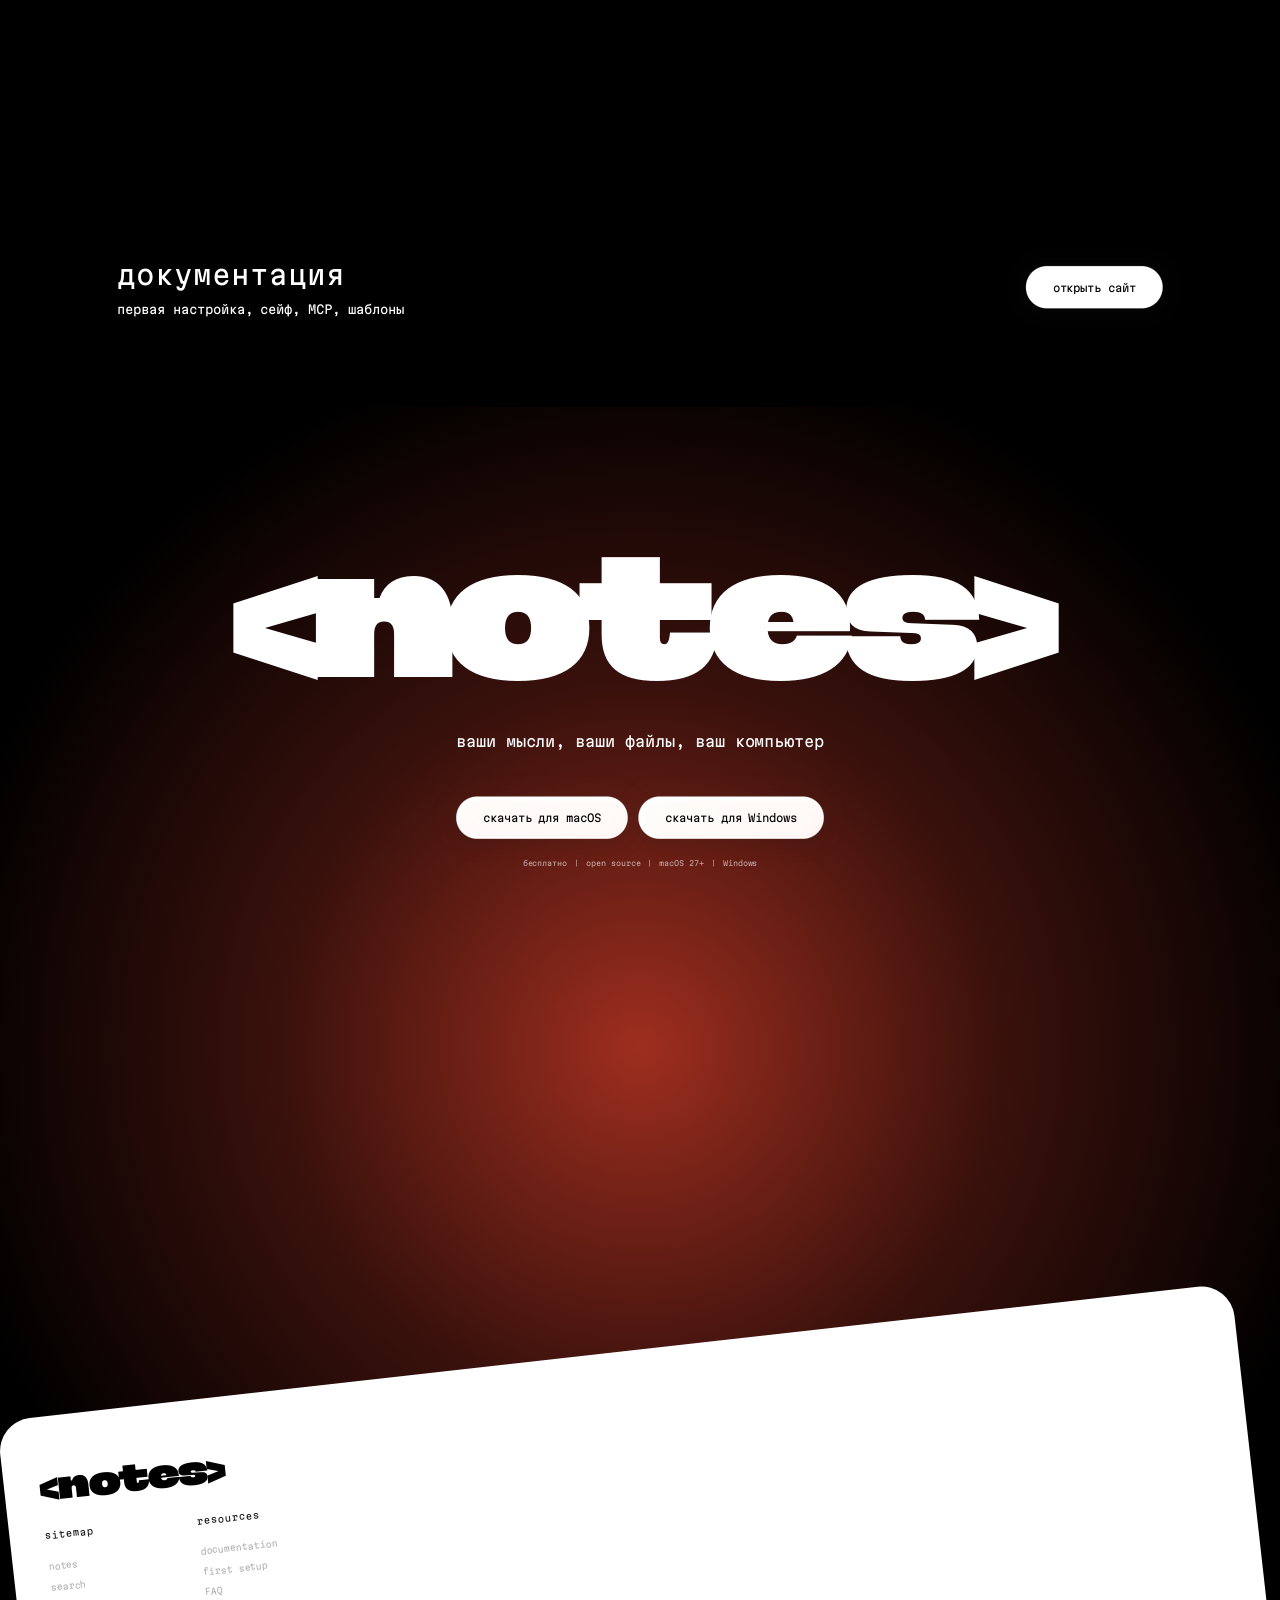
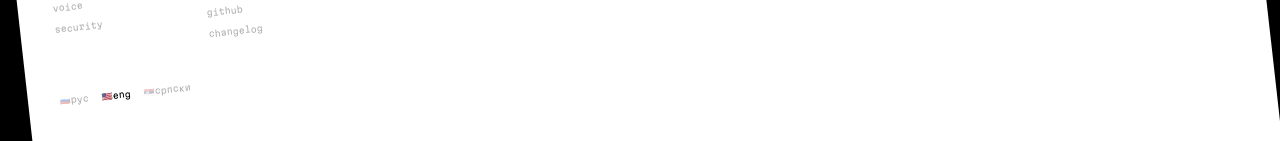
==== commit 3b6d94d4: "Feature / Refine landing scroll scenes" ====
--- a/en/index.html
+++ b/en/index.html
@@ -92,8 +92,8 @@
         <span class="hero__os">macOS 27+</span>
       </section>
 
-      <section class="sheet" id="notes">
-        <p class="lead js-lead">&lt;notes&gt; — единый центр работы, пишите Markdown,<br>диктуйте голосом, ставьте задачи</p>
+      <section class="sheet scroll-scene" id="notes">
+        <div class="scene-frame"><p class="lead js-lead">&lt;notes&gt; — единый центр работы, пишите Markdown,<br>диктуйте голосом, ставьте задачи</p></div>
       </section>
     </div>
 
@@ -106,13 +106,15 @@
     </section>
 
     <section class="search-feature" id="search">
-      <div class="search-screen">
+      <div class="search-intro scroll-scene">
+      <div class="search-screen scene-frame">
         <div class="search-label">поиск</div>
         <div class="search-ui">
           <div class="search-field"><span>⌕</span><b class="js-search-query"></b><i></i></div>
           <div class="search-status js-search-status">введите запрос</div>
-          <article class="search-result"><small>план релиза.md</small><h3>созвон про запуск приложения</h3><p>подготовить сборку, проверить календарь и отправить changelog команде</p></article>
+          <article class="search-result"><small>план релиза.md</small><h3>созвон про запуск приложения</h3><p>подготовить сборку и отправить список изменений команде</p></article>
         </div>
+      </div>
       </div>
       <div class="search-copy">
         <h2>найдёт, даже если забыли<br>слова</h2>
@@ -120,35 +122,39 @@
       </div>
     </section>
 
-    <section class="tasks-feature" id="tasks">
-      <div class="feature__copy"><h2>дела в календаре</h2><p>задача с датой видна в календаре приложения, а на mac ещё и в apple calendar рядом с вашими событиями, задачи из расшифровки уходят туда автоматически</p></div>
-      <div class="calendar">
-        <div class="calendar__head"><b>ноябрь</b><span>пн&nbsp;&nbsp;&nbsp;вт&nbsp;&nbsp;&nbsp;ср&nbsp;&nbsp;&nbsp;чт&nbsp;&nbsp;&nbsp;пт&nbsp;&nbsp;&nbsp;сб&nbsp;&nbsp;&nbsp;вс</span></div>
-        <div class="calendar__grid" aria-hidden="true"></div><div class="calendar__task">✓ отправить релиз</div>
+    <section class="vault-feature" id="security">
+      <div class="vault-intro scroll-scene">
+        <div class="scene-frame">
+          <edinstvo-glass class="vault-glass" frost="0.24" refraction="0.65" dispersion="0.22" thickness="18" depth="22" stroke-thickness="2" tint="#e54d33" transparency="0.42" reflection="0.65"><span class="sr-only">сейф</span></edinstvo-glass>
+          <svg class="vault-ring" viewBox="0 0 500 500" aria-hidden="true">
+            <path id="vault-orbit" d="M250 36a214 214 0 1 1 0 428a214 214 0 1 1 0-428Z" fill="none"/>
+            <text><textPath href="#vault-orbit">сейф</textPath></text>
+          </svg>
+        </div>
       </div>
-    </section>
-
-    <section class="vault-feature" id="security">
-      <edinstvo-glass class="vault-glass" frost="0.24" refraction="0.65" dispersion="0.22" thickness="18" depth="22" stroke-thickness="2" tint="#e54d33" transparency="0.42" reflection="0.65"><span>сейф</span></edinstvo-glass>
       <div class="feature__copy"><h2>пароли живут рядом с мыслями</h2><p>пароли, коды 2fa и секреты прямо в приложении. без подписки, без мастер-пароля, без чужого облака.</p></div>
       <div class="vault-cards">
         <article><b>touch id и windows hello</b><p>палец или лицо вместо мастер-пароля, ключ придумывает сам компьютер</p></article>
-        <article><b>только здесь</b><p>сейф не уходит на github</p></article>
+        <article><b>только здесь</b><p>сейф хранится на твоём компьютере</p></article>
         <article><b>60 секунд</b><p>скопированный пароль сам стирается из буфера</p></article>
         <article><b>сон = замок</b><p>компьютер уснул или экран заблокирован, сейф уже закрыт</p></article>
       </div>
     </section>
 
     <section class="mcp-feature" id="mcp">
-      <div class="feature__copy"><h2>ваша память для <span>◻ claude</span>, <span>▣ codex</span> и <span>◧ cursor</span></h2><p>в &lt;notes&gt; встроен MCP-сервер. одна команда, и нейросеть читает заметки и задачи, ищет и сама создаёт</p></div>
-      <div class="agent-cursors" aria-hidden="true"><i>↖<b>Claude</b></i><i>↖<b>Codex</b></i><i>↖<b>Cursor</b></i><i>↖<b>Вы</b></i></div>
-      <div class="mini-features"><p><b>без сети</b><span>сервер работает локально, без посредников</span></p><p><b>вы решаете, что видно</b><span>закрытые папки скрыты, режим «только чтение» убирает запись</span></p><p><b>всё в журнале</b><span>какой инструмент и файл открыт, без текста заметок</span></p><p><b>готовые скиллы</b><span>промты и скиллы для работы с заметками уже внутри</span></p></div>
+      <div class="feature__copy"><h2>твоя память для <span><img src="../assets/img/claude.png" alt="" width="32" height="32"> claude</span>, <span><img src="../assets/img/codex.png" alt="" width="42" height="42"> codex</span> и <span><img src="../assets/img/cursor.png" alt="" width="32" height="32"> cursor</span></h2><p>в &lt;notes&gt; встроен MCP-сервер. одна команда, и нейросеть читает заметки и задачи, ищет и сама создаёт</p></div>
+      <svg class="sr-only" aria-hidden="true"><symbol id="agent-pointer" viewBox="0 0 24 28"><path d="M2 2l19 15-9 1-4 8z" fill="currentColor" stroke="white" stroke-width="1.5" stroke-linejoin="round"/></symbol></svg>
+      <div class="mini-features">
+        <p><i class="agent-pointer" aria-hidden="true"><svg><use href="#agent-pointer"/></svg>Claude</i><b>без сети</b><span>сервер работает локально, без посредников</span></p>
+        <p><i class="agent-pointer" aria-hidden="true"><svg><use href="#agent-pointer"/></svg>Codex</i><b>ты решаешь, что видно</b><span>закрытые папки скрыты, режим «только чтение» убирает запись</span></p>
+        <p><i class="agent-pointer" aria-hidden="true"><svg><use href="#agent-pointer"/></svg>Cursor</i><b>всё в журнале</b><span>какой инструмент и файл открыт, без текста заметок</span></p>
+        <p><i class="agent-pointer" aria-hidden="true"><svg><use href="#agent-pointer"/></svg>Ты</i><b>готовые скиллы</b><span>промты и скиллы для работы с заметками уже внутри</span></p>
+      </div>
     </section>
 
     <section class="history-feature">
-      <div class="feature__copy"><h2>ни одна правка<br>не пропадёт</h2><p>каждая правка сама сохраняется в git, история выглядит как граф, любую версию можно вернуть графически</p></div>
+      <div class="feature__copy"><h2>ни одна правка<br>не пропадёт</h2><p>правки сохраняются автоматически. любую версию можно восстановить из истории</p></div>
       <div class="timeline"><i></i><b></b><b></b><b></b><b></b><b></b><span>пн 09:12<br>черновик</span><span>пн 18:40<br>план релиза</span><span>вт 11:05<br>правки после созвона</span><span>ср 14:20<br>новый раздел</span><span>сейчас<br>план приложения</span></div>
-      <p class="history-note">хотите копию на github? приватный репозиторий создаётся сам, история уходит раз в день.</p>
     </section>
 
     <section class="extras">
--- a/styles.css
+++ b/styles.css
@@ -157,10 +157,9 @@
 .feature__copy{text-align:center}.feature__copy h2{font-size:40rem;font-weight:400;line-height:1.05}.feature__copy p{font-size:18rem;line-height:1.35;opacity:.45;margin-top:20rem}
 .voice-feature{position:relative;z-index:1;height:936rem;margin-top:-116rem;overflow:hidden;background:#000;color:#e54d33}.voice-rays{position:absolute;inset:-2%;background:url("assets/img/voice-new.webp") center/cover no-repeat;animation:rays 8s ease-in-out infinite alternate}.voice-feature .feature__copy{position:absolute;z-index:2;left:610rem;top:336rem;width:700rem}.voice-feature .feature__copy p{opacity:.7}@keyframes rays{to{transform:scale(1.025)}}
 .search-feature{height:1000rem;background:#e54d33 url("assets/img/hero-new.webp") center bottom/100% auto no-repeat;color:#fff}.search-screen{position:relative;height:414rem;border-radius:50rem;background:#fff;color:#000;display:grid;place-items:center;overflow:hidden}.search-label{font-size:40rem}.search-ui{position:absolute;width:900rem;opacity:0;transform:translateY(30rem);transition:.45s}.search-feature.is-active .search-label{opacity:0}.search-feature.is-active .search-ui{opacity:1;transform:none}.search-field{height:72rem;border-bottom:2rem solid #111;display:flex;align-items:center;gap:22rem;font-size:27rem}.search-field i{width:2rem;height:30rem;background:#e54d33;animation:blink .7s step-end infinite}@keyframes blink{50%{opacity:0}}.search-status{margin-top:14rem;font-size:12rem;opacity:.4}.search-result{margin-top:24rem;padding:22rem 28rem;background:#f1f1f1;border-radius:14rem;opacity:0;transition:.35s}.search-result.is-found{opacity:1}.search-result small{opacity:.35}.search-result h3{font-size:19rem;margin:9rem 0}.search-result p{font-size:12rem;opacity:.5}.search-copy{width:680rem;margin-left:120rem;padding-top:200rem}.search-copy h2{font-size:40rem;font-weight:400;line-height:1.05}.search-copy p{font-size:17rem;line-height:1.35;margin-top:30rem}
-.tasks-feature{height:1080rem;padding:196rem 120rem 80rem;background:#000;color:#fff;border-radius:50rem 50rem 0 0}.tasks-feature .feature__copy{width:700rem;margin:auto}.tasks-feature .feature__copy p{color:#fff}.calendar{position:relative;width:1680rem;height:600rem;margin:110rem auto 0;padding:40rem;background:#d5d5d5;border:14rem solid #000}.calendar__head{display:flex;justify-content:space-between;color:#111;font-size:16rem}.calendar__grid{margin-top:28rem;height:470rem;background:repeating-linear-gradient(90deg,transparent 0 14.15%,#b8b8b8 14.15% 14.3%),repeating-linear-gradient(0deg,transparent 0 19.8%,#b8b8b8 19.8% 20%)}.calendar__task{position:absolute;left:720rem;top:270rem;padding:15rem 22rem;border-radius:9rem;background:#e54d33;transform:scale(.2);opacity:0;transition:.65s cubic-bezier(.2,1.4,.3,1)}.calendar.is-visible .calendar__task{transform:none;opacity:1}
-.vault-feature{height:2016rem;margin-top:-198rem;padding:374rem 76rem 200rem;background:#e54d33;color:#fff;border-radius:50rem;position:relative;z-index:2}.vault-glass{display:grid;place-items:center;width:748rem;height:748rem;margin:0 auto;--glass-radius:50rem;--glass-shadow:0 0 35rem rgba(255,255,255,.8),inset 0 0 50rem rgba(255,255,255,.45);font-size:40rem;color:#fff}.vault-feature .feature__copy{width:1360rem;margin:190rem auto 96rem}.vault-cards{display:grid;grid-template-columns:repeat(4,1fr);gap:20rem}.vault-cards article{height:280rem;padding:172rem 36rem 30rem;border-radius:16rem;background:#171717;color:#fff;transition:.35s}.vault-cards article:hover{background:linear-gradient(135deg,#f5f5f5,#777 42%,#fff 56%,#444);color:#000;transform:translateY(-8rem)}.vault-cards b{font-size:17rem;font-weight:400}.vault-cards p{font-size:12rem;opacity:.55;margin-top:15rem;line-height:1.35}
-.mcp-feature{height:682rem;padding:200rem 120rem 0;background:#000;color:#fff;position:relative;overflow:hidden}.mcp-feature .feature__copy{width:1230rem;margin:auto}.mcp-feature .feature__copy h2 span{white-space:nowrap}.mcp-feature .feature__copy p{width:800rem;margin:30rem auto 0;color:#fff}.mini-features{display:grid;grid-template-columns:repeat(4,1fr);gap:48rem;margin-top:100rem}.mini-features p{display:flex;flex-direction:column;gap:10rem}.mini-features b{font-size:17rem;font-weight:400}.mini-features span{font-size:12rem;opacity:.5;line-height:1.35}.agent-cursors{position:absolute;inset:0;pointer-events:none}.agent-cursors i{position:absolute;font-style:normal;font-size:28rem;opacity:0;transition:.65s cubic-bezier(.2,.8,.2,1)}.agent-cursors i b{display:block;background:#e54d33;padding:4rem 7rem;border-radius:5rem;font-size:9rem}.mcp-feature.is-visible .agent-cursors i{opacity:1}.mcp-feature.is-visible .agent-cursors i:nth-child(1){left:420rem;top:100rem}.mcp-feature.is-visible .agent-cursors i:nth-child(2){left:820rem;top:320rem}.mcp-feature.is-visible .agent-cursors i:nth-child(3){right:470rem;top:120rem}.mcp-feature.is-visible .agent-cursors i:nth-child(4){right:240rem;top:350rem}
-.history-feature{height:1080rem;padding:200rem 120rem;background:#fff;color:#000;border-radius:50rem}.history-feature .feature__copy{width:1360rem;margin:auto}.timeline{position:relative;width:1680rem;height:200rem;margin:75rem auto 0}.timeline i{position:absolute;top:12rem;left:0;right:0;height:8rem;background:#e54d33}.timeline b{position:relative;display:inline-block;width:30rem;height:30rem;margin-right:370rem;border:7rem solid #e54d33;border-radius:50%;background:#fff}.timeline b:last-of-type{margin:0;background:#e54d33}.timeline span{display:inline-block;width:19.5%;padding-top:26rem;font-size:13rem;line-height:1.7}.history-note{text-align:center;font-size:13rem;margin-top:40rem}
+.vault-feature{height:2016rem;margin-top:-198rem;padding:374rem 76rem 200rem;background:#e54d33;color:#fff;border-radius:50rem;position:relative;z-index:2}.vault-glass{display:grid;place-items:center;width:748rem;height:748rem;margin:0 auto;--glass-radius:50rem;--glass-shadow:0 0 35rem rgba(255,255,255,.8),inset 0 0 50rem rgba(255,255,255,.45);font-size:40rem;color:#fff}.vault-feature .feature__copy{width:1360rem;margin:190rem auto 96rem}.vault-cards{display:grid;grid-template-columns:repeat(4,1fr);gap:20rem}.vault-cards article{height:280rem;padding:172rem 36rem 30rem;border-radius:16rem;background:#171717;color:#fff}.vault-cards b{font-size:17rem;font-weight:400}.vault-cards p{font-size:12rem;opacity:.55;margin-top:15rem;line-height:1.35}
+.mcp-feature{height:682rem;padding:200rem 120rem 0;background:#000;color:#fff;position:relative;overflow:hidden}.mcp-feature .feature__copy{width:1230rem;margin:auto}.mcp-feature .feature__copy h2 span{white-space:nowrap}.mcp-feature .feature__copy p{width:800rem;margin:30rem auto 0;color:#fff}.mini-features{display:grid;grid-template-columns:repeat(4,1fr);gap:48rem;margin-top:100rem}.mini-features p{display:flex;flex-direction:column;gap:10rem}.mini-features b{font-size:17rem;font-weight:400}.mini-features span{font-size:12rem;opacity:.5;line-height:1.35}
+.history-feature{height:1080rem;padding:200rem 120rem;background:#fff;color:#000;border-radius:50rem}.history-feature .feature__copy{width:1360rem;margin:auto}.timeline{position:relative;width:1680rem;height:200rem;margin:75rem auto 0}.timeline i{position:absolute;top:12rem;left:0;right:0;height:8rem;background:#e54d33}.timeline b{position:relative;display:inline-block;width:30rem;height:30rem;margin-right:370rem;border:7rem solid #e54d33;border-radius:50%;background:#fff}.timeline b:last-of-type{margin:0;background:#e54d33}.timeline span{display:inline-block;width:19.5%;padding-top:26rem;font-size:13rem;line-height:1.7}
 .extras{height:754rem;background:#000;color:#fff;padding:200rem 210rem 0;text-align:center}.extras>p{font-size:18rem;color:#e54d33;margin-bottom:50rem}.extras div{display:flex;flex-wrap:wrap;gap:14rem;justify-content:center}.extras span{padding:16rem 36rem;border:1rem solid #fff;border-radius:40rem;font-size:14rem}
 .docs{height:360rem;background:#000;color:#fff;padding:138rem 176rem;display:flex;align-items:center;justify-content:space-between}.docs h2{font-size:40rem;font-weight:400}.docs p{margin-top:18rem;font-size:18rem}.glass-button{display:grid;place-items:center;--glass-radius:50rem;--glass-shadow:0 8rem 24rem #0002}.glass-button a{display:block;padding:22rem 40rem;font-size:16rem;color:inherit}
 .cta{position:absolute;left:0;right:0;top:210rem;height:780rem;display:flex;flex-direction:column;align-items:center;color:#fff}.cta h2{font:230rem/.9 "Martian Grotesk xWd";letter-spacing:-.08em;margin:0}.cta>p{font-size:22rem;margin:70rem 0}.cta div{display:flex;gap:16rem}.cta small{font-size:11rem;margin-top:30rem;opacity:.6}
@@ -220,10 +219,9 @@
   .feature__copy h2{font-size:28rem}.feature__copy p{font-size:13rem}
   .voice-feature{height:650rem;margin-top:-70rem}.voice-feature .feature__copy{left:24rem;right:24rem;top:270rem;width:auto}.voice-rays{inset:-60%}
   .search-feature{height:760rem;background-size:auto 100%}.search-screen{height:290rem;border-radius:34rem}.search-label{font-size:28rem}.search-ui{width:370rem}.search-field{font-size:18rem;height:54rem}.search-copy{width:350rem;margin-left:24rem;padding-top:140rem}.search-copy h2{font-size:28rem}.search-copy p{font-size:13rem}
-  .tasks-feature{height:760rem;padding:110rem 24rem 50rem;border-radius:34rem 34rem 0 0}.tasks-feature .feature__copy{width:360rem}.calendar{width:382rem;height:400rem;margin-top:65rem;padding:20rem;border-width:8rem}.calendar__head{font-size:10rem}.calendar__grid{height:310rem}.calendar__task{left:140rem;top:190rem;font-size:11rem}
   .vault-feature{height:1280rem;margin-top:-110rem;padding:210rem 20rem 80rem;border-radius:34rem}.vault-glass{width:330rem;height:330rem;--glass-radius:32rem;font-size:27rem}.vault-feature .feature__copy{width:360rem;margin:115rem auto 60rem}.vault-cards{grid-template-columns:1fr 1fr;gap:10rem}.vault-cards article{height:170rem;padding:92rem 16rem 16rem}.vault-cards b{font-size:12rem}.vault-cards p{font-size:9rem}
-  .mcp-feature{height:720rem;padding:130rem 20rem 0}.mcp-feature .feature__copy{width:390rem}.mcp-feature .feature__copy h2{font-size:25rem}.mcp-feature .feature__copy p{width:360rem}.mini-features{grid-template-columns:1fr 1fr;gap:28rem;margin-top:80rem}.mini-features b{font-size:13rem}.mini-features span{font-size:10rem}.mcp-feature.is-visible .agent-cursors i:nth-child(1){left:40rem;top:70rem}.mcp-feature.is-visible .agent-cursors i:nth-child(2){left:170rem;top:300rem}.mcp-feature.is-visible .agent-cursors i:nth-child(3){right:70rem;top:110rem}.mcp-feature.is-visible .agent-cursors i:nth-child(4){right:25rem;top:390rem}
-  .history-feature{height:720rem;padding:110rem 20rem;border-radius:34rem}.history-feature .feature__copy{width:380rem}.timeline{width:390rem;height:230rem;margin-top:65rem;white-space:nowrap;overflow:hidden}.timeline b{width:18rem;height:18rem;border-width:4rem;margin-right:68rem}.timeline i{top:7rem;height:5rem}.timeline span{width:19%;font-size:8rem;white-space:normal;vertical-align:top}.history-note{font-size:9rem;margin-top:20rem}
+  .mcp-feature{height:720rem;padding:130rem 20rem 0}.mcp-feature .feature__copy{width:390rem}.mcp-feature .feature__copy h2{font-size:25rem}.mcp-feature .feature__copy p{width:360rem}.mini-features{grid-template-columns:1fr 1fr;gap:28rem;margin-top:80rem}.mini-features b{font-size:13rem}.mini-features span{font-size:10rem}
+  .history-feature{height:720rem;padding:110rem 20rem;border-radius:34rem}.history-feature .feature__copy{width:380rem}.timeline{width:390rem;height:230rem;margin-top:65rem;white-space:nowrap;overflow:hidden}.timeline b{width:18rem;height:18rem;border-width:4rem;margin-right:68rem}.timeline i{top:7rem;height:5rem}.timeline span{width:19%;font-size:8rem;white-space:normal;vertical-align:top}
   .extras{height:600rem;padding:100rem 20rem 0}.extras span{font-size:10rem;padding:12rem 17rem}.docs{height:280rem;padding:80rem 24rem}.docs h2{font-size:27rem}.docs p{font-size:12rem}.glass-button a{padding:14rem 20rem;font-size:11rem}
   .bottom{height:1250rem}.cta{top:140rem;height:520rem}.cta h2{font-size:90rem}.cta>p{font-size:14rem;margin:40rem 0}.cta small{font-size:8rem}.footer{top:570rem;height:680rem}
   .footer {
@@ -244,3 +242,132 @@
 @media (prefers-reduced-motion: reduce) {
   .ticker__track { animation: none; }
 }
+.hero { color: #fff; }
+.hero__path text { fill: #fff; }
+.hero__download { color: #111; }
+.nav {
+  --nav-rgb: 32 12 8;
+  color: #fff;
+  background: linear-gradient(rgb(var(--nav-rgb) / .7), transparent 90%);
+  pointer-events: none;
+  transition: color .2s, border-radius .5s;
+}
+.nav a { pointer-events: auto; }
+.nav[data-tone="light"] { --nav-rgb: 255 255 255; color: #111; }
+.nav[data-tone="dark"] { --nav-rgb: 14 14 14; }
+.nav[data-tone="orange"] { --nav-rgb: 164 45 28; }
+.is-stuck .nav::after { background: rgb(var(--nav-rgb) / .85); }
+
+.scroll-scene { height: 165svh; }
+.scene-frame {
+  position: sticky;
+  top: 0;
+  height: 100svh;
+  display: grid;
+  place-items: center;
+}
+.sheet.scroll-scene {
+  display: block;
+  background: transparent;
+  padding: 0;
+}
+.sheet .scene-frame {
+  border-radius: inherit;
+  isolation: isolate;
+  background: #fff;
+  padding-inline: 24rem;
+}
+.sheet .scene-frame::before {
+  content: "";
+  position: absolute;
+  inset: 0;
+  z-index: -1;
+  border-radius: inherit;
+  background: #060606;
+  opacity: var(--shade, 0);
+}
+.sheet .lead { opacity: calc(1 - var(--shade, 0)); }
+.voice-feature { margin-top: 0; }
+.voice-rays { animation-play-state: paused; }
+.voice-feature.is-visible .voice-rays { animation-play-state: running; }
+.voice-feature.is-visible h2 { animation: hotkey-reveal .65s ease-out both; }
+.voice-feature.is-visible p { animation: hotkey-reveal .65s .16s ease-out both; }
+@keyframes hotkey-reveal {
+  from { transform: translateY(24rem); clip-path: inset(100% 0 0); }
+  to { transform: none; clip-path: inset(0); }
+}
+
+.search-feature { height: auto; padding-bottom: 160rem; }
+.search-screen { height: 100svh; }
+.search-label { transition: opacity .24s; }
+.search-ui { max-width: calc(100% - 40rem); }
+.search-copy { padding-top: 145rem; }
+.vault-feature { height: auto; margin-top: 0; padding-top: 0; }
+.vault-intro { height: 180svh; }
+.vault-intro .scene-frame {
+  opacity: calc(1 - var(--vanish, 0));
+  transform: scale(calc(1 - .12 * var(--vanish, 0)));
+}
+.vault-glass { width: min(748rem, 80vw, 74svh); height: auto; aspect-ratio: 1; }
+.vault-ring {
+  position: absolute;
+  width: min(474rem, 60vw, 56svh);
+  overflow: visible;
+  fill: #fff;
+  font-size: 40px;
+  pointer-events: none;
+  animation: vault-orbit 7s linear infinite paused;
+}
+.vault-intro.is-orbiting .vault-ring { animation-play-state: running; }
+@keyframes vault-orbit { to { rotate: 1turn; } }
+.vault-feature .feature__copy { margin-top: 0; max-width: 100%; }
+
+.sr-only { position: absolute; width: 1px; height: 1px; overflow: hidden; clip-path: inset(50%); }
+.mcp-feature .feature__copy h2 { line-height: 1.35; }
+.mcp-feature .feature__copy h2 img {
+  box-sizing: content-box;
+  width: 32rem;
+  height: 32rem;
+  padding: 5rem;
+  background: #fff;
+  border-radius: 8rem;
+  vertical-align: -.2em;
+}
+.mcp-feature .feature__copy h2 img[src$="codex.png"] { width: 42rem; height: 42rem; padding: 0; background: none; }
+.mini-features p { position: relative; }
+.agent-pointer {
+  position: absolute;
+  bottom: calc(100% + 4rem);
+  left: 18rem;
+  display: none;
+  padding: 4rem 8rem;
+  border-radius: 5rem;
+  background: var(--pointer-color);
+  font-size: 11rem;
+  font-style: normal;
+  line-height: 1.2;
+}
+.agent-pointer svg { position: absolute; width: 22rem; height: 26rem; bottom: 65%; right: 96%; color: var(--pointer-color); }
+.mini-features p:nth-child(1) { --pointer-color: #a84936; --from-x: -24vw; }
+.mini-features p:nth-child(2) { --pointer-color: #6356bb; --from-x: -12vw; --arrival: .12s; }
+.mini-features p:nth-child(3) { --pointer-color: #52525b; --from-x: 12vw; --arrival: .24s; }
+.mini-features p:nth-child(4) { --pointer-color: #286894; --from-x: 24vw; --arrival: .36s; }
+.mini-features.is-visible p { animation: agent-arrival .65s var(--arrival, 0s) cubic-bezier(.2,.8,.2,1) both; }
+.mini-features.is-visible .agent-pointer { display: block; animation: pointer-label 1.65s var(--arrival, 0s) both; }
+@keyframes agent-arrival { from { opacity: 0; transform: translate(var(--from-x), 90rem); } }
+@keyframes pointer-label { 85% { opacity: 1; } to { opacity: 0; } }
+@media (max-width: 767px) {
+  .mcp-feature .feature__copy { max-width: 100%; }
+  .mcp-feature .feature__copy p { max-width: 100%; }
+  .vault-ring { width: min(236rem, 60vw, 56svh); }
+}
+@media (prefers-reduced-motion: reduce) {
+  .scroll-scene { height: auto; }
+  .scene-frame { position: relative; }
+  .voice-feature.is-visible .voice-rays,
+  .voice-feature.is-visible h2,
+  .voice-feature.is-visible p,
+  .vault-intro.is-orbiting .vault-ring,
+  .mini-features.is-visible p { animation: none; }
+  .mini-features.is-visible .agent-pointer { display: none; }
+}
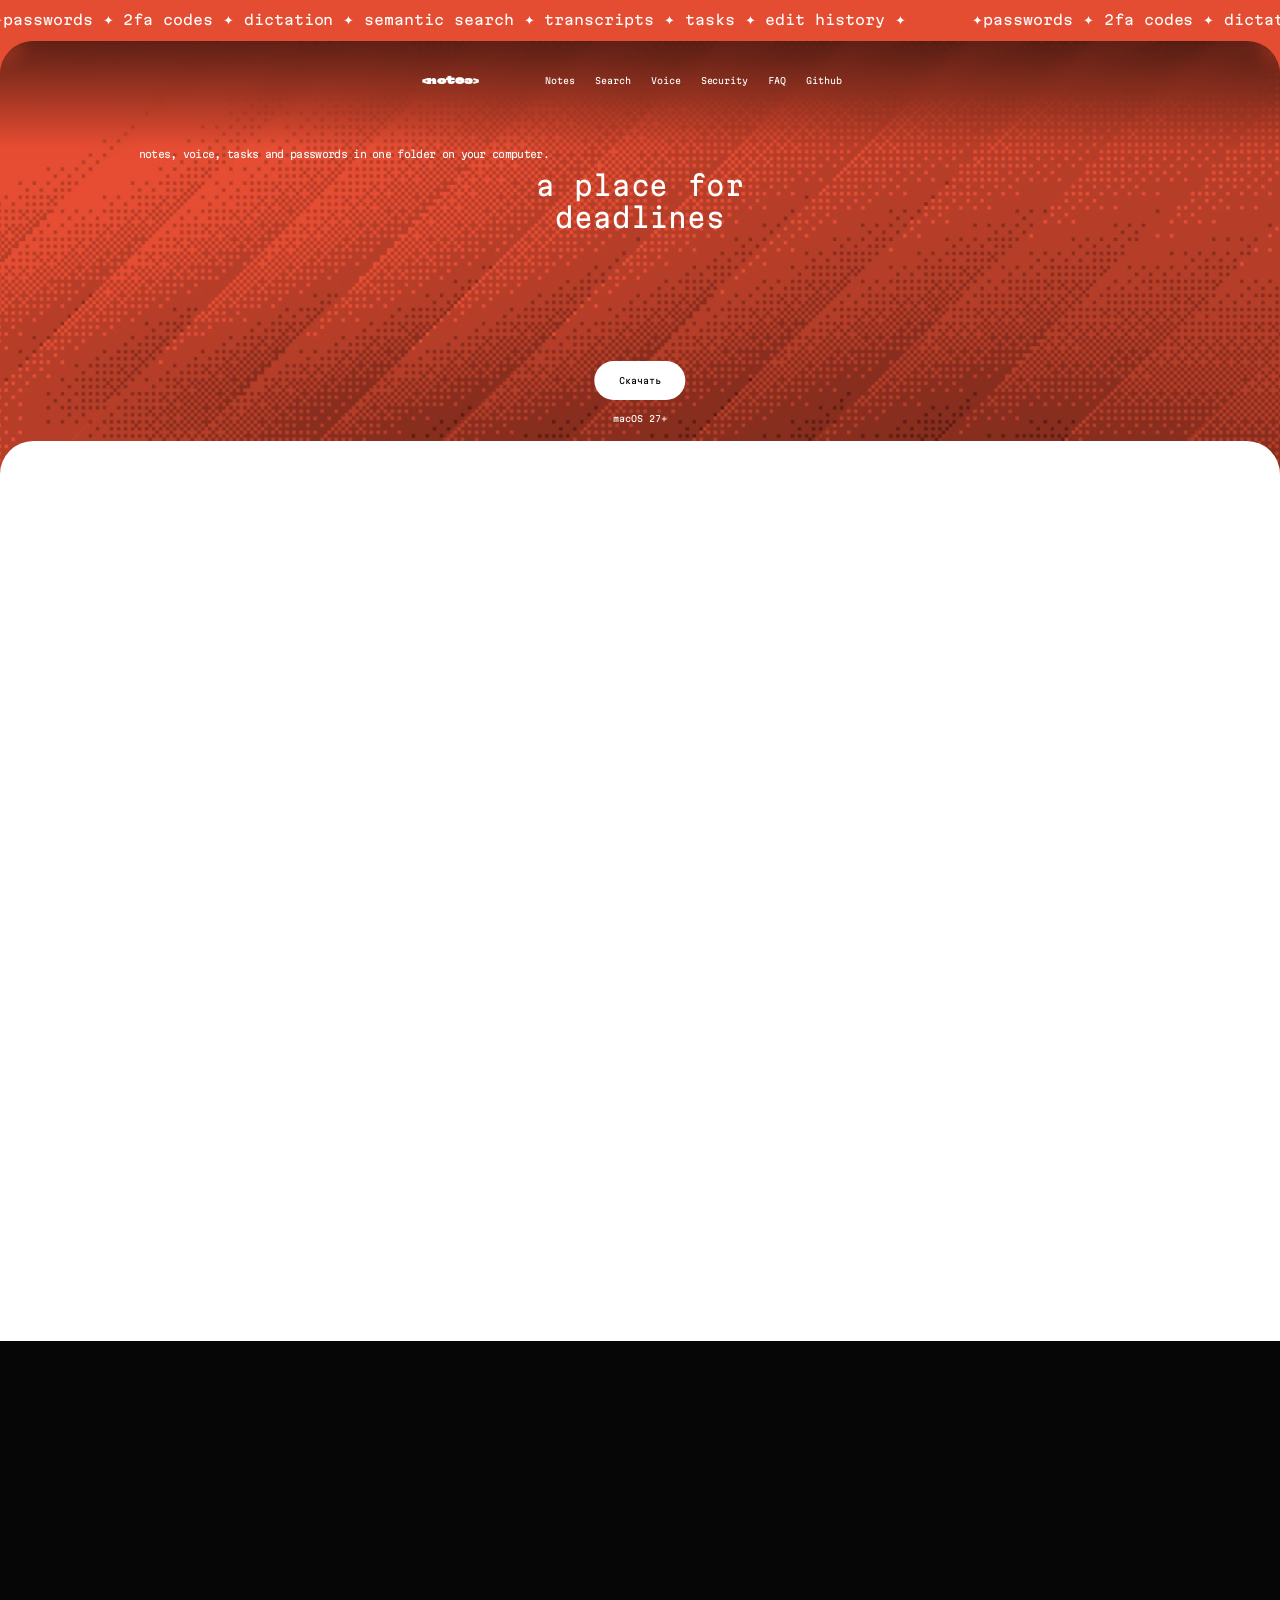
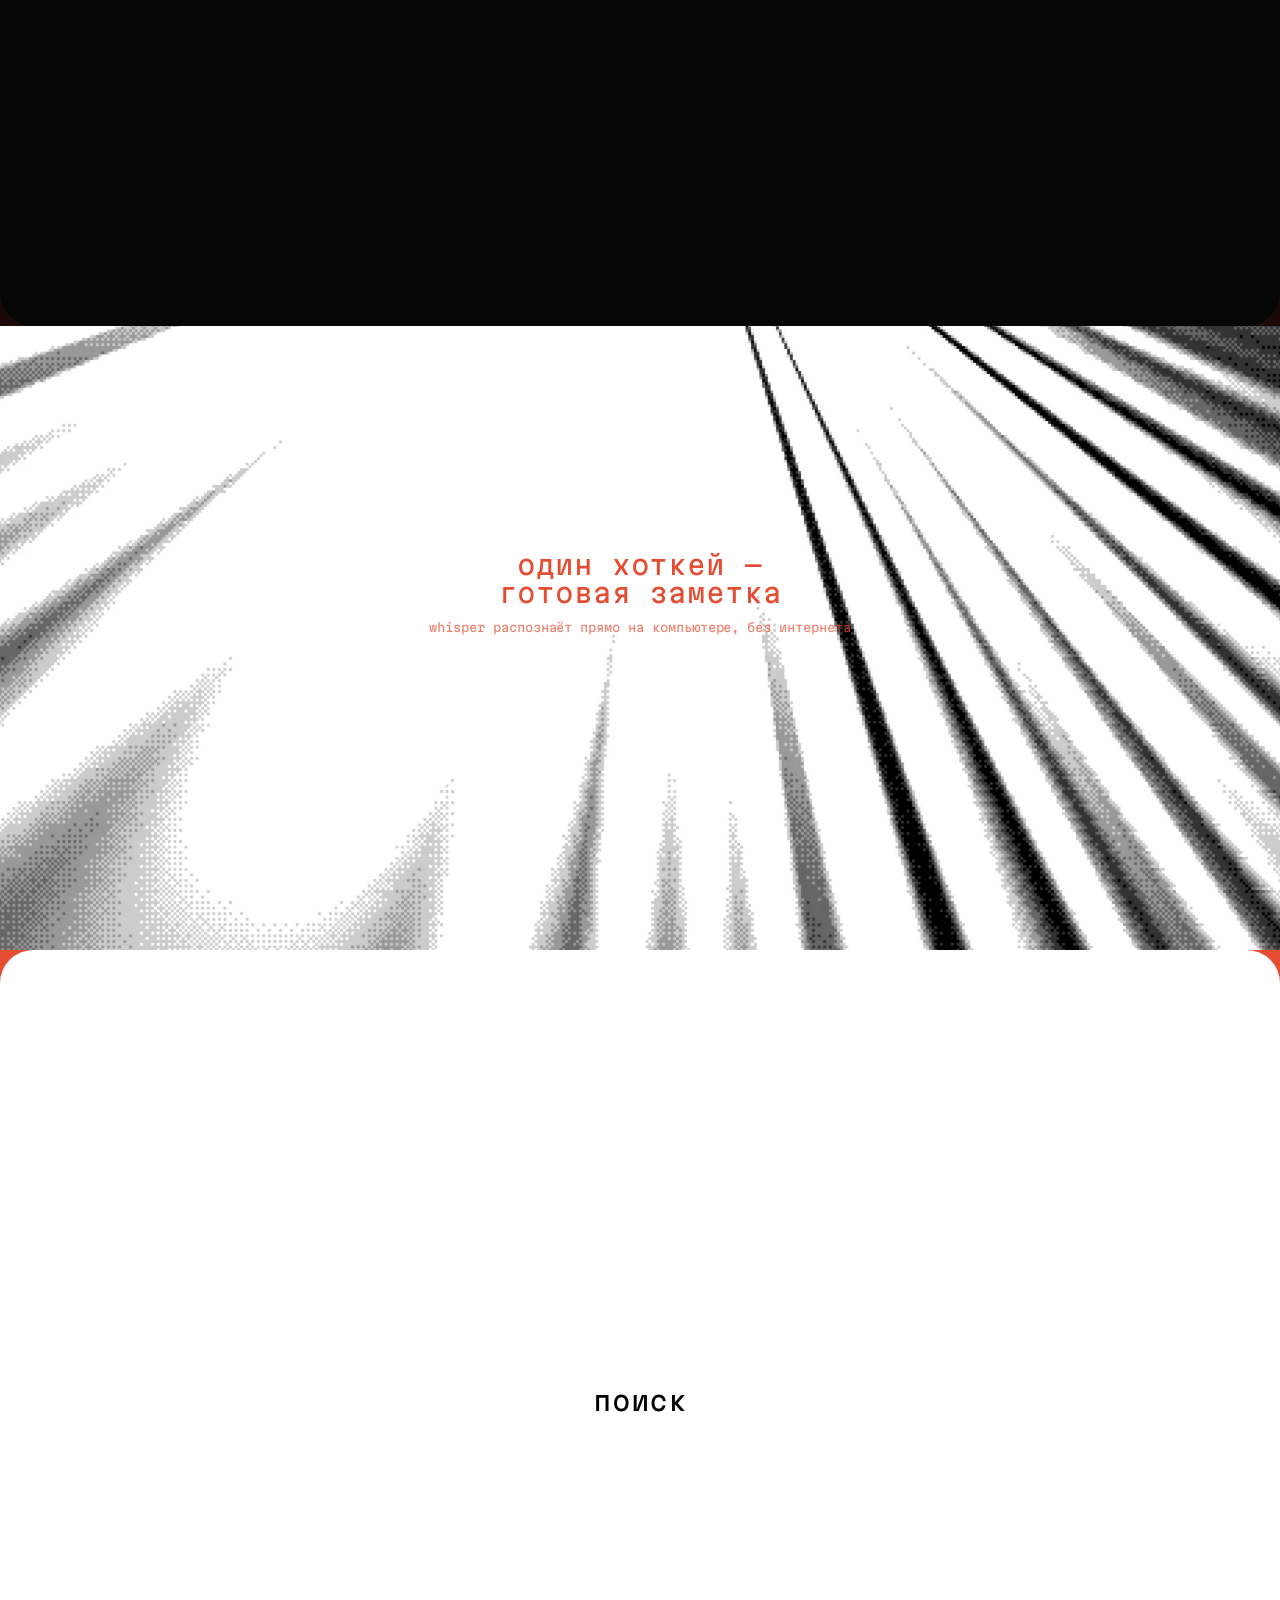
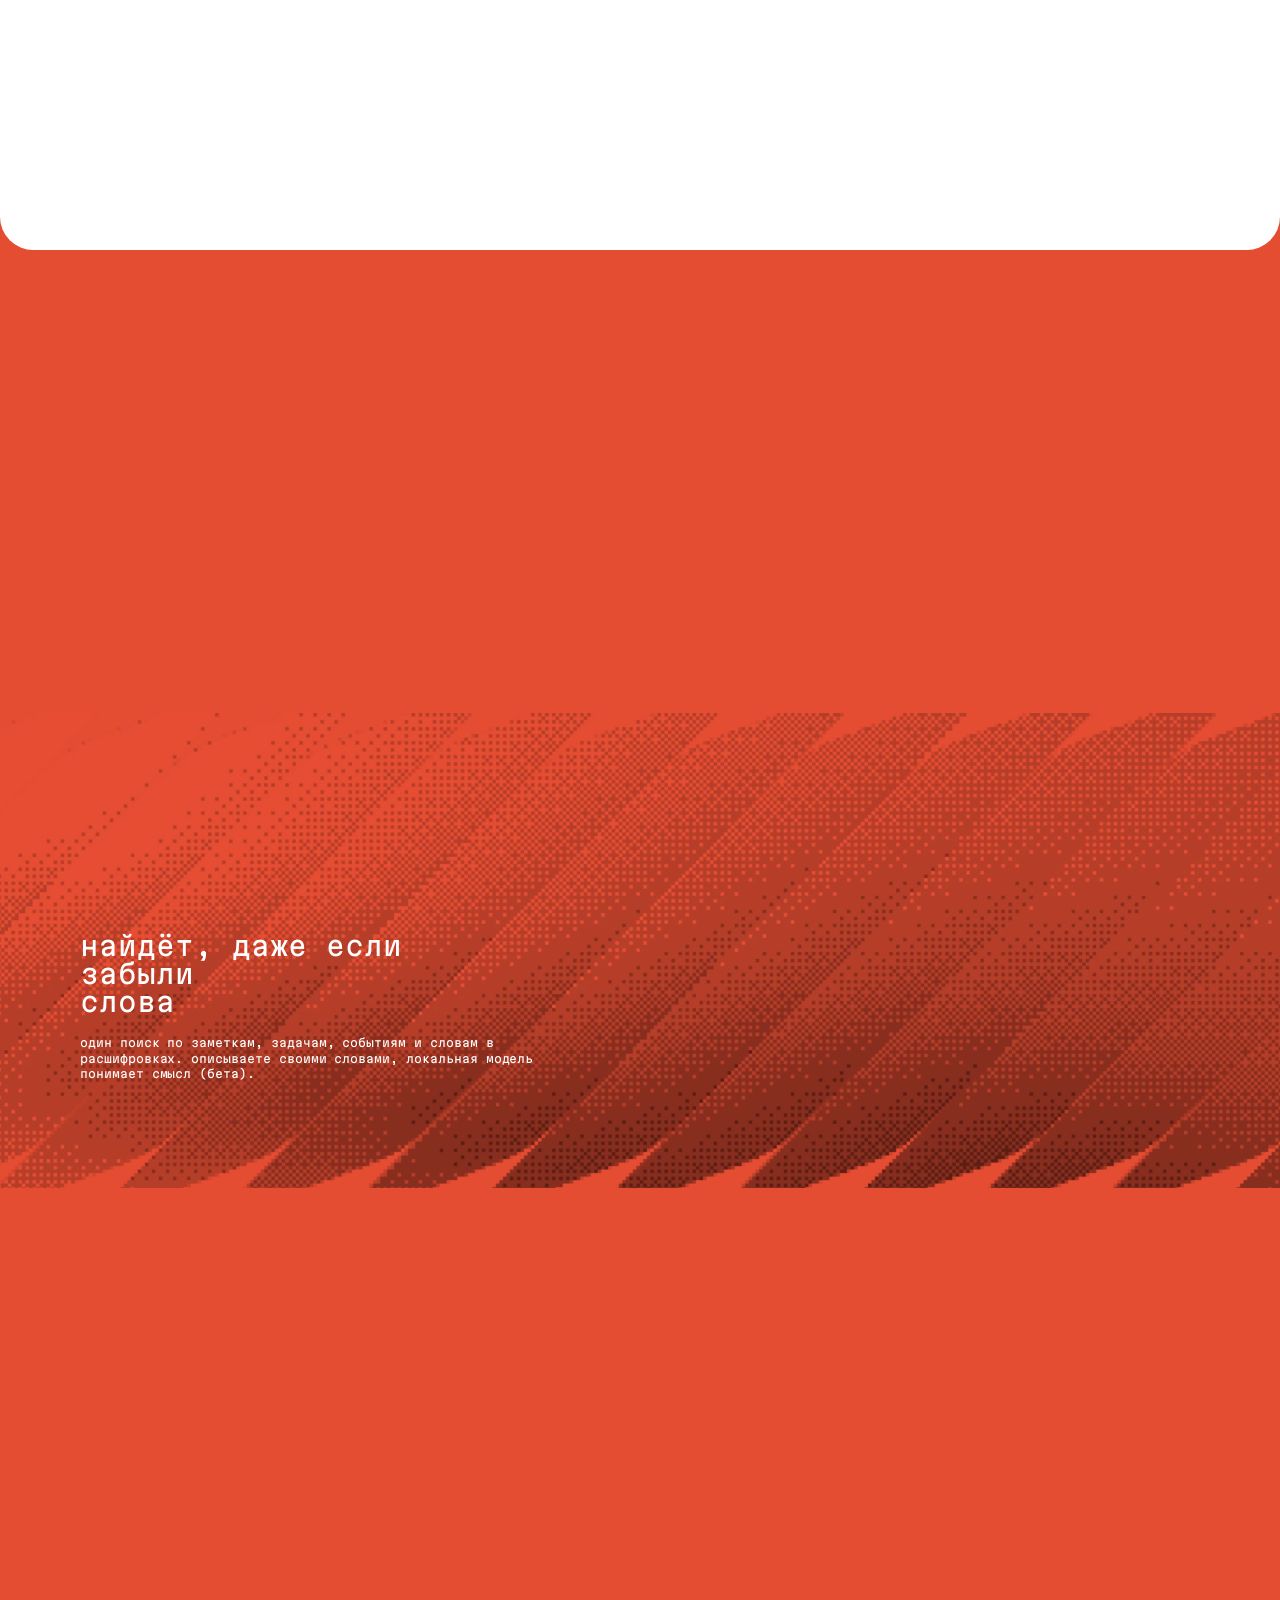
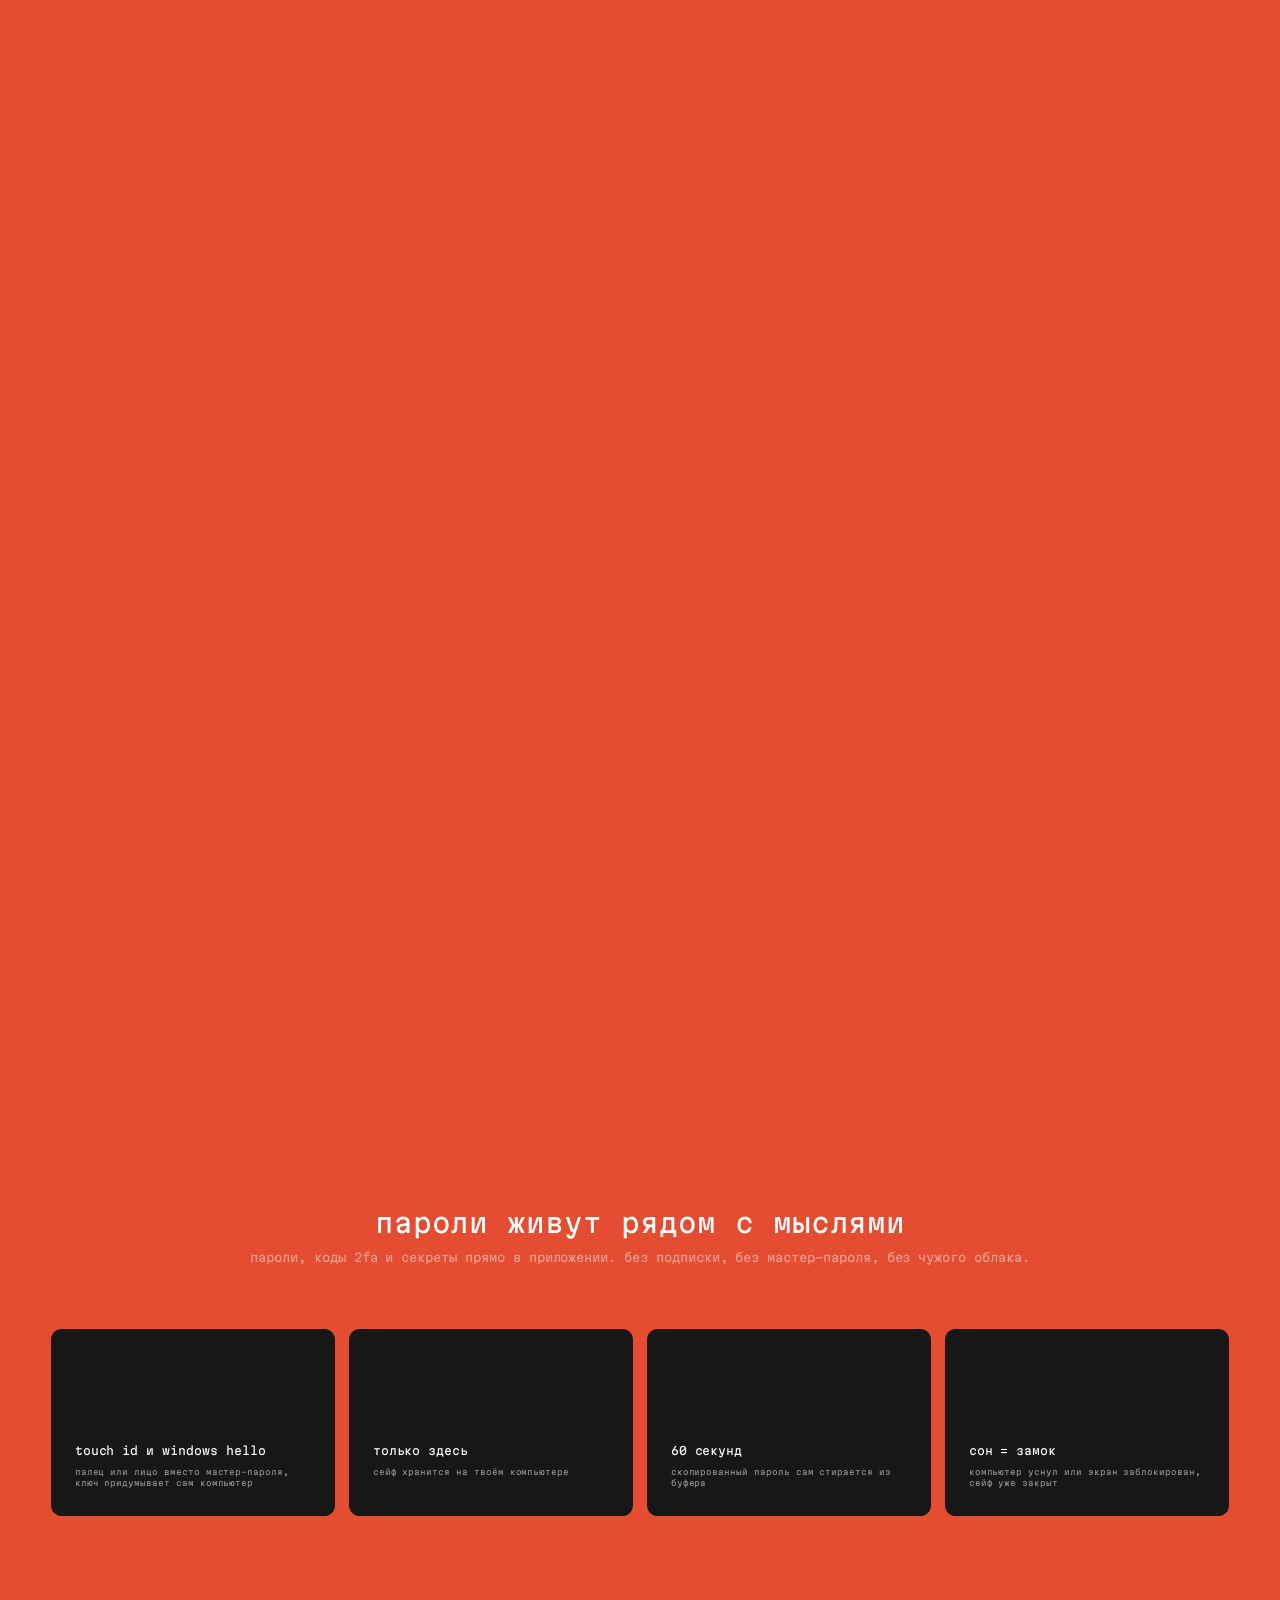
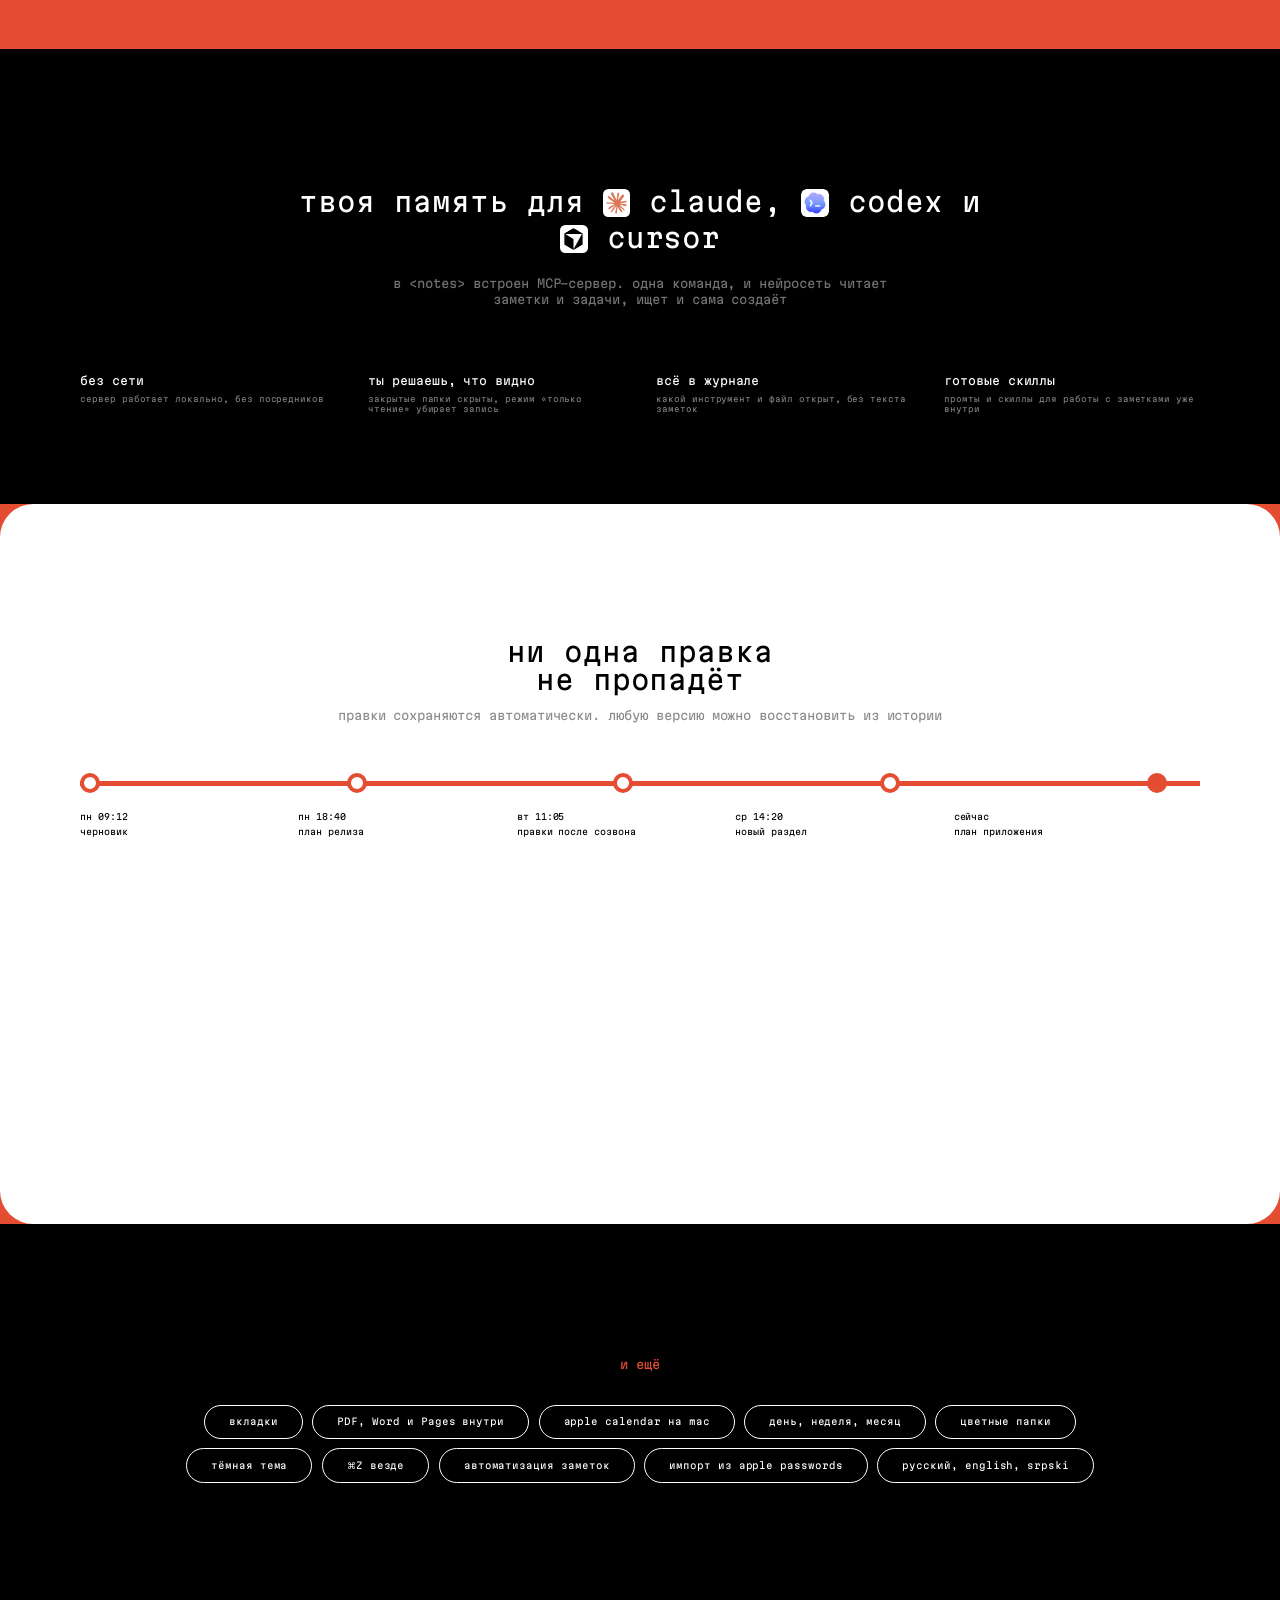
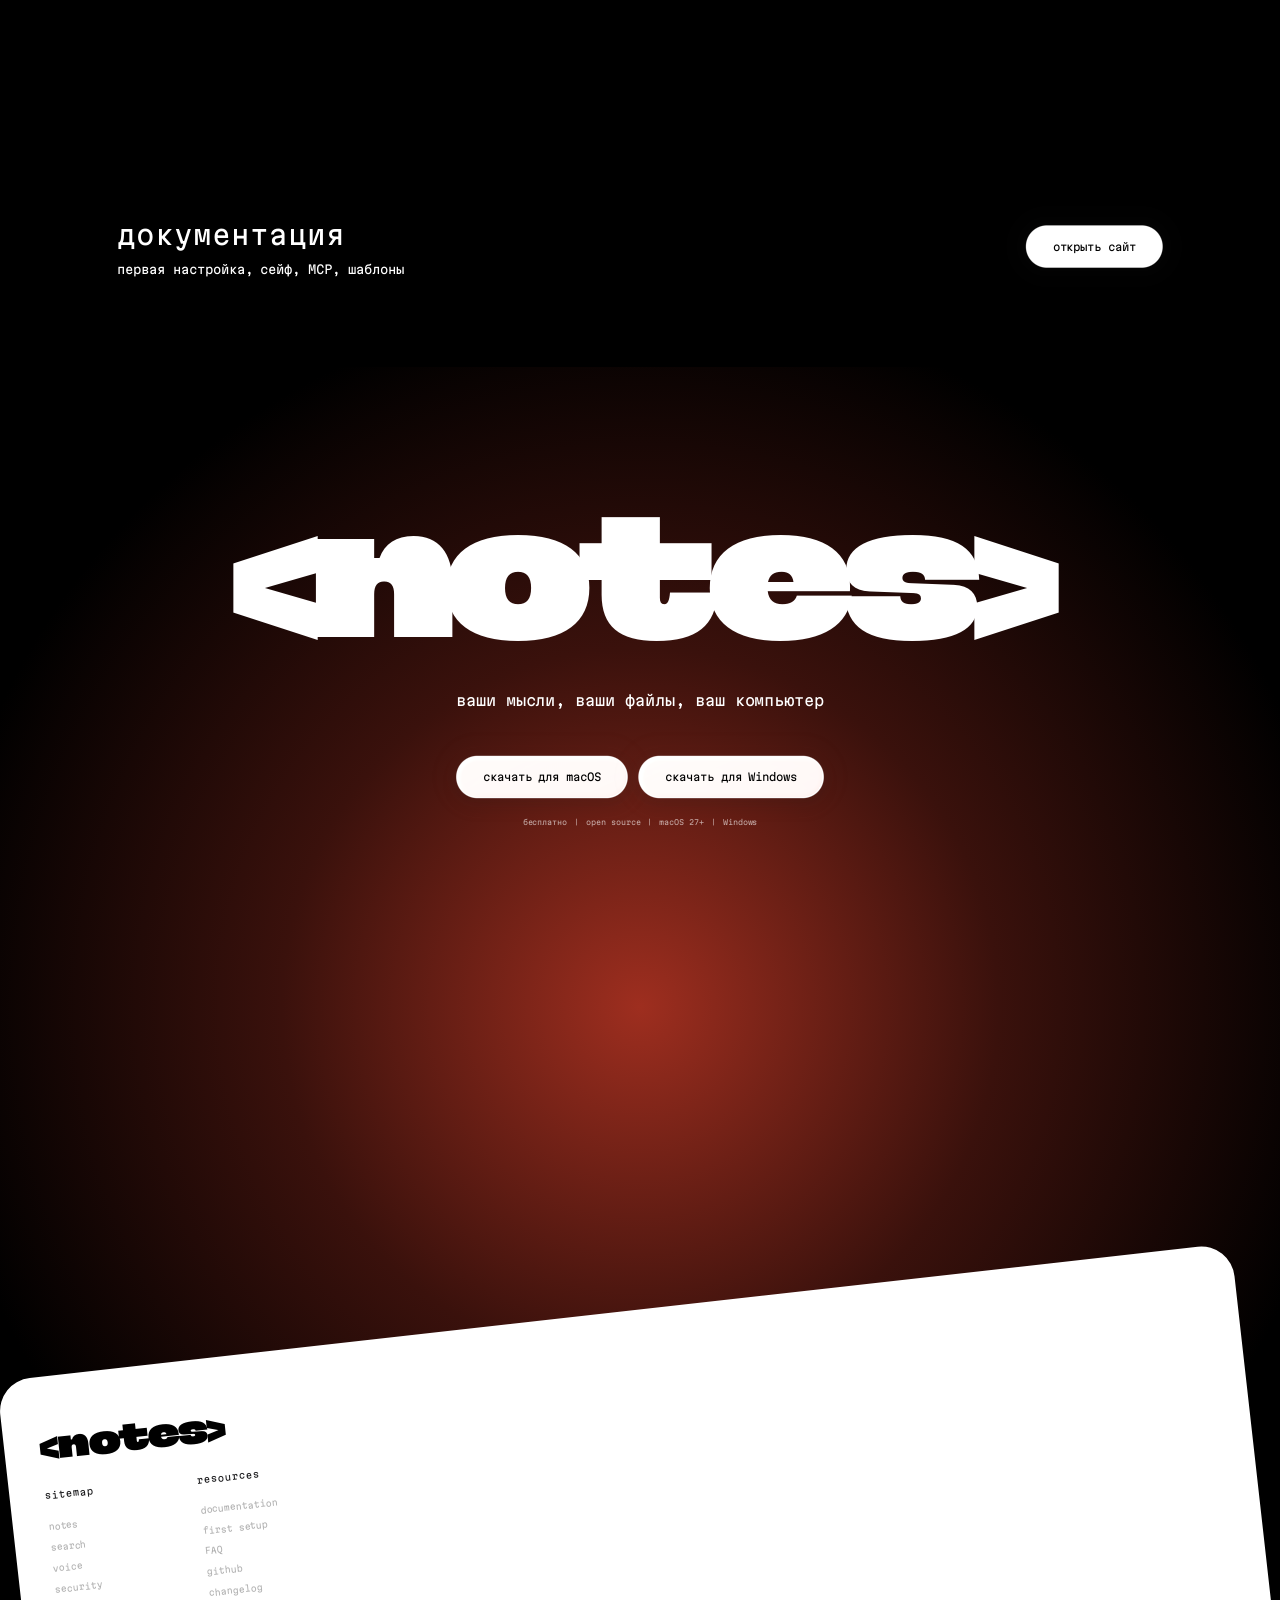
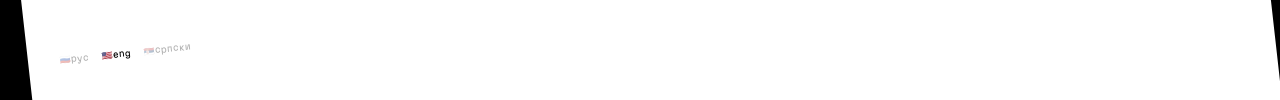
==== commit 0425ac58: "Feature / Match download button and scroll reveals" ====
--- a/en/index.html
+++ b/en/index.html
@@ -88,7 +88,7 @@
           <span class="js-place">место для</span>
           <span class="hero__word"><span class="js-word">мыслей</span></span>
         </h1>
-        <a class="hero__download" href="#">Скачать</a>
+        <a class="hero__download" href="https://github.com/EdinstvoAI/-notes-/releases/download/multi-v1.1.3-beta/notes_1.1.3-beta_aarch64.dmg">Скачать</a>
         <span class="hero__os">macOS 27+</span>
       </section>
 
@@ -165,7 +165,7 @@
     <section class="docs" id="faq"><div><h2>документация</h2><p>первая настройка, сейф, MCP, шаблоны</p></div><edinstvo-glass class="glass-button" frost="0.16" refraction="0.48" thickness="12" depth="18" tint="#ffffff" transparency="0.12" foreground="#000"><a href="#">открыть сайт</a></edinstvo-glass></section>
 
     <section class="bottom">
-      <div class="cta"><h2>&lt;notes&gt;</h2><p>ваши мысли, ваши файлы, ваш компьютер</p><div><edinstvo-glass class="glass-button" frost="0.14" refraction="0.5" tint="#ffffff" transparency="0.18" foreground="#000"><a href="#">скачать для macOS</a></edinstvo-glass><edinstvo-glass class="glass-button" frost="0.14" refraction="0.5" tint="#ffffff" transparency="0.18" foreground="#000"><a href="#">скачать для Windows</a></edinstvo-glass></div><small>бесплатно　|　open source　|　macOS 27+　|　Windows</small></div>
+      <div class="cta"><h2>&lt;notes&gt;</h2><p>ваши мысли, ваши файлы, ваш компьютер</p><div><edinstvo-glass class="glass-button" frost="0.14" refraction="0.5" tint="#ffffff" transparency="0.18" foreground="#000"><a href="https://github.com/EdinstvoAI/-notes-/releases/download/multi-v1.1.3-beta/notes_1.1.3-beta_aarch64.dmg">скачать для macOS</a></edinstvo-glass><edinstvo-glass class="glass-button" frost="0.14" refraction="0.5" tint="#ffffff" transparency="0.18" foreground="#000"><a href="https://github.com/EdinstvoAI/-notes-/releases/download/multi-v1.1.3-beta/notes_1.1.3-beta_x64-setup.exe">скачать для Windows</a></edinstvo-glass></div><small>бесплатно　|　open source　|　macOS 27+　|　Windows</small></div>
       <footer class="footer">
         <div class="footer__sheet"></div>
         <a class="footer__logo" href="#">&lt;notes&gt;</a>
--- a/styles.css
+++ b/styles.css
@@ -106,8 +106,21 @@
 }
 .hero__word span.is-out { transform: translateY(-45%); opacity: 0; filter: blur(10rem); }
 .hero__word span.is-in { transform: translateY(45%); opacity: 0; filter: blur(10rem); transition: none; }
-.hero__download { position:absolute;left:50%;top:420rem;translate:-50% 0;padding:20rem 38rem;border-radius:50%;background:#fff;font-size:14rem;box-shadow:0 8rem 30rem #e54d3366; }
-.hero__os { position:absolute;left:0;right:0;top:500rem;text-align:center;font-size:12rem; }
+.hero__download {
+  position: absolute;
+  left: 50%;
+  top: 481rem;
+  translate: -50% 0;
+  display: grid;
+  place-items: center;
+  width: 137rem;
+  height: 58rem;
+  border-radius: 34rem;
+  background: #fff;
+  color: #000;
+  font-size: 13rem;
+}
+.hero__os { position:absolute;left:0;right:0;top:559rem;text-align:center;font-size:13rem; }
 
 /* white sheet */
 .sheet {
@@ -153,7 +166,7 @@
 .card p { font-size: 14rem; color: rgba(0,0,0,.4); }
 
 /* exact long-form layout from Figma node 207:8276 */
-.sheet{height:546rem;margin-top:-51rem;display:grid;place-items:center}.sheet .lead{position:static;translate:none;width:1340rem;margin:0;font-size:40rem;line-height:1.05}
+.sheet{height:546rem;margin-top:-112rem;display:grid;place-items:center}.sheet .lead{position:static;translate:none;width:1340rem;margin:0;font-size:40rem;line-height:1.05}
 .feature__copy{text-align:center}.feature__copy h2{font-size:40rem;font-weight:400;line-height:1.05}.feature__copy p{font-size:18rem;line-height:1.35;opacity:.45;margin-top:20rem}
 .voice-feature{position:relative;z-index:1;height:936rem;margin-top:-116rem;overflow:hidden;background:#000;color:#e54d33}.voice-rays{position:absolute;inset:-2%;background:url("assets/img/voice-new.webp") center/cover no-repeat;animation:rays 8s ease-in-out infinite alternate}.voice-feature .feature__copy{position:absolute;z-index:2;left:610rem;top:336rem;width:700rem}.voice-feature .feature__copy p{opacity:.7}@keyframes rays{to{transform:scale(1.025)}}
 .search-feature{height:1000rem;background:#e54d33 url("assets/img/hero-new.webp") center bottom/100% auto no-repeat;color:#fff}.search-screen{position:relative;height:414rem;border-radius:50rem;background:#fff;color:#000;display:grid;place-items:center;overflow:hidden}.search-label{font-size:40rem}.search-ui{position:absolute;width:900rem;opacity:0;transform:translateY(30rem);transition:.45s}.search-feature.is-active .search-label{opacity:0}.search-feature.is-active .search-ui{opacity:1;transform:none}.search-field{height:72rem;border-bottom:2rem solid #111;display:flex;align-items:center;gap:22rem;font-size:27rem}.search-field i{width:2rem;height:30rem;background:#e54d33;animation:blink .7s step-end infinite}@keyframes blink{50%{opacity:0}}.search-status{margin-top:14rem;font-size:12rem;opacity:.4}.search-result{margin-top:24rem;padding:22rem 28rem;background:#f1f1f1;border-radius:14rem;opacity:0;transition:.35s}.search-result.is-found{opacity:1}.search-result small{opacity:.35}.search-result h3{font-size:19rem;margin:9rem 0}.search-result p{font-size:12rem;opacity:.5}.search-copy{width:680rem;margin-left:120rem;padding-top:200rem}.search-copy h2{font-size:40rem;font-weight:400;line-height:1.05}.search-copy p{font-size:17rem;line-height:1.35;margin-top:30rem}
@@ -244,7 +257,6 @@
 }
 .hero { color: #fff; }
 .hero__path text { fill: #fff; }
-.hero__download { color: #111; }
 .nav {
   --nav-rgb: 32 12 8;
   color: #fff;
@@ -268,15 +280,17 @@
 }
 .sheet.scroll-scene {
   display: block;
-  background: transparent;
+  background: linear-gradient(transparent 100rem, #060606 100rem);
   padding: 0;
 }
 .sheet .scene-frame {
-  border-radius: inherit;
+  border-radius: 50rem 50rem 0 0;
   isolation: isolate;
   background: #fff;
   padding-inline: 24rem;
-}
+  transition: border-radius .25s ease;
+}
+.sheet.is-flat .scene-frame { border-radius: 0; }
 .sheet .scene-frame::before {
   content: "";
   position: absolute;
@@ -286,7 +300,11 @@
   background: #060606;
   opacity: var(--shade, 0);
 }
-.sheet .lead { opacity: calc(1 - var(--shade, 0)); }
+.sheet .lead {
+  max-width: 100%;
+  opacity: calc(var(--lead-in, 1) * (1 - var(--shade, 0)));
+  transform: translateY(calc((1 - var(--lead-in, 1)) * 22rem));
+}
 .voice-feature { margin-top: 0; }
 .voice-rays { animation-play-state: paused; }
 .voice-feature.is-visible .voice-rays { animation-play-state: running; }
@@ -305,8 +323,8 @@
 .vault-feature { height: auto; margin-top: 0; padding-top: 0; }
 .vault-intro { height: 180svh; }
 .vault-intro .scene-frame {
-  opacity: calc(1 - var(--vanish, 0));
-  transform: scale(calc(1 - .12 * var(--vanish, 0)));
+  opacity: calc(var(--vault-in, 1) * (1 - var(--vanish, 0)));
+  transform: scale(calc(.9 + .1 * var(--vault-in, 1) - .12 * var(--vanish, 0)));
 }
 .vault-glass { width: min(748rem, 80vw, 74svh); height: auto; aspect-ratio: 1; }
 .vault-ring {
@@ -352,11 +370,25 @@
 .mini-features p:nth-child(2) { --pointer-color: #6356bb; --from-x: -12vw; --arrival: .12s; }
 .mini-features p:nth-child(3) { --pointer-color: #52525b; --from-x: 12vw; --arrival: .24s; }
 .mini-features p:nth-child(4) { --pointer-color: #286894; --from-x: 24vw; --arrival: .36s; }
-.mini-features.is-visible p { animation: agent-arrival .65s var(--arrival, 0s) cubic-bezier(.2,.8,.2,1) both; }
-.mini-features.is-visible .agent-pointer { display: block; animation: pointer-label 1.65s var(--arrival, 0s) both; }
-@keyframes agent-arrival { from { opacity: 0; transform: translate(var(--from-x), 90rem); } }
-@keyframes pointer-label { 85% { opacity: 1; } to { opacity: 0; } }
+.mini-features.will-reveal:not(.is-visible) p { visibility: hidden; }
+.mini-features.will-reveal.is-visible p { animation: agent-arrival 1.1s var(--arrival, 0s) ease-out both; }
+.mini-features.will-reveal.is-visible p > :is(b, span) { animation: agent-payload 1.1s var(--arrival, 0s) ease-out both; }
+.mini-features.will-reveal.is-visible .agent-pointer { display: block; animation: pointer-label 1.65s var(--arrival, 0s) both; }
+@keyframes agent-arrival {
+  from { transform: translate(calc(var(--from-x) * 1.5), 140rem) scale(.85); }
+  35% { transform: translate(var(--from-x), 55rem); }
+  to { transform: none; }
+}
+@keyframes agent-payload {
+  0%, 35% { opacity: 0; }
+}
+@keyframes pointer-label {
+  0% { opacity: 0; }
+  12%, 75% { opacity: 1; }
+  to { opacity: 0; }
+}
 @media (max-width: 767px) {
+  .sheet .scene-frame { border-radius: 34rem 34rem 0 0; }
   .mcp-feature .feature__copy { max-width: 100%; }
   .mcp-feature .feature__copy p { max-width: 100%; }
   .vault-ring { width: min(236rem, 60vw, 56svh); }
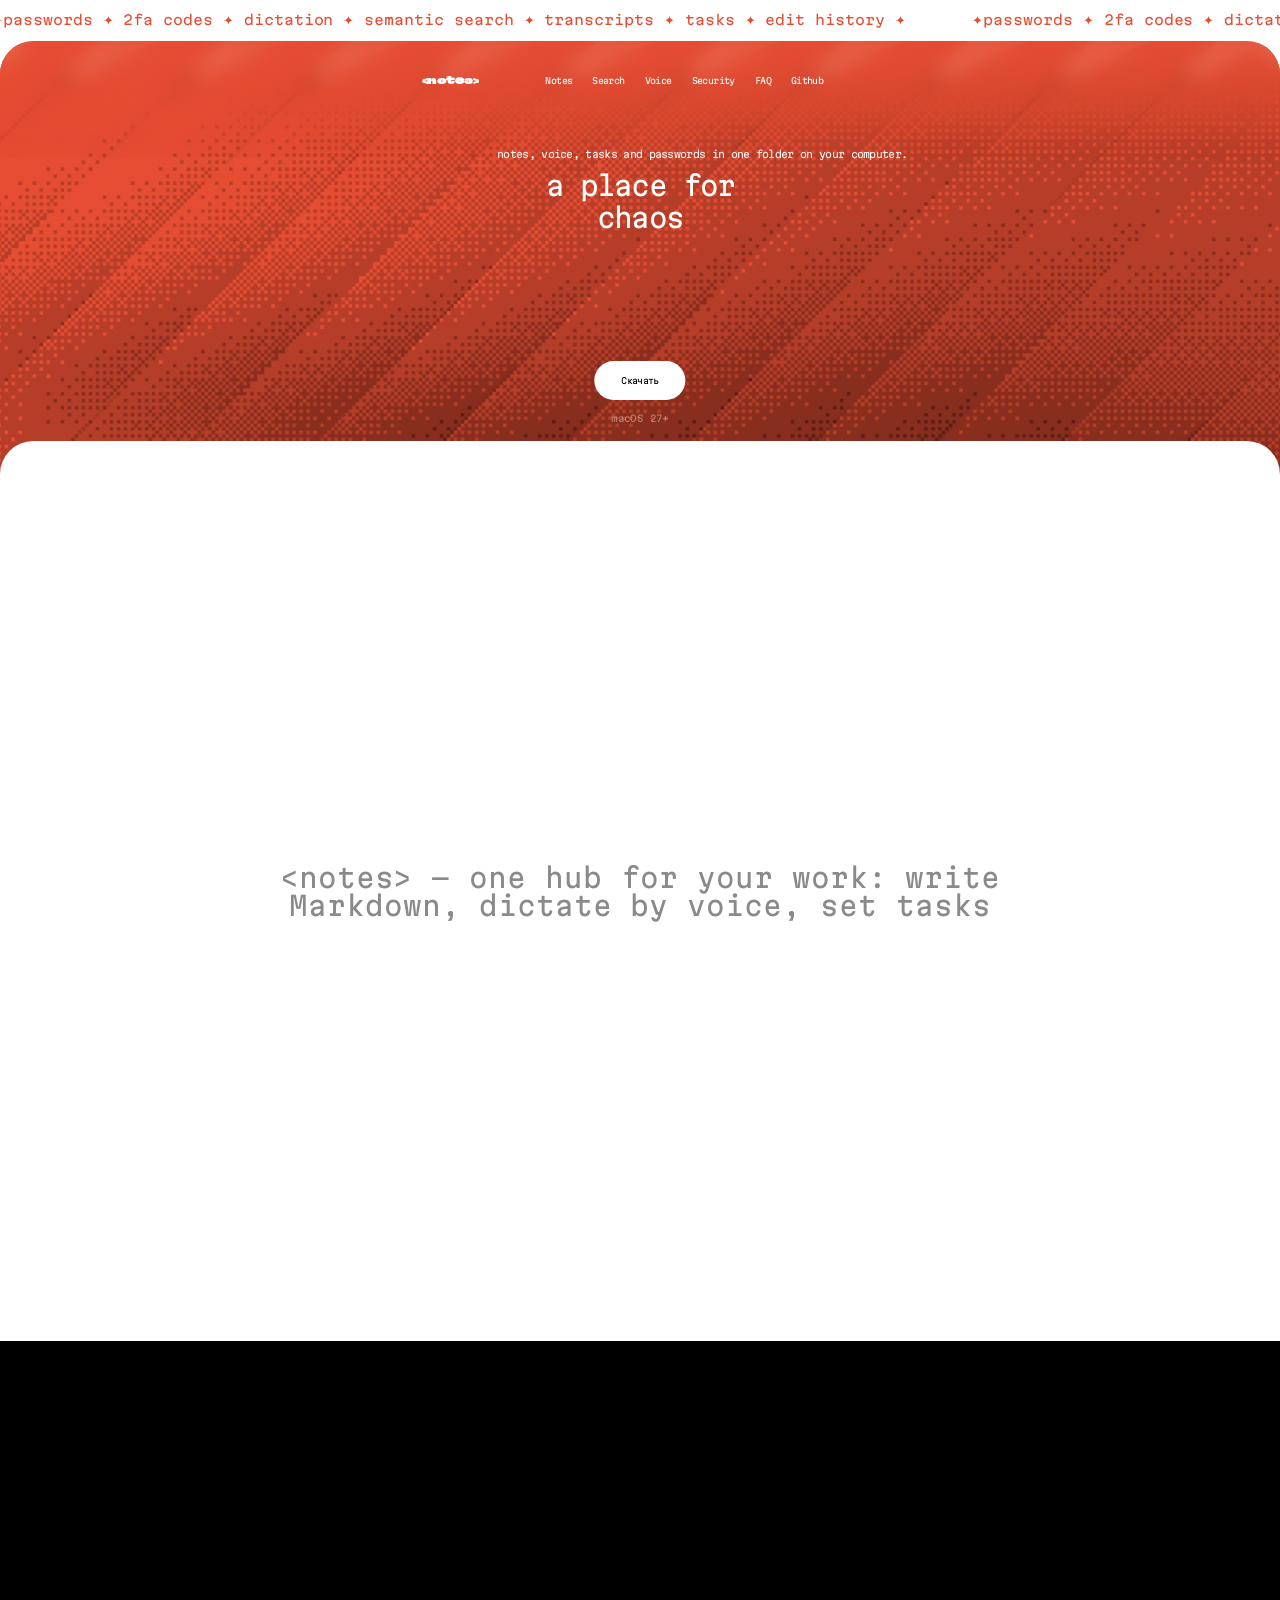
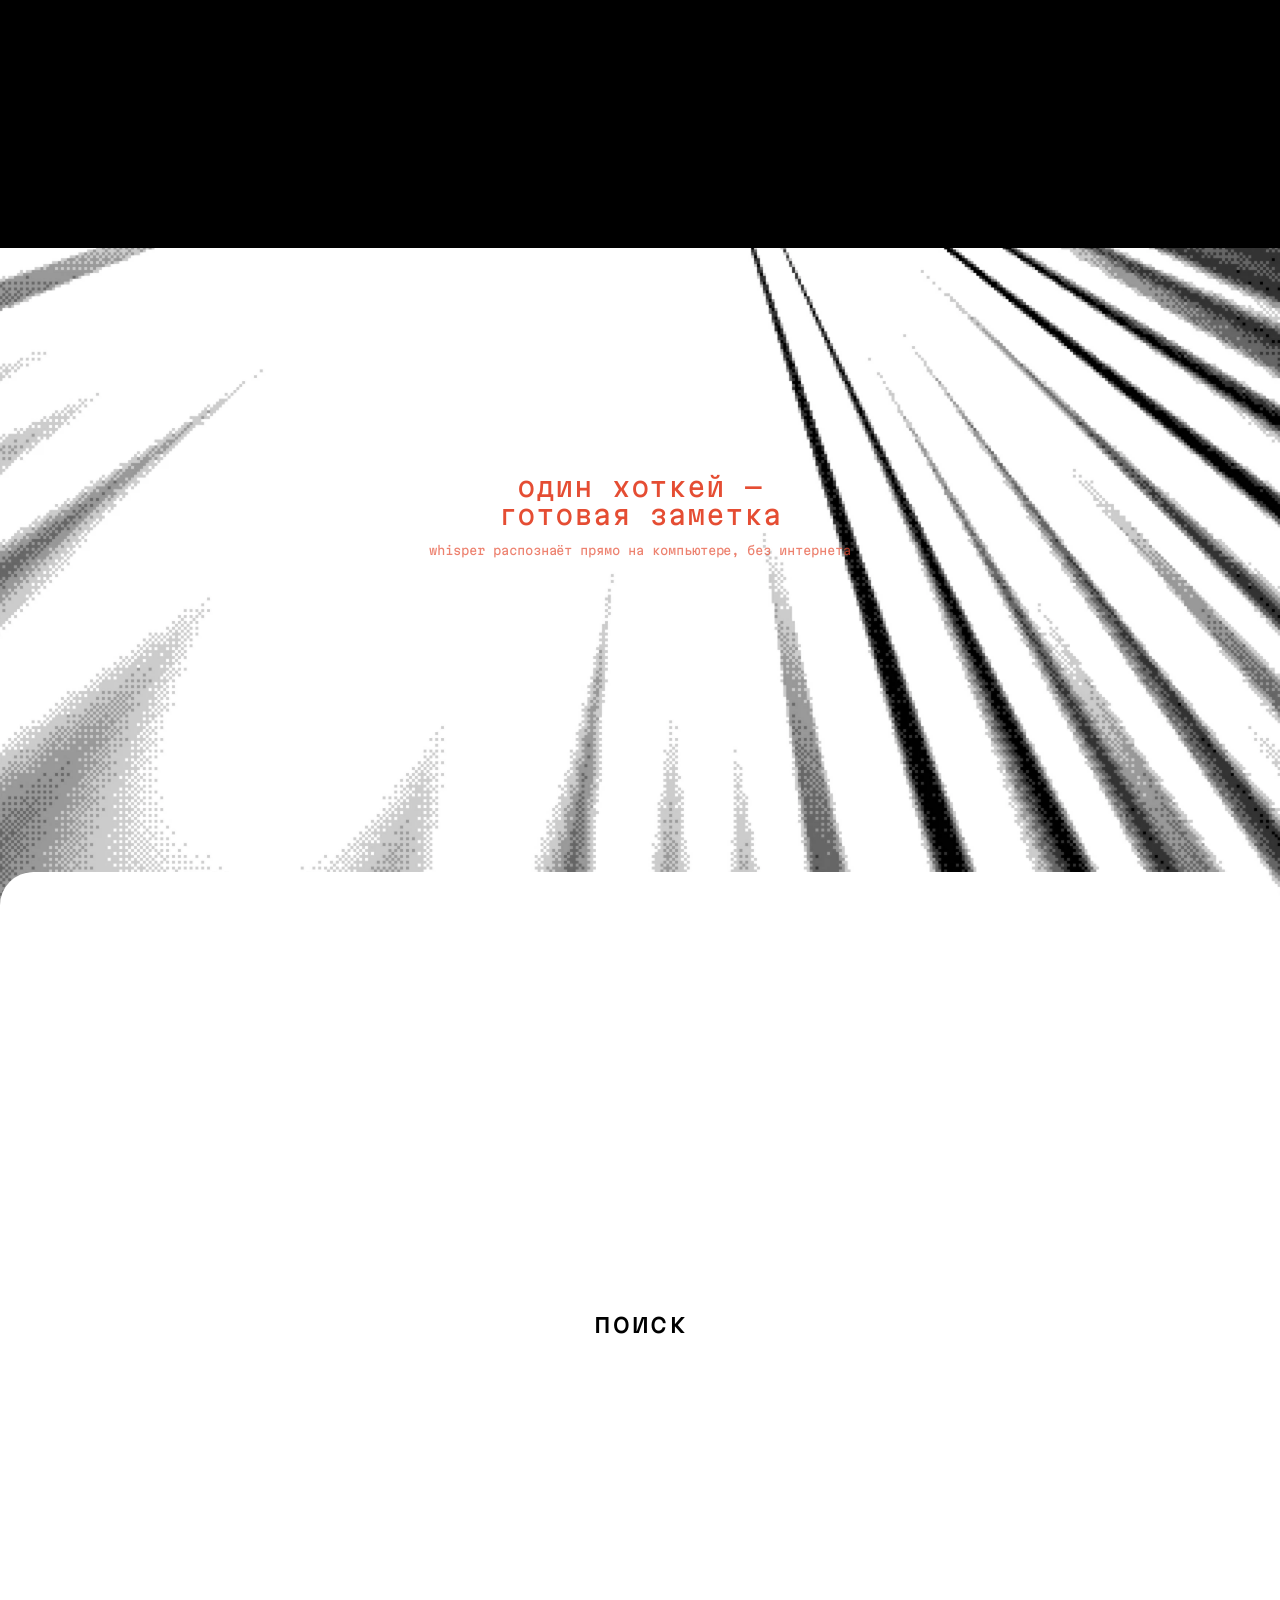
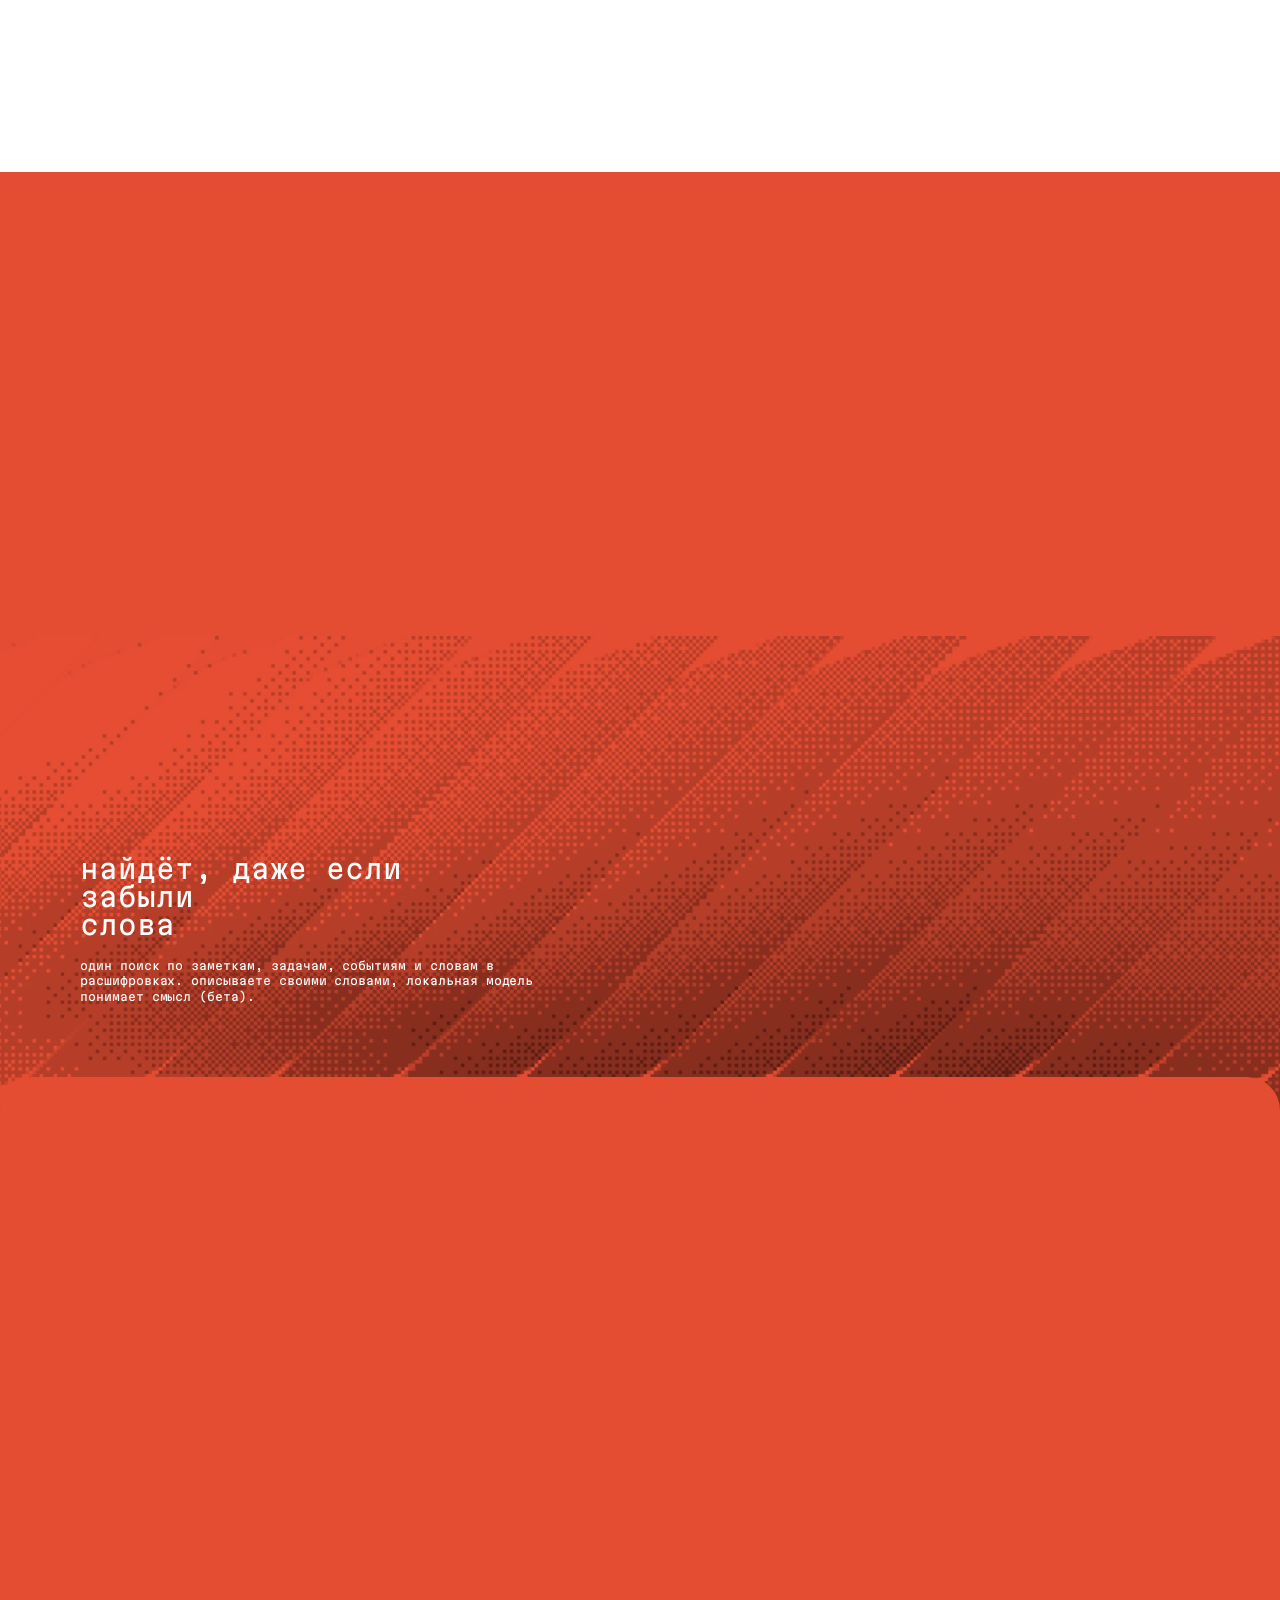
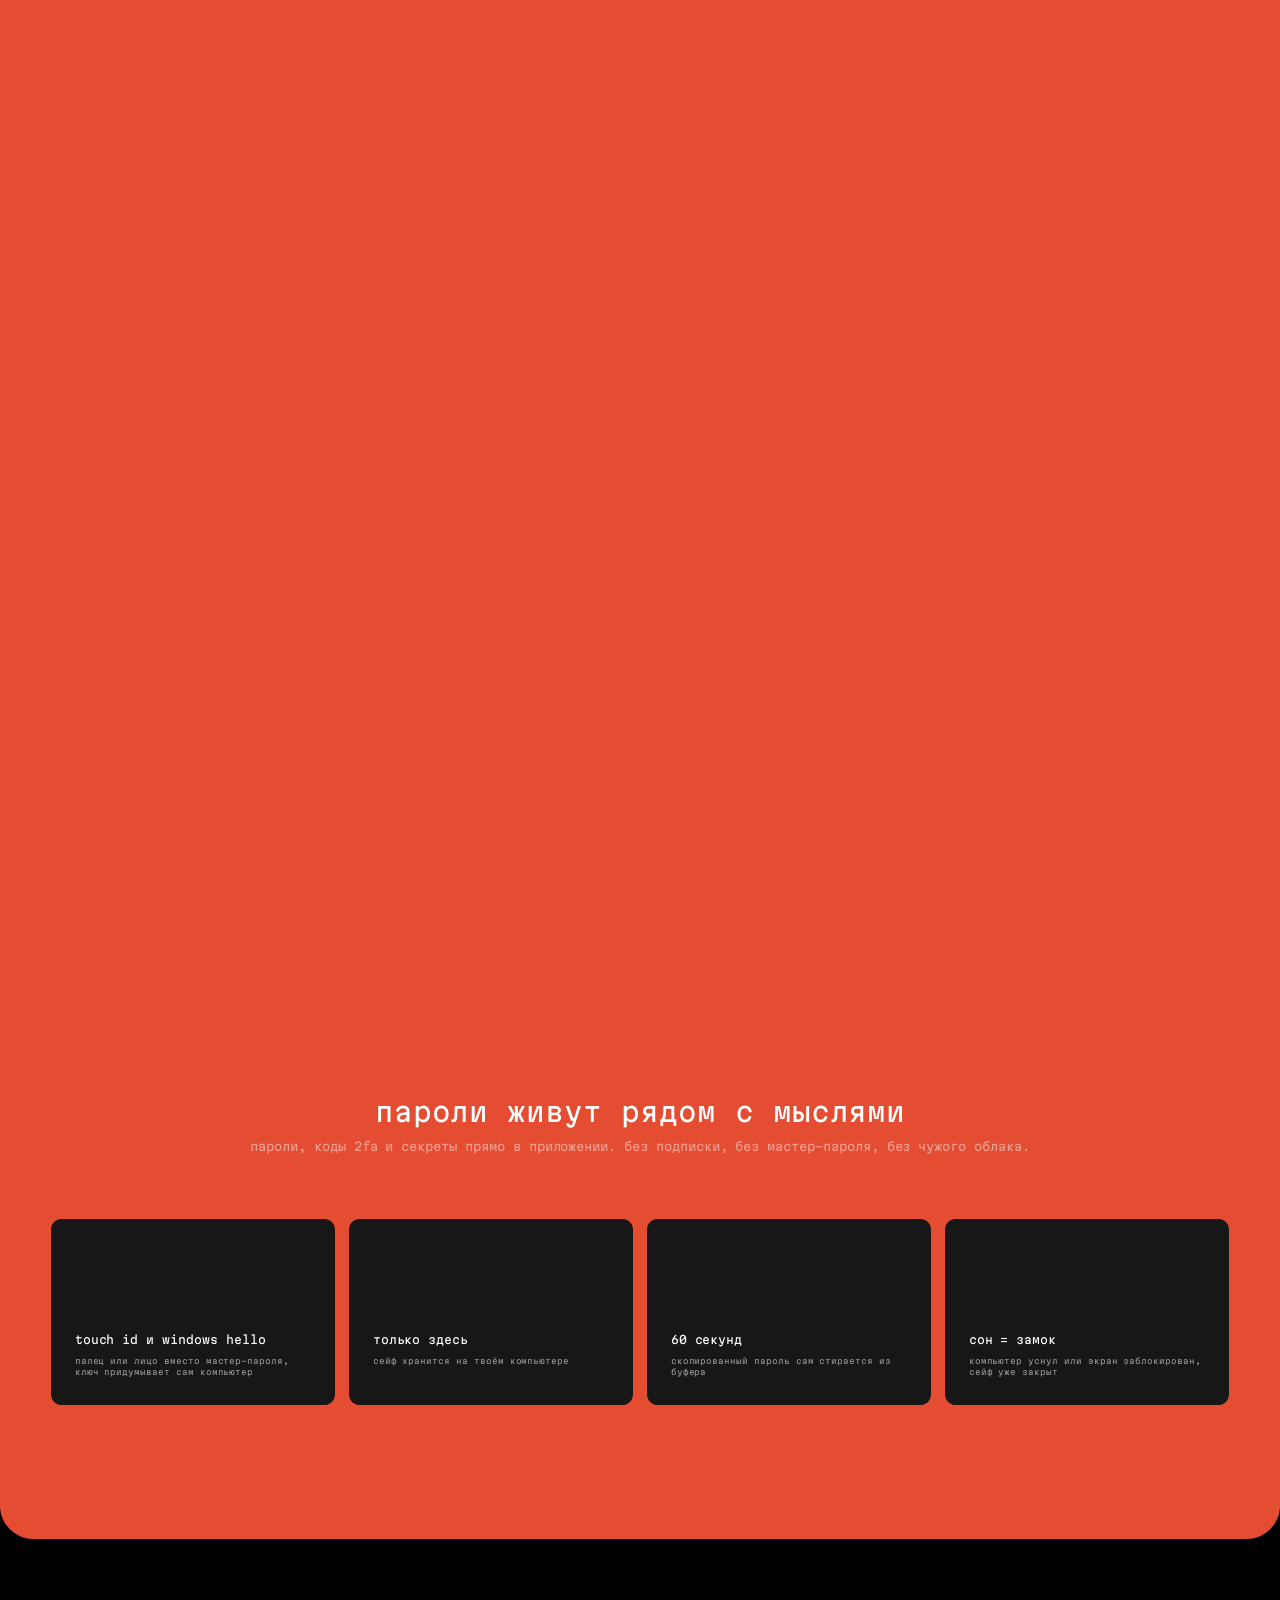
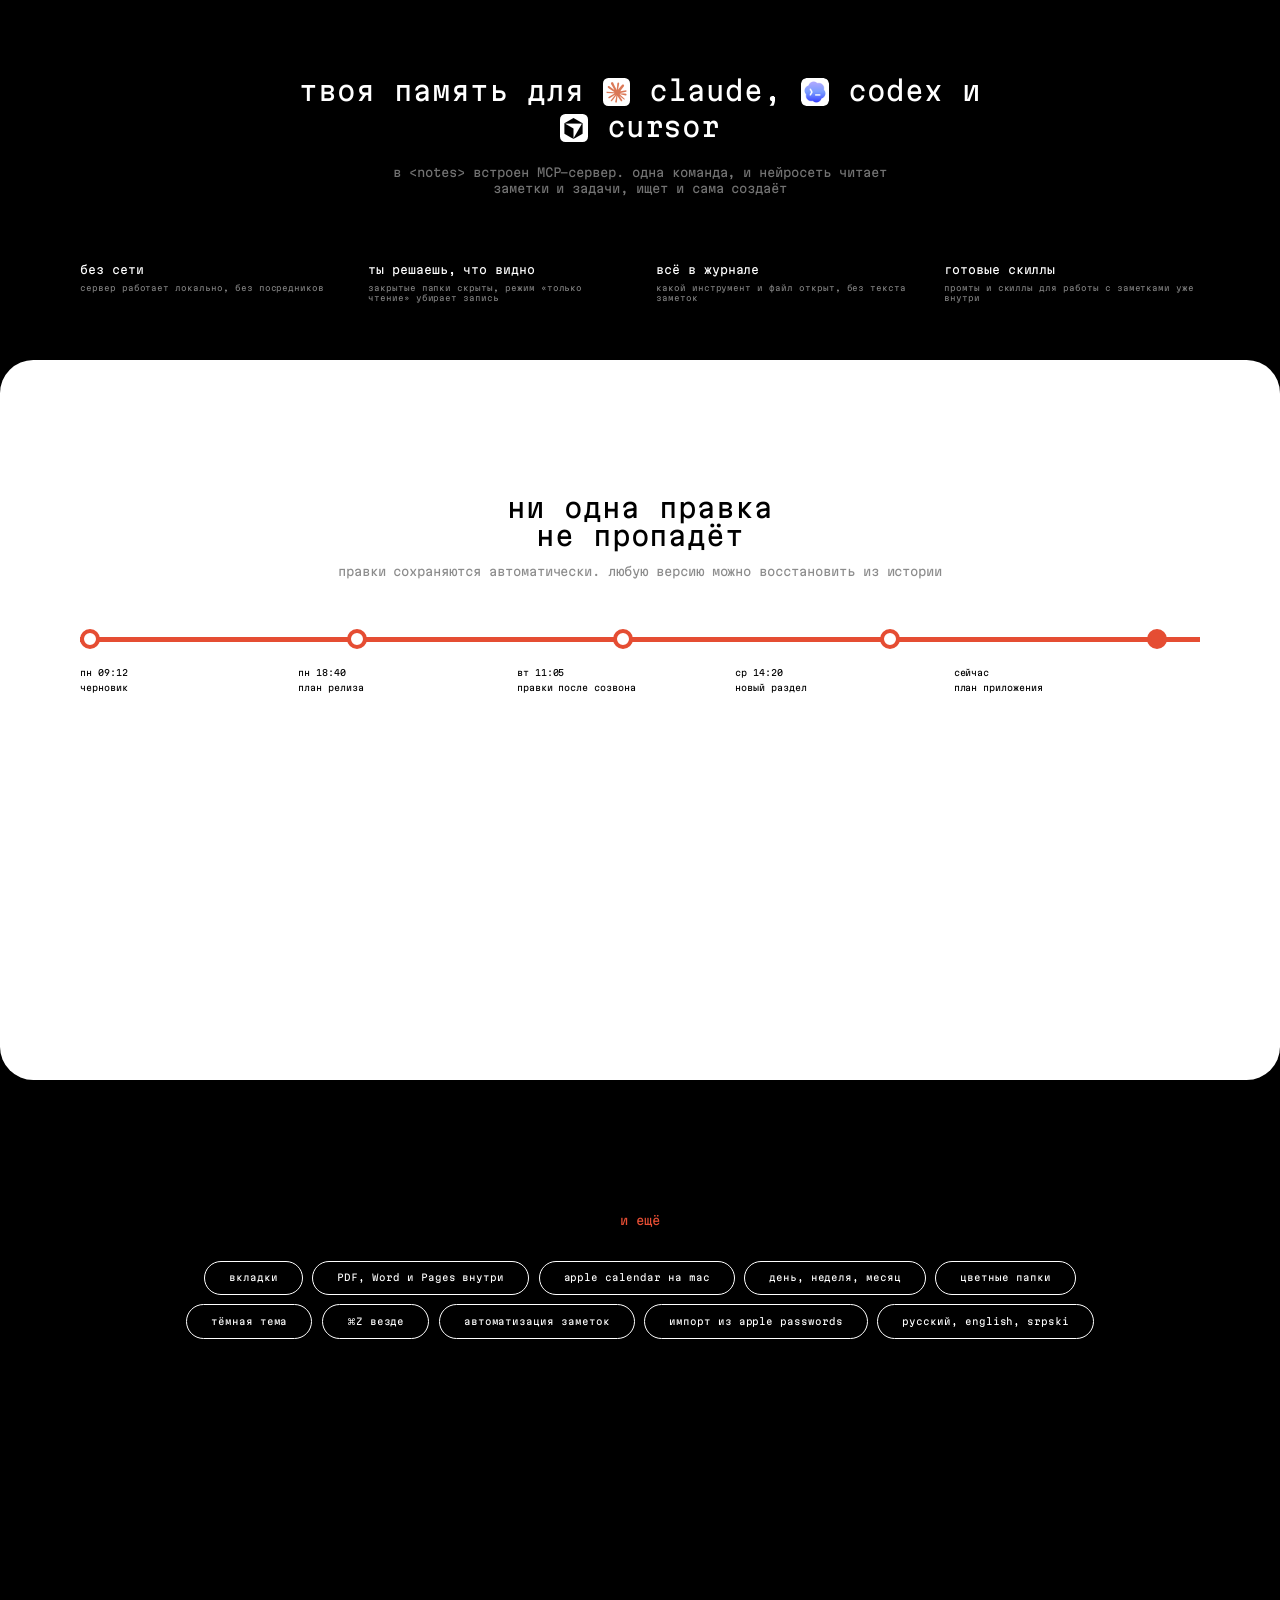
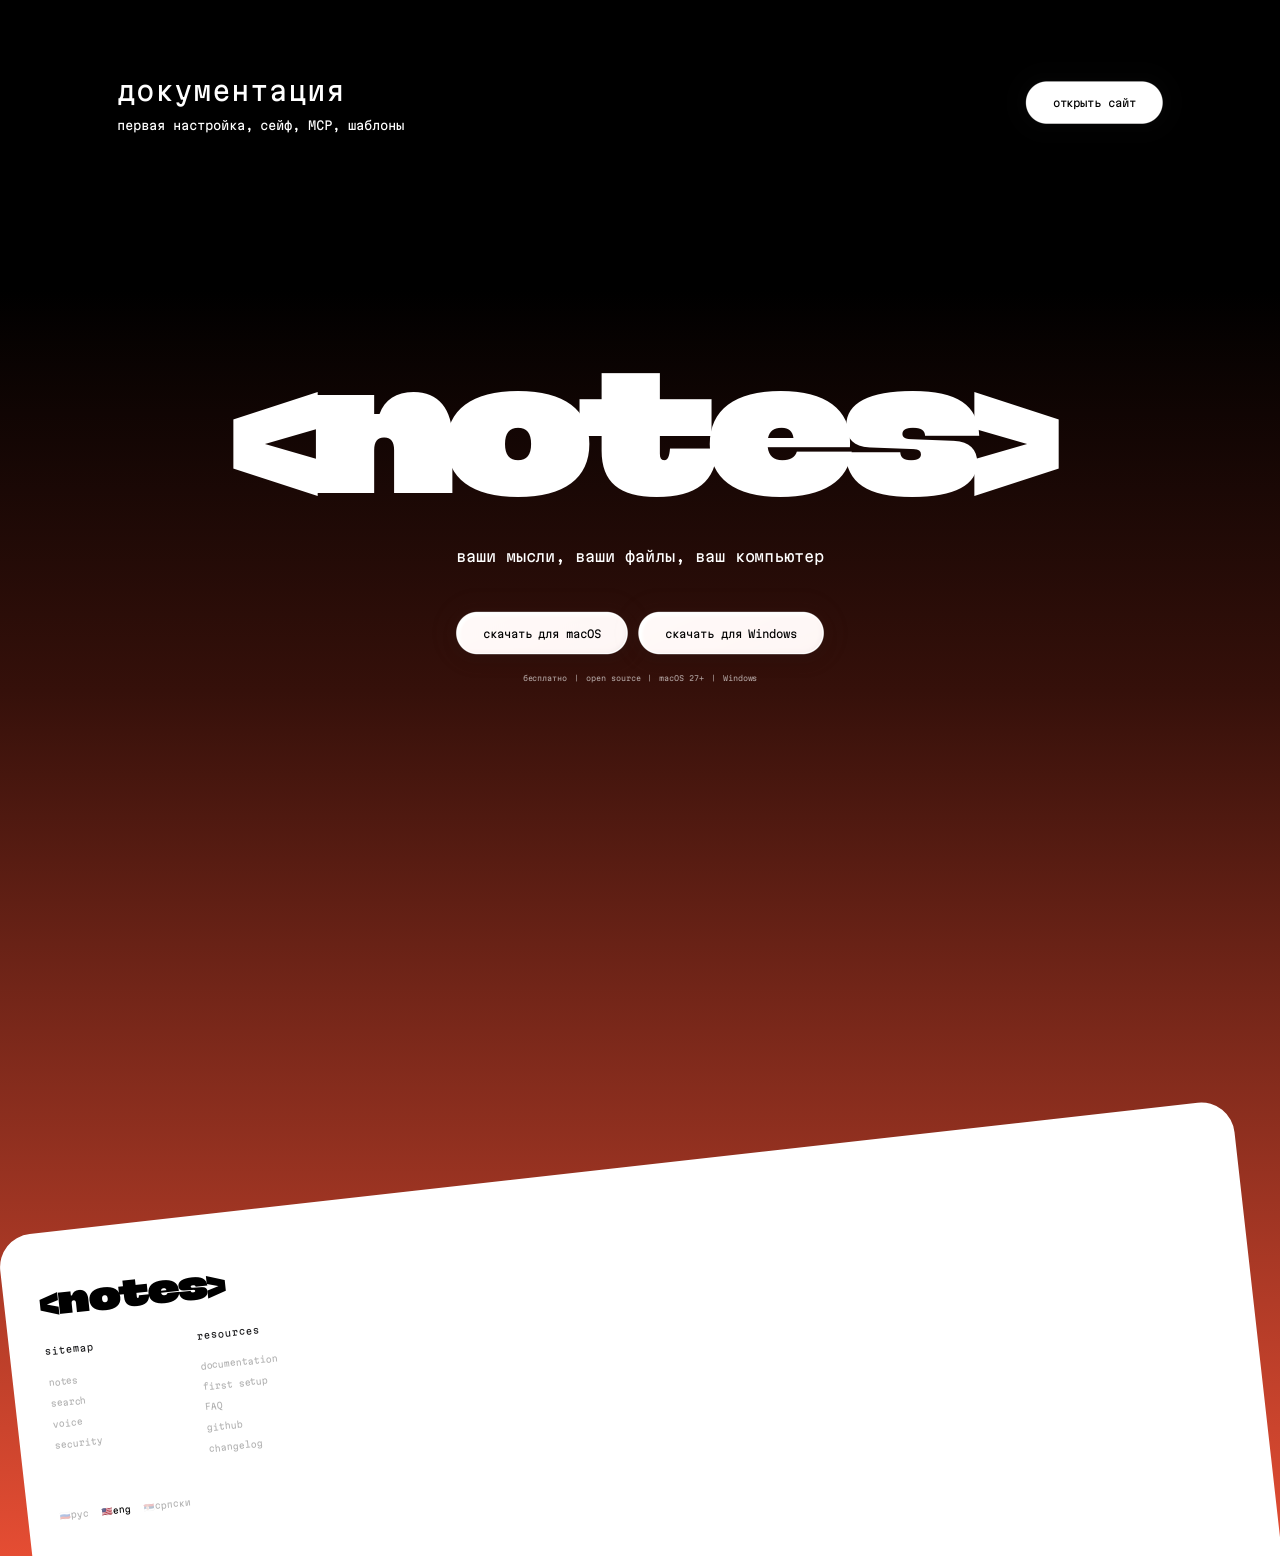
==== commit e339d4ad: "Fix / Match the Figma hero and ticker" ====
--- a/en/index.html
+++ b/en/index.html
@@ -66,6 +66,7 @@
 
   <main class="page">
     <header class="nav">
+      <span class="nav__art" aria-hidden="true"></span>
       <a class="nav__logo" href="#">&lt;notes&gt;</a>
       <nav class="nav__links">
         <a href="#notes">Заметки</a>
--- a/styles.css
+++ b/styles.css
@@ -30,7 +30,7 @@
 /* ticker */
 .ticker {
   position: fixed; inset: 0 0 auto; height: 138rem; z-index: 0;
-  background: #e54d33; color: #fff; overflow: hidden;
+  background: #fff; color: #e54d33; overflow: hidden;
 }
 .ticker__track {
   position: absolute; left: -12rem; top: 20rem;
@@ -41,15 +41,19 @@
 .ticker__track span { padding-right: 100rem; }
 @keyframes ticker { to { transform: translateX(-50%); } }
 
-.page { position: relative; z-index: 1; padding-top: 61rem; }
+.page { position: relative; z-index: 1; padding-top: 61rem; background: #000; background-clip: content-box; }
 
 /* nav */
+@property --nav-tint {
+  syntax: "<color>";
+  inherits: true;
+  initial-value: #e54d33;
+}
 .nav {
   --nav-h: 176rem;
   position: sticky; top: 0; z-index: 10;
   height: var(--nav-h); margin-bottom: calc(-1 * var(--nav-h));
   border-radius: 50rem 50rem 0 0;
-  background: url("assets/img/nav.webp") 0 0 / 100% 100%;
 }
 .nav::before {
   content: ""; position: absolute; inset: 0; border-radius: inherit; z-index: -1;
@@ -71,18 +75,13 @@
 }
 .nav__links {
   position: absolute; left: 818rem; top: 51rem;
-  display: flex; gap: 30rem; font-size: 13rem;
+  display: flex; gap: 30rem; font-size: 13rem; letter-spacing: -.07em;
 }
 .nav__links a, .footer a { transition: opacity .2s; }
 .nav__links a:hover { opacity: .5; }
 
 /* hero */
-.top { position: relative; }
-/* dark backing so the sheet's rounded bottom corners sit on the bottom gradient */
-.top::after {
-  content: ""; position: absolute; left: 0; right: 0; bottom: 0; height: 60rem;
-  background: #1b0906; z-index: 1;
-}
+.top { position: relative; background: linear-gradient(#fff 50rem, transparent 50rem); }
 .hero {
   position: sticky; top: 0;
   height: 712rem;
@@ -97,7 +96,7 @@
 .hero__title {
   position: absolute; left: 0; right: 0; top: 192rem;
   display: flex; flex-direction: column; align-items: center;
-  font-weight: 400; font-size: 40rem; line-height: 48rem; white-space: nowrap;
+  font-weight: 400; font-size: 40rem; line-height: 48rem; letter-spacing: -.07em; white-space: nowrap;
 }
 .hero__word { position: relative; display: block; width: 100%; height: 48rem; }
 .hero__word span {
@@ -119,8 +118,9 @@
   background: #fff;
   color: #000;
   font-size: 13rem;
-}
-.hero__os { position:absolute;left:0;right:0;top:559rem;text-align:center;font-size:13rem; }
+  letter-spacing: -.07em;
+}
+.hero__os { position:absolute;left:0;right:0;top:559rem;text-align:center;font-size:14rem;letter-spacing:-.07em;opacity:.4; }
 
 /* white sheet */
 .sheet {
@@ -166,7 +166,7 @@
 .card p { font-size: 14rem; color: rgba(0,0,0,.4); }
 
 /* exact long-form layout from Figma node 207:8276 */
-.sheet{height:546rem;margin-top:-112rem;display:grid;place-items:center}.sheet .lead{position:static;translate:none;width:1340rem;margin:0;font-size:40rem;line-height:1.05}
+.sheet{margin-top:-112rem}.sheet .lead{position:static;translate:none;width:1340rem;margin:0;font-size:40rem;line-height:1.05}
 .feature__copy{text-align:center}.feature__copy h2{font-size:40rem;font-weight:400;line-height:1.05}.feature__copy p{font-size:18rem;line-height:1.35;opacity:.45;margin-top:20rem}
 .voice-feature{position:relative;z-index:1;height:936rem;margin-top:-116rem;overflow:hidden;background:#000;color:#e54d33}.voice-rays{position:absolute;inset:-2%;background:url("assets/img/voice-new.webp") center/cover no-repeat;animation:rays 8s ease-in-out infinite alternate}.voice-feature .feature__copy{position:absolute;z-index:2;left:610rem;top:336rem;width:700rem}.voice-feature .feature__copy p{opacity:.7}@keyframes rays{to{transform:scale(1.025)}}
 .search-feature{height:1000rem;background:#e54d33 url("assets/img/hero-new.webp") center bottom/100% auto no-repeat;color:#fff}.search-screen{position:relative;height:414rem;border-radius:50rem;background:#fff;color:#000;display:grid;place-items:center;overflow:hidden}.search-label{font-size:40rem}.search-ui{position:absolute;width:900rem;opacity:0;transform:translateY(30rem);transition:.45s}.search-feature.is-active .search-label{opacity:0}.search-feature.is-active .search-ui{opacity:1;transform:none}.search-field{height:72rem;border-bottom:2rem solid #111;display:flex;align-items:center;gap:22rem;font-size:27rem}.search-field i{width:2rem;height:30rem;background:#e54d33;animation:blink .7s step-end infinite}@keyframes blink{50%{opacity:0}}.search-status{margin-top:14rem;font-size:12rem;opacity:.4}.search-result{margin-top:24rem;padding:22rem 28rem;background:#f1f1f1;border-radius:14rem;opacity:0;transition:.35s}.search-result.is-found{opacity:1}.search-result small{opacity:.35}.search-result h3{font-size:19rem;margin:9rem 0}.search-result p{font-size:12rem;opacity:.5}.search-copy{width:680rem;margin-left:120rem;padding-top:200rem}.search-copy h2{font-size:40rem;font-weight:400;line-height:1.05}.search-copy p{font-size:17rem;line-height:1.35;margin-top:30rem}
@@ -180,7 +180,7 @@
 /* bottom */
 .bottom {
   position: relative; height: 2000rem; overflow: hidden;
-  background: radial-gradient(circle at 50% 48%, #9e2e1f 0, #3a110c 38%, #000 75%);
+  background: linear-gradient(to bottom, #000 5%, #35100a 35%, #e54d33 100%);
 }
 .wip {
   position: absolute; left: 0; right: 0; top: 323rem;
@@ -216,8 +216,9 @@
   .nav { --nav-h: 160rem; border-radius: 34rem 34rem 0 0; }
   .nav__logo { left: 0; right: 0; top: 22rem; text-align: center; font-size: 16rem; }
   .nav__links {
-    left: 0; right: 0; top: 52rem; justify-content: center; gap: 14rem; font-size: 11rem;
-    flex-wrap: wrap; padding: 0 16rem;
+    left: 0; right: 0; top: max(45px, 52rem); justify-content: center;
+    gap: 6px clamp(8px, 3vw, 18px); font-size: clamp(10px, 11rem, 14px);
+    flex-wrap: wrap; padding: 0 clamp(8px, 4vw, 20px);
   }
   .hero {
     height: 600rem; border-radius: 34rem;
@@ -258,54 +259,59 @@
 .hero { color: #fff; }
 .hero__path text { fill: #fff; }
 .nav {
-  --nav-rgb: 32 12 8;
+  --nav-tint: #e54d33;
   color: #fff;
-  background: linear-gradient(rgb(var(--nav-rgb) / .7), transparent 90%);
+  background: linear-gradient(color-mix(in srgb, var(--nav-tint) 70%, transparent), transparent 90%);
   pointer-events: none;
-  transition: color .2s, border-radius .5s;
-}
-.nav a { pointer-events: auto; }
-.nav[data-tone="light"] { --nav-rgb: 255 255 255; color: #111; }
-.nav[data-tone="dark"] { --nav-rgb: 14 14 14; }
-.nav[data-tone="orange"] { --nav-rgb: 164 45 28; }
-.is-stuck .nav::after { background: rgb(var(--nav-rgb) / .85); }
+  transition: --nav-tint .36s ease-in-out, color .36s ease-in-out, border-radius .5s;
+}
+.nav__art {
+  position: absolute;
+  inset: 0;
+  z-index: -1;
+  border-radius: inherit;
+  background: url("assets/img/nav-figma.webp") center / 100% 100% no-repeat;
+  opacity: 0;
+  transition: opacity .36s ease-in-out;
+}
+.nav:not([data-tone]) .nav__art,
+.nav[data-tone="hero"] .nav__art { opacity: 1; }
+.nav a { pointer-events: auto; white-space: nowrap; }
+.nav[data-tone="light"] { --nav-tint: #fff; color: #111; }
+.nav[data-tone="dark"] { --nav-tint: #0e0e0e; }
+.nav[data-tone="orange"] { --nav-tint: #a42d1c; }
+.is-stuck .nav::after { background: color-mix(in srgb, var(--nav-tint) 85%, transparent); }
 
 .scroll-scene { height: 165svh; }
 .scene-frame {
   position: sticky;
   top: 0;
+  inline-size: 100%;
   height: 100svh;
   display: grid;
   place-items: center;
 }
 .sheet.scroll-scene {
   display: block;
-  background: linear-gradient(transparent 100rem, #060606 100rem);
+  background: transparent;
   padding: 0;
 }
 .sheet .scene-frame {
-  border-radius: 50rem 50rem 0 0;
-  isolation: isolate;
+  border-radius: var(--top-radius, var(--seam)) var(--top-radius, var(--seam))
+    var(--bottom-radius, var(--seam)) var(--bottom-radius, var(--seam));
   background: #fff;
   padding-inline: 24rem;
-  transition: border-radius .25s ease;
-}
-.sheet.is-flat .scene-frame { border-radius: 0; }
-.sheet .scene-frame::before {
-  content: "";
-  position: absolute;
-  inset: 0;
-  z-index: -1;
-  border-radius: inherit;
-  background: #060606;
-  opacity: var(--shade, 0);
 }
 .sheet .lead {
   max-width: 100%;
-  opacity: calc(var(--lead-in, 1) * (1 - var(--shade, 0)));
+  opacity: var(--lead-in, 1);
   transform: translateY(calc((1 - var(--lead-in, 1)) * 22rem));
 }
-.voice-feature { margin-top: 0; }
+.sheet .lead span { color: #8a8a8a; transition: color .18s ease; }
+.sheet .lead .is-read { color: #000; }
+
+.page { --seam: 50rem; }
+.voice-feature { margin-top: -116rem; height: 986rem; }
 .voice-rays { animation-play-state: paused; }
 .voice-feature.is-visible .voice-rays { animation-play-state: running; }
 .voice-feature.is-visible h2 { animation: hotkey-reveal .65s ease-out both; }
@@ -315,12 +321,31 @@
   to { transform: none; clip-path: inset(0); }
 }
 
-.search-feature { height: auto; padding-bottom: 160rem; }
-.search-screen { height: 100svh; }
+.search-feature {
+  position: relative;
+  isolation: isolate;
+  z-index: 2;
+  height: auto;
+  margin-top: calc(-1 * var(--seam));
+  padding-bottom: 160rem;
+  background: none;
+}
+.search-feature::before {
+  content: "";
+  position: absolute;
+  inset: var(--seam) 0 0;
+  z-index: -1;
+  background: #e54d33 url("assets/img/hero-new.webp") center bottom / 100% auto no-repeat;
+}
+.search-screen {
+  height: 100svh;
+  border-radius: var(--top-radius, var(--seam)) var(--top-radius, var(--seam))
+    var(--bottom-radius, var(--seam)) var(--bottom-radius, var(--seam));
+}
 .search-label { transition: opacity .24s; }
 .search-ui { max-width: calc(100% - 40rem); }
 .search-copy { padding-top: 145rem; }
-.vault-feature { height: auto; margin-top: 0; padding-top: 0; }
+.vault-feature { height: auto; margin-top: calc(-1 * var(--seam)); padding-top: 0; }
 .vault-intro { height: 180svh; }
 .vault-intro .scene-frame {
   opacity: calc(var(--vault-in, 1) * (1 - var(--vanish, 0)));
@@ -339,6 +364,7 @@
 .vault-intro.is-orbiting .vault-ring { animation-play-state: running; }
 @keyframes vault-orbit { to { rotate: 1turn; } }
 .vault-feature .feature__copy { margin-top: 0; max-width: 100%; }
+.mcp-feature { margin-top: calc(-1 * var(--seam)); padding-top: 250rem; }
 
 .sr-only { position: absolute; width: 1px; height: 1px; overflow: hidden; clip-path: inset(50%); }
 .mcp-feature .feature__copy h2 { line-height: 1.35; }
@@ -388,12 +414,16 @@
   to { opacity: 0; }
 }
 @media (max-width: 767px) {
-  .sheet .scene-frame { border-radius: 34rem 34rem 0 0; }
+  .page { --seam: 34rem; }
+  .voice-feature { margin-top: -70rem; height: 684rem; }
+  .search-feature::before { background-size: auto 100%; }
+  .mcp-feature { padding-top: 164rem; }
   .mcp-feature .feature__copy { max-width: 100%; }
   .mcp-feature .feature__copy p { max-width: 100%; }
   .vault-ring { width: min(236rem, 60vw, 56svh); }
 }
 @media (prefers-reduced-motion: reduce) {
+  .nav, .nav__art { transition: none; }
   .scroll-scene { height: auto; }
   .scene-frame { position: relative; }
   .voice-feature.is-visible .voice-rays,
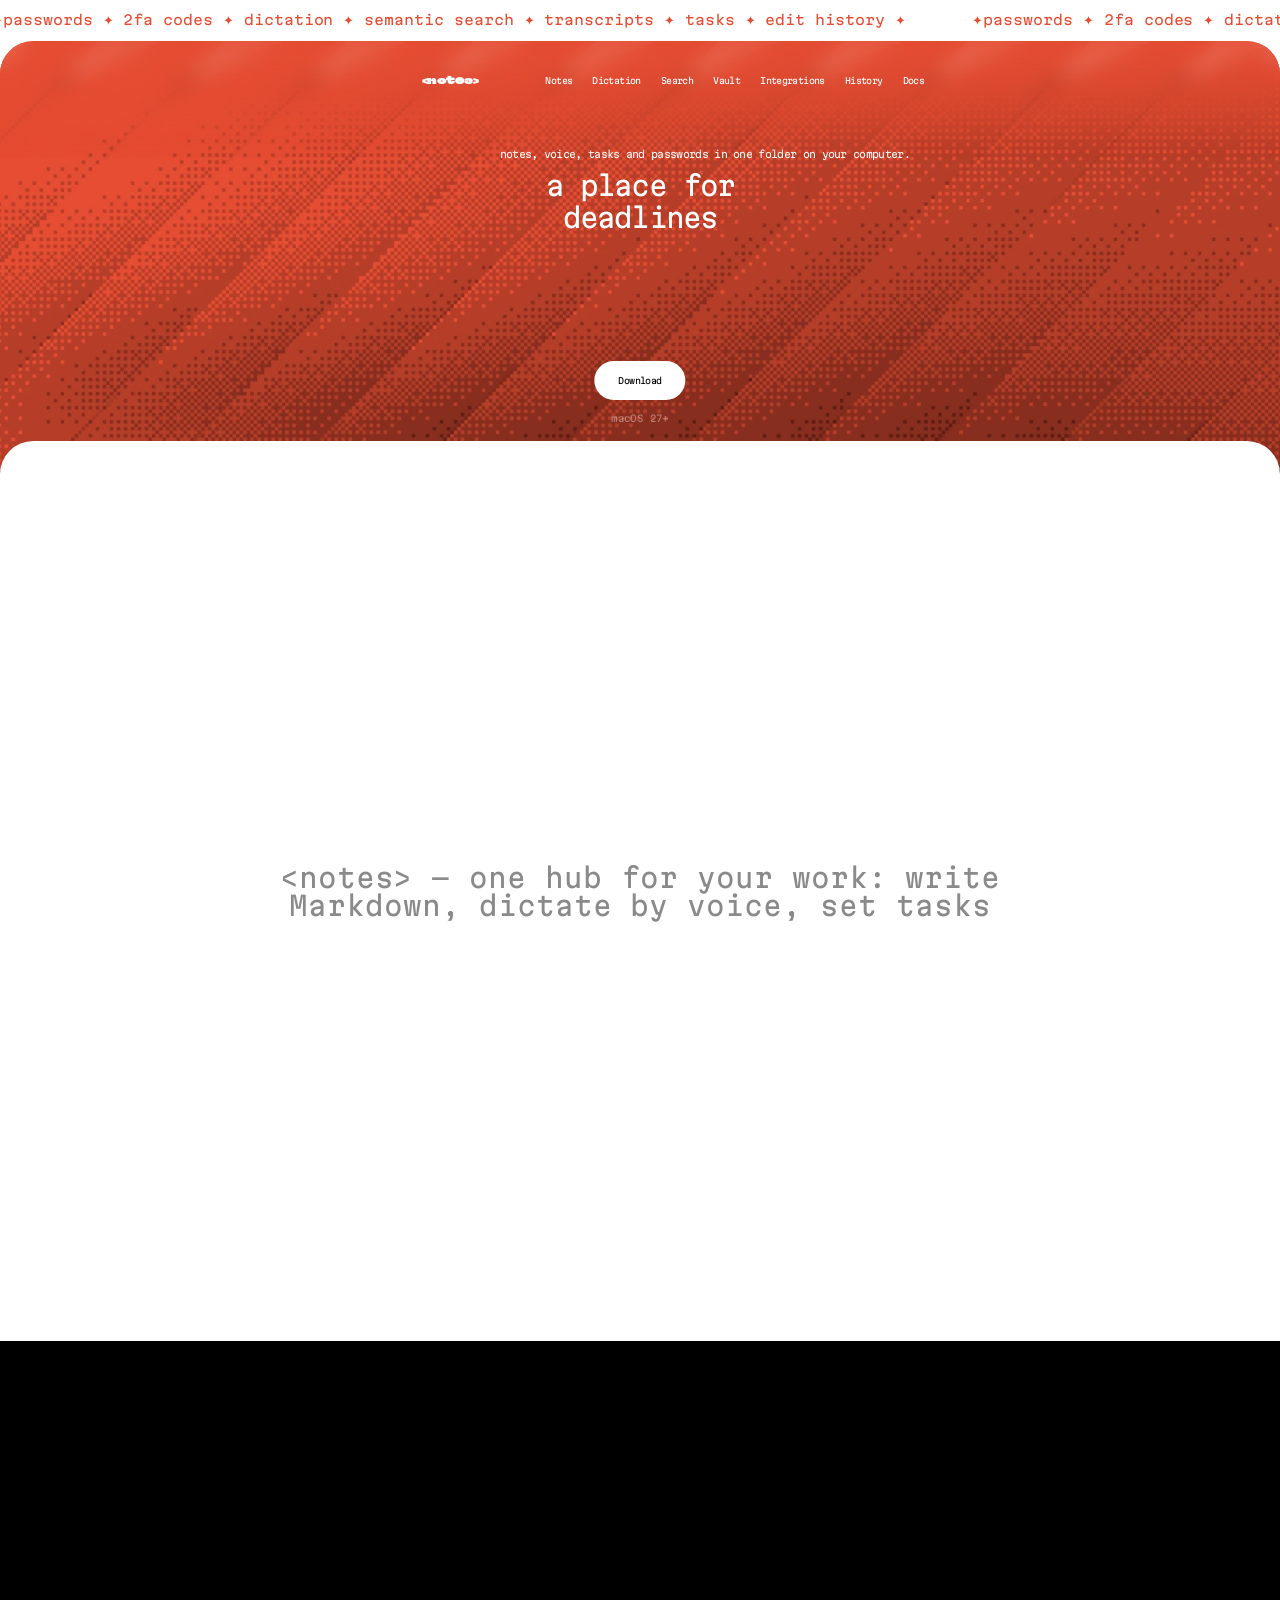
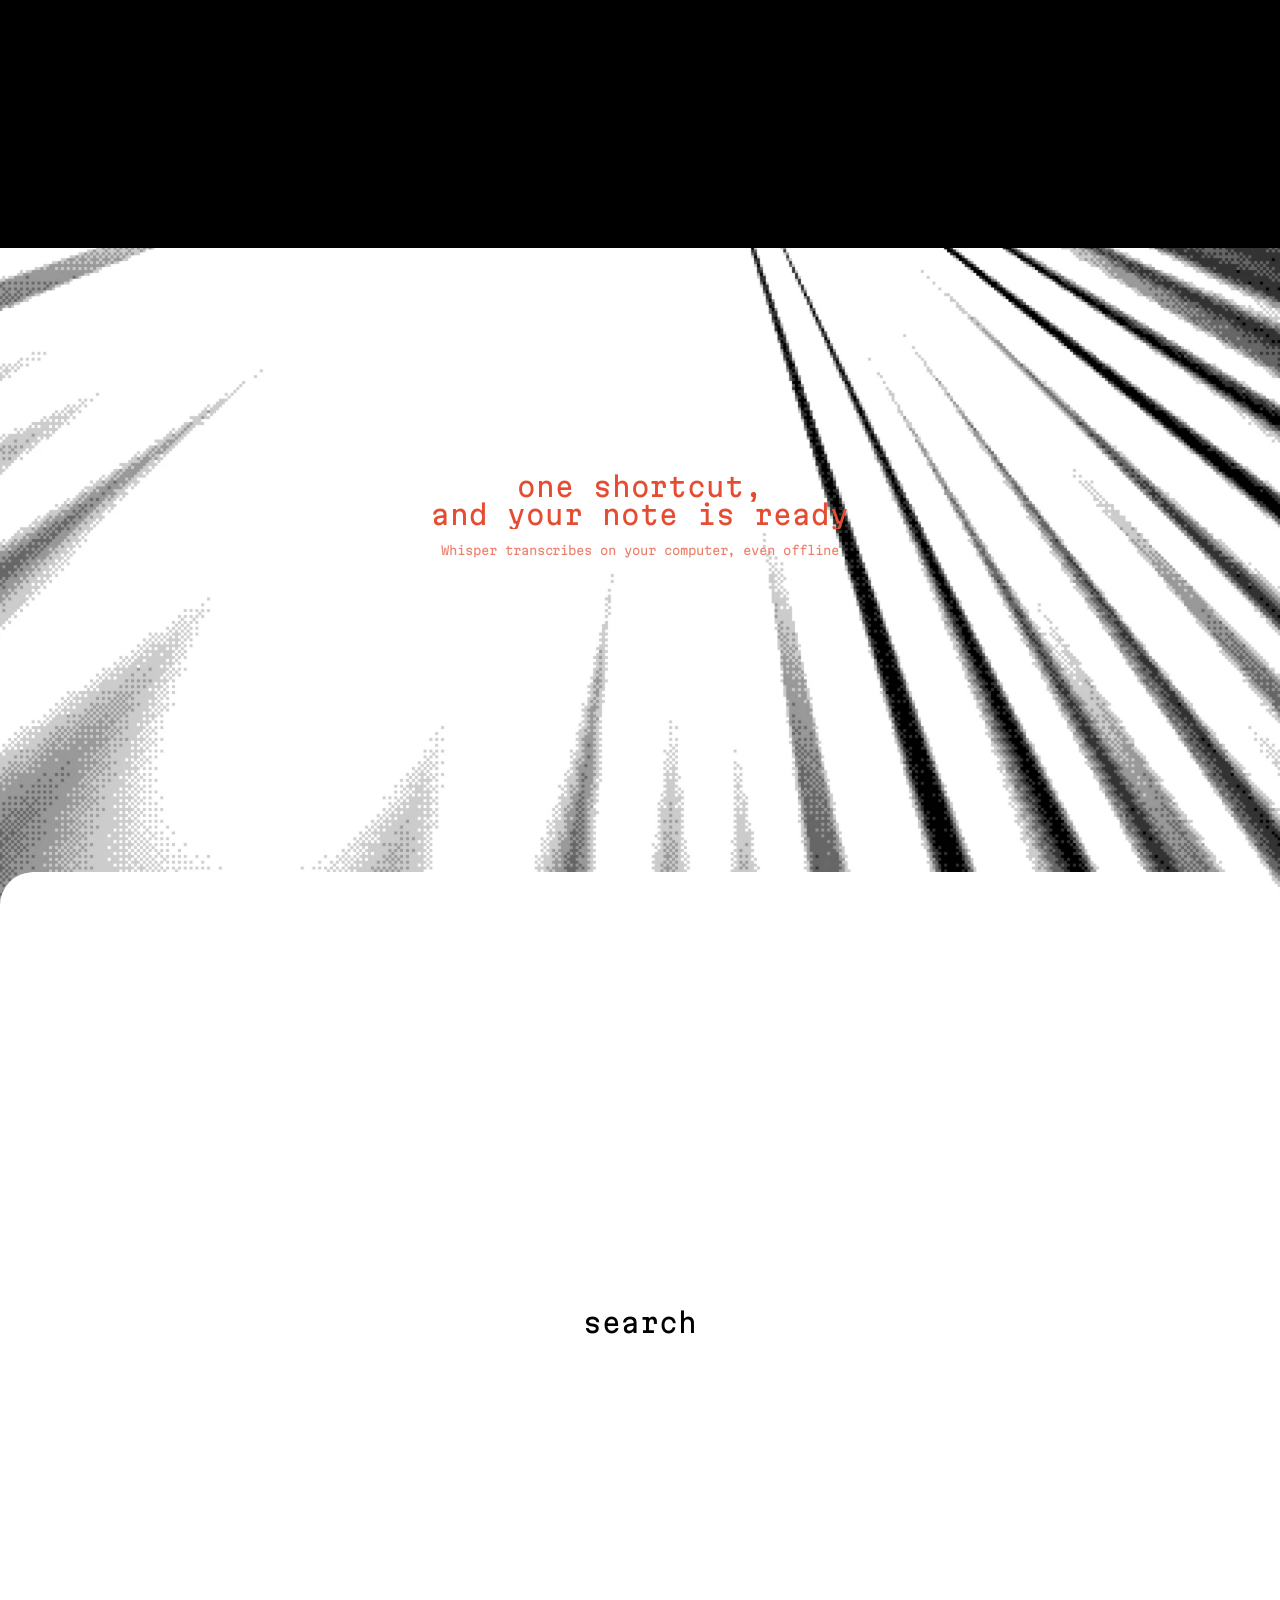
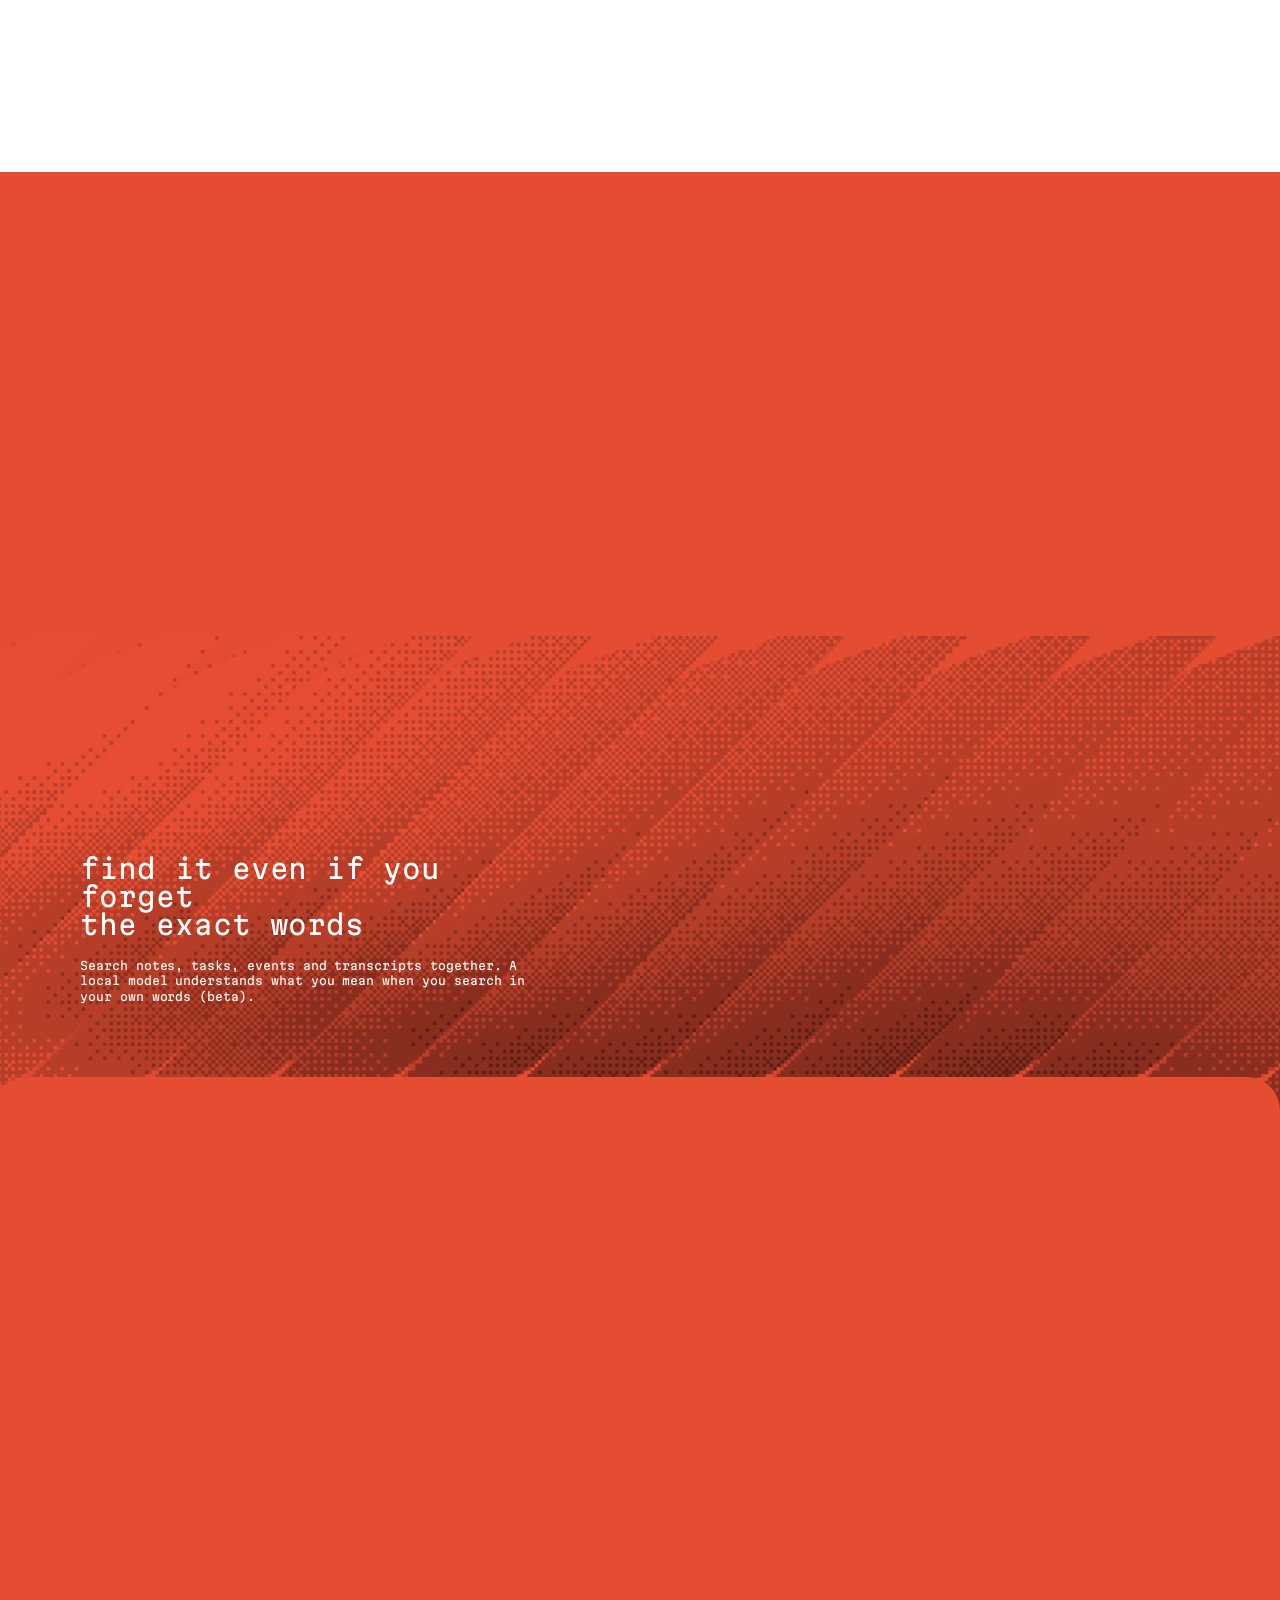
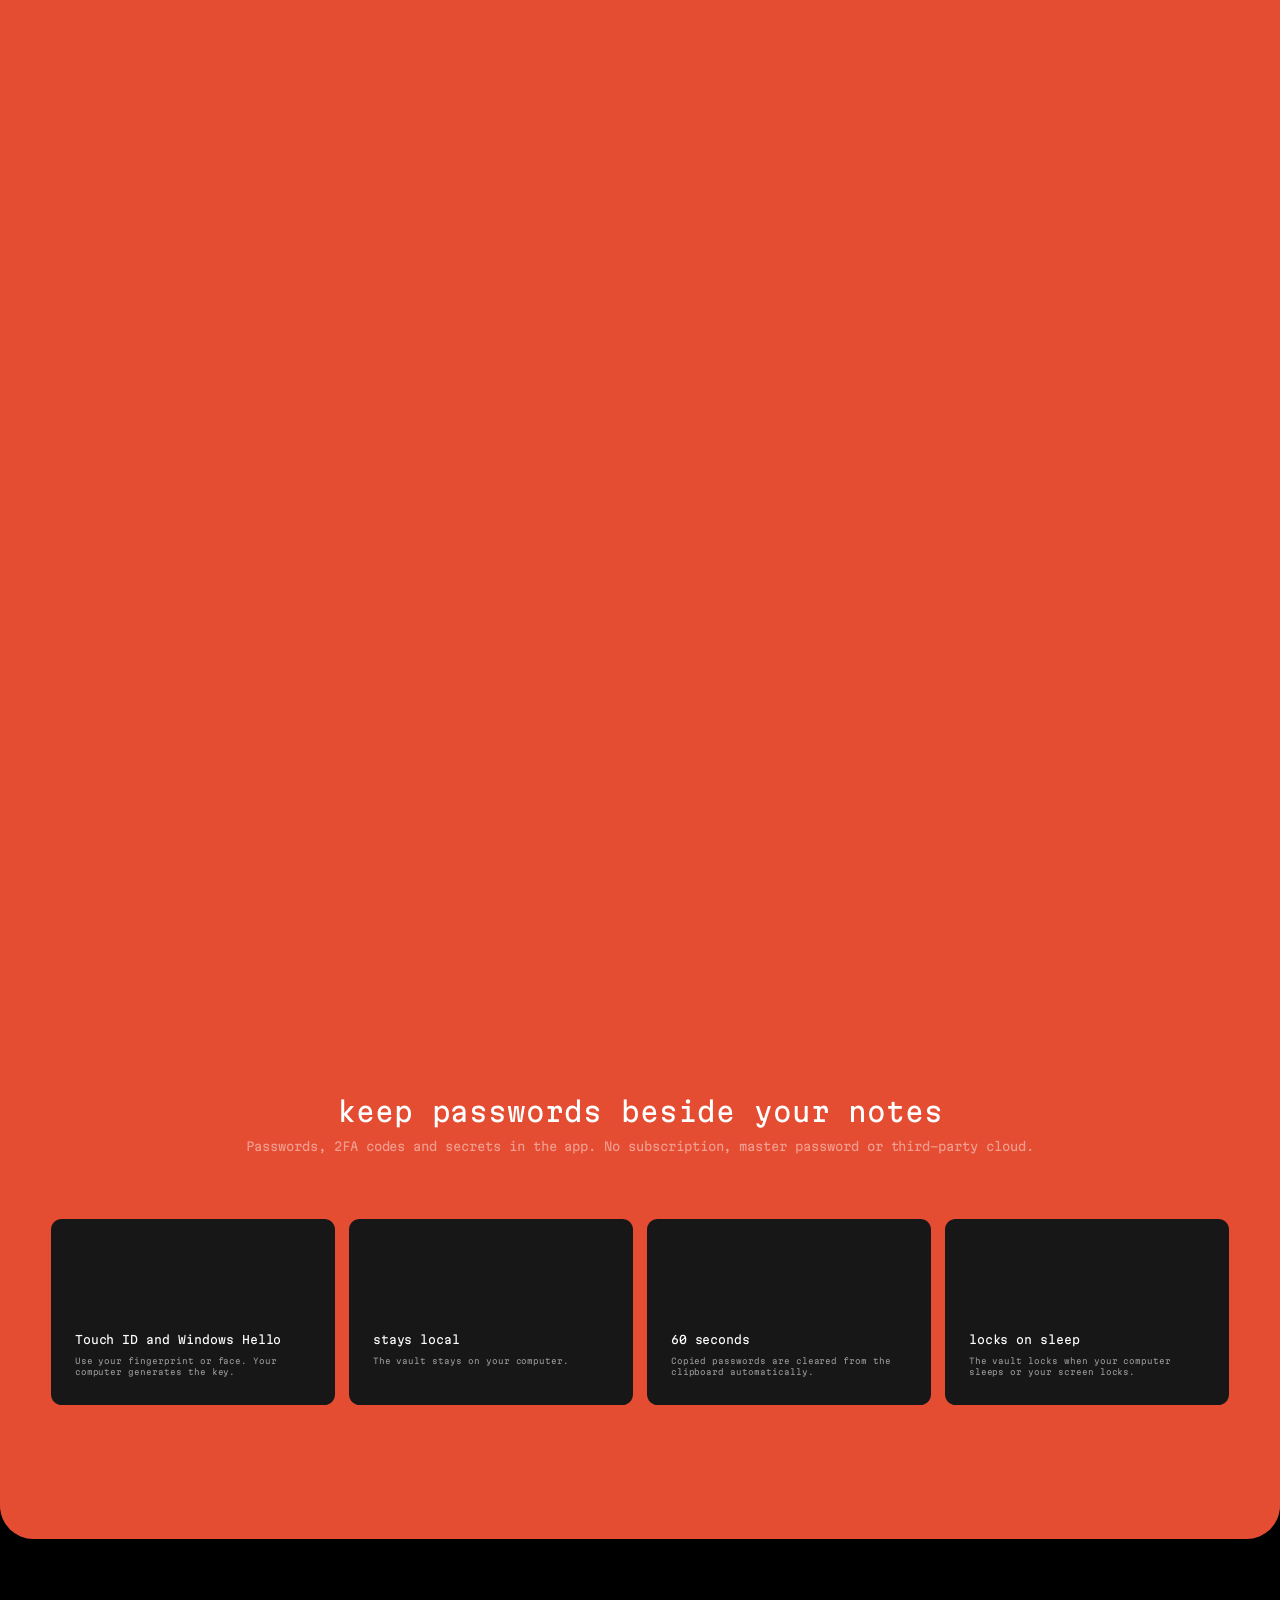
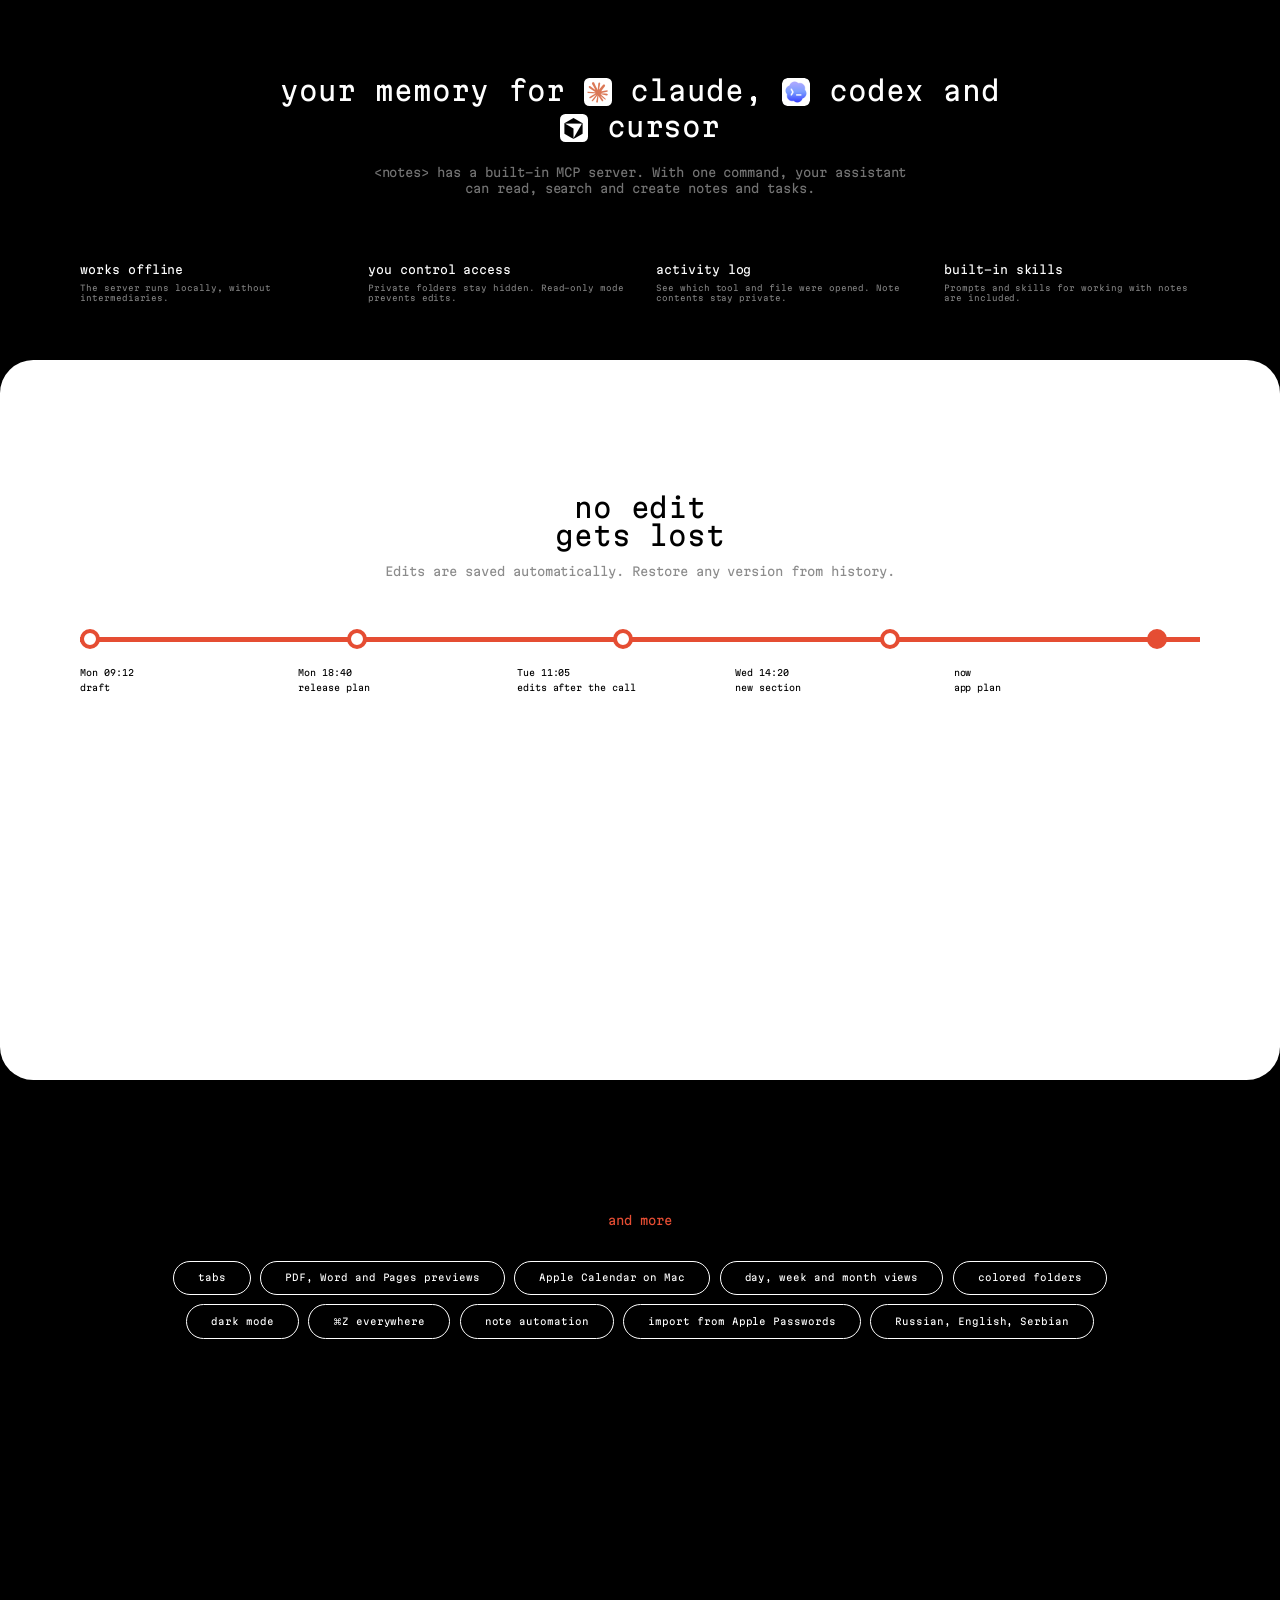
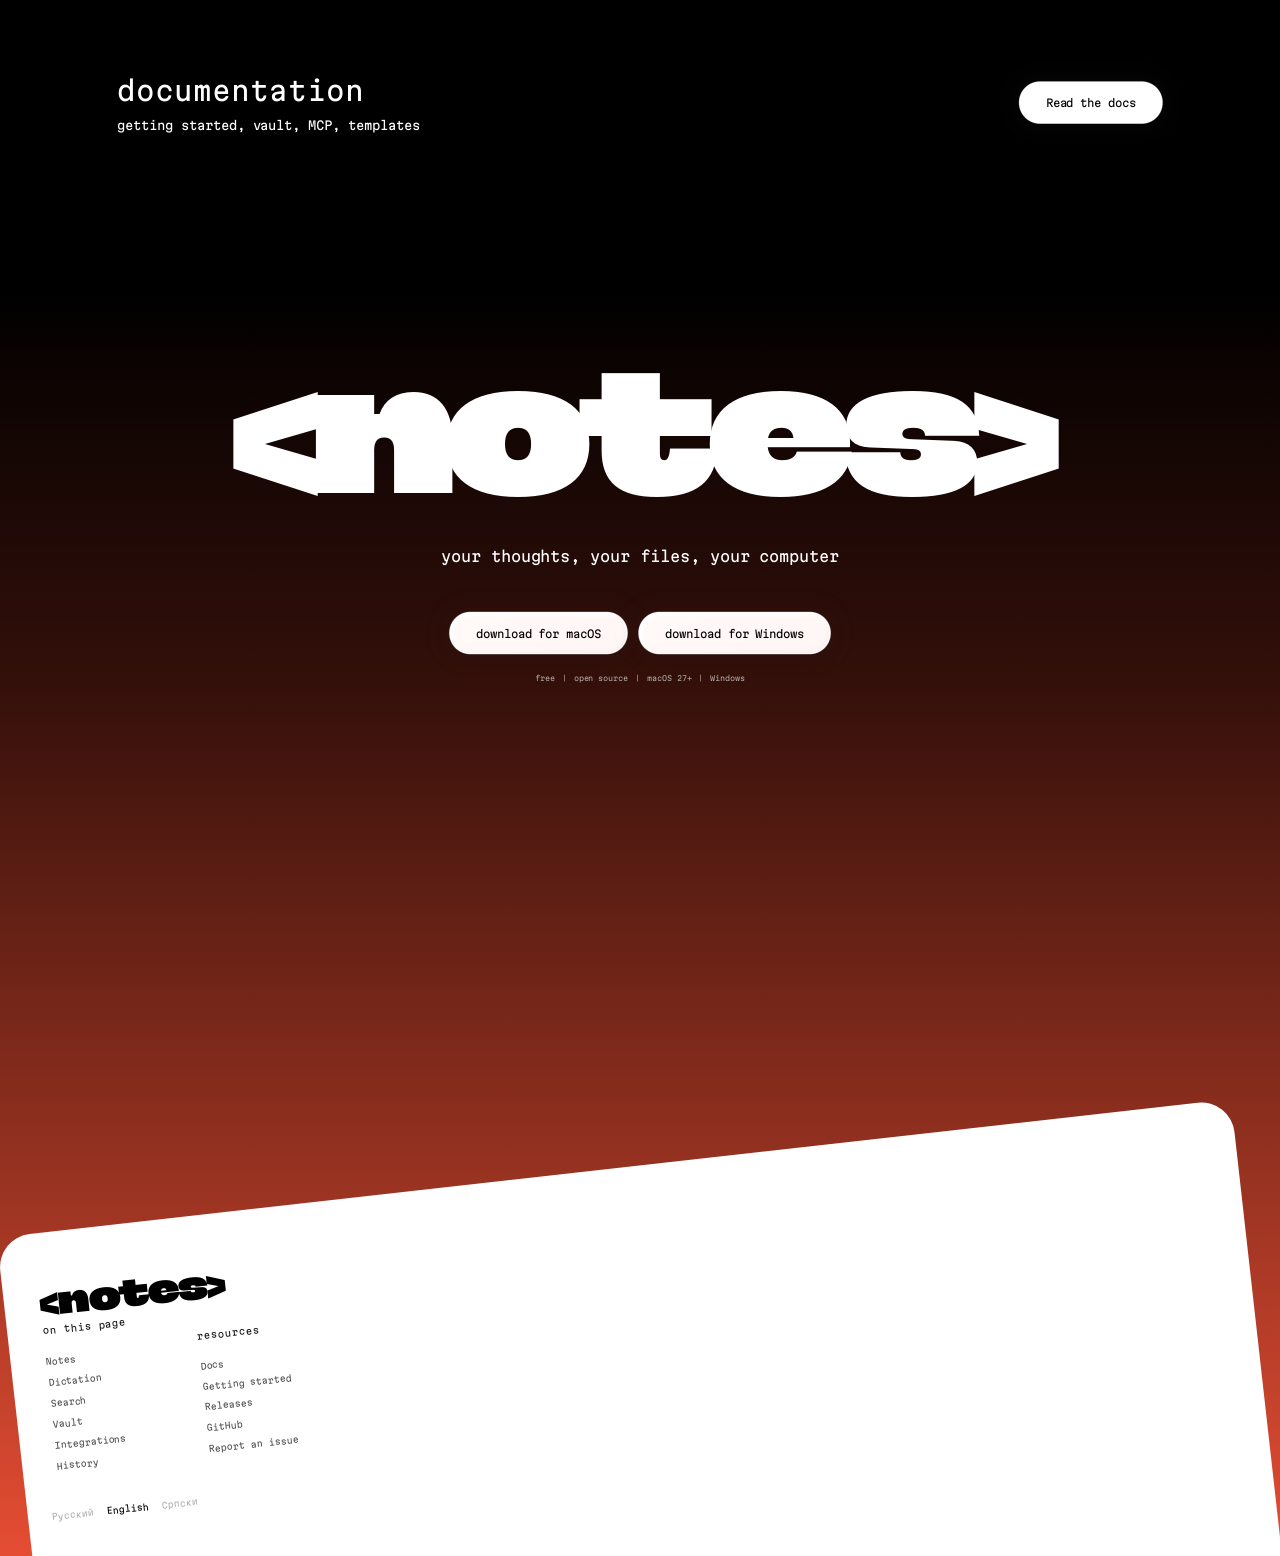
==== commit d91987d3: "Feature / Localize navigation and connect project links" ====
--- a/en/index.html
+++ b/en/index.html
@@ -59,8 +59,8 @@
 <body>
   <div class="ticker" aria-hidden="true">
     <div class="ticker__track">
-      <span>✦пароли ✦ коды 2fa ✦ надиктовка ✦ поиск по смыслу ✦ расшифровка ✦ задачи ✦ история правок ✦</span>
-      <span>✦пароли ✦ коды 2fa ✦ надиктовка ✦ поиск по смыслу ✦ расшифровка ✦ задачи ✦ история правок ✦</span>
+      <span>✦passwords ✦ 2FA codes ✦ dictation ✦ semantic search ✦ transcripts ✦ tasks ✦ edit history ✦</span>
+      <span>✦passwords ✦ 2FA codes ✦ dictation ✦ semantic search ✦ transcripts ✦ tasks ✦ edit history ✦</span>
     </div>
   </div>
 
@@ -69,12 +69,13 @@
       <span class="nav__art" aria-hidden="true"></span>
       <a class="nav__logo" href="#">&lt;notes&gt;</a>
       <nav class="nav__links">
-        <a href="#notes">Заметки</a>
-        <a href="#search">Поиск</a>
-        <a href="#voice">Голос</a>
-        <a href="#security">Безопасность</a>
-        <a href="#faq">FAQ</a>
-        <a href="https://github.com/">Github</a>
+        <a href="#notes">Notes</a>
+        <a href="#voice">Dictation</a>
+        <a href="#search">Search</a>
+        <a href="#security">Vault</a>
+        <a href="#mcp">Integrations</a>
+        <a href="#history">History</a>
+        <a href="#faq">Docs</a>
       </nav>
     </header>
 
@@ -82,104 +83,104 @@
       <section class="hero">
         <svg class="hero__path" viewBox="0 0 1920 712" aria-hidden="true">
           <path id="loop" d="M117 176 H1803 A62 62 0 0 1 1865 238 V244 A62 62 0 0 1 1803 306 H117 A62 62 0 0 1 55 244 V238 A62 62 0 0 1 117 176 Z" fill="none"/>
-          <text><textPath href="#loop" class="js-path">все что в голове - в одном месте</textPath></text>
-          <text><textPath href="#loop" class="js-path">все что в голове - в одном месте</textPath></text>
+          <text><textPath href="#loop" class="js-path">everything on your mind in one place</textPath></text>
+          <text><textPath href="#loop" class="js-path">everything on your mind in one place</textPath></text>
         </svg>
         <h1 class="hero__title">
-          <span class="js-place">место для</span>
-          <span class="hero__word"><span class="js-word">мыслей</span></span>
+          <span class="js-place">a place for</span>
+          <span class="hero__word"><span class="js-word">thoughts</span></span>
         </h1>
-        <a class="hero__download" href="https://github.com/EdinstvoAI/-notes-/releases/download/multi-v1.1.3-beta/notes_1.1.3-beta_aarch64.dmg">Скачать</a>
+        <a class="hero__download" href="https://github.com/EdinstvoAI/-notes-/releases">Download</a>
         <span class="hero__os">macOS 27+</span>
       </section>
 
       <section class="sheet scroll-scene" id="notes">
-        <div class="scene-frame"><p class="lead js-lead">&lt;notes&gt; — единый центр работы, пишите Markdown,<br>диктуйте голосом, ставьте задачи</p></div>
+        <div class="scene-frame"><p class="lead js-lead">&lt;notes&gt; — one place to work. Write in Markdown,<br>dictate notes and set tasks</p></div>
       </section>
     </div>
 
     <section class="voice-feature" id="voice">
       <div class="voice-rays" aria-hidden="true"></div>
       <div class="feature__copy">
-        <h2>один хоткей —<br>готовая заметка</h2>
-        <p>whisper распознаёт прямо на компьютере, без интернета</p>
+        <h2>one shortcut,<br>and your note is ready</h2>
+        <p>Whisper transcribes on your computer, even offline</p>
       </div>
     </section>
 
     <section class="search-feature" id="search">
       <div class="search-intro scroll-scene">
       <div class="search-screen scene-frame">
-        <div class="search-label">поиск</div>
+        <div class="search-label">search</div>
         <div class="search-ui">
           <div class="search-field"><span>⌕</span><b class="js-search-query"></b><i></i></div>
-          <div class="search-status js-search-status">введите запрос</div>
-          <article class="search-result"><small>план релиза.md</small><h3>созвон про запуск приложения</h3><p>подготовить сборку и отправить список изменений команде</p></article>
+          <div class="search-status js-search-status">enter a query</div>
+          <article class="search-result"><small>release plan.md</small><h3>call about the app launch</h3><p>prepare a build and send the changelog to the team</p></article>
         </div>
       </div>
       </div>
       <div class="search-copy">
-        <h2>найдёт, даже если забыли<br>слова</h2>
-        <p>один поиск по заметкам, задачам, событиям и словам в расшифровках. описываете своими словами, локальная модель понимает смысл (бета).</p>
+        <h2>find it even if you forget<br>the exact words</h2>
+        <p>Search notes, tasks, events and transcripts together. A local model understands what you mean when you search in your own words (beta).</p>
       </div>
     </section>
 
     <section class="vault-feature" id="security">
       <div class="vault-intro scroll-scene">
         <div class="scene-frame">
-          <edinstvo-glass class="vault-glass" frost="0.24" refraction="0.65" dispersion="0.22" thickness="18" depth="22" stroke-thickness="2" tint="#e54d33" transparency="0.42" reflection="0.65"><span class="sr-only">сейф</span></edinstvo-glass>
+          <edinstvo-glass class="vault-glass" frost="0.24" refraction="0.65" dispersion="0.22" thickness="18" depth="22" stroke-thickness="2" tint="#e54d33" transparency="0.42" reflection="0.65"><span class="sr-only">vault</span></edinstvo-glass>
           <svg class="vault-ring" viewBox="0 0 500 500" aria-hidden="true">
             <path id="vault-orbit" d="M250 36a214 214 0 1 1 0 428a214 214 0 1 1 0-428Z" fill="none"/>
-            <text><textPath href="#vault-orbit">сейф</textPath></text>
+            <text><textPath href="#vault-orbit">vault</textPath></text>
           </svg>
         </div>
       </div>
-      <div class="feature__copy"><h2>пароли живут рядом с мыслями</h2><p>пароли, коды 2fa и секреты прямо в приложении. без подписки, без мастер-пароля, без чужого облака.</p></div>
+      <div class="feature__copy"><h2>keep passwords beside your notes</h2><p>Passwords, 2FA codes and secrets in the app. No subscription, master password or third-party cloud.</p></div>
       <div class="vault-cards">
-        <article><b>touch id и windows hello</b><p>палец или лицо вместо мастер-пароля, ключ придумывает сам компьютер</p></article>
-        <article><b>только здесь</b><p>сейф хранится на твоём компьютере</p></article>
-        <article><b>60 секунд</b><p>скопированный пароль сам стирается из буфера</p></article>
-        <article><b>сон = замок</b><p>компьютер уснул или экран заблокирован, сейф уже закрыт</p></article>
+        <article><b>Touch ID and Windows Hello</b><p>Use your fingerprint or face. Your computer generates the key.</p></article>
+        <article><b>stays local</b><p>The vault stays on your computer.</p></article>
+        <article><b>60 seconds</b><p>Copied passwords are cleared from the clipboard automatically.</p></article>
+        <article><b>locks on sleep</b><p>The vault locks when your computer sleeps or your screen locks.</p></article>
       </div>
     </section>
 
     <section class="mcp-feature" id="mcp">
-      <div class="feature__copy"><h2>твоя память для <span><img src="../assets/img/claude.png" alt="" width="32" height="32"> claude</span>, <span><img src="../assets/img/codex.png" alt="" width="42" height="42"> codex</span> и <span><img src="../assets/img/cursor.png" alt="" width="32" height="32"> cursor</span></h2><p>в &lt;notes&gt; встроен MCP-сервер. одна команда, и нейросеть читает заметки и задачи, ищет и сама создаёт</p></div>
+      <div class="feature__copy"><h2>your memory for <span><img src="../assets/img/claude.png" alt="" width="32" height="32"> claude</span>, <span><img src="../assets/img/codex.png" alt="" width="42" height="42"> codex</span> and <span><img src="../assets/img/cursor.png" alt="" width="32" height="32"> cursor</span></h2><p>&lt;notes&gt; has a built-in MCP server. With one command, your assistant can read, search and create notes and tasks.</p></div>
       <svg class="sr-only" aria-hidden="true"><symbol id="agent-pointer" viewBox="0 0 24 28"><path d="M2 2l19 15-9 1-4 8z" fill="currentColor" stroke="white" stroke-width="1.5" stroke-linejoin="round"/></symbol></svg>
       <div class="mini-features">
-        <p><i class="agent-pointer" aria-hidden="true"><svg><use href="#agent-pointer"/></svg>Claude</i><b>без сети</b><span>сервер работает локально, без посредников</span></p>
-        <p><i class="agent-pointer" aria-hidden="true"><svg><use href="#agent-pointer"/></svg>Codex</i><b>ты решаешь, что видно</b><span>закрытые папки скрыты, режим «только чтение» убирает запись</span></p>
-        <p><i class="agent-pointer" aria-hidden="true"><svg><use href="#agent-pointer"/></svg>Cursor</i><b>всё в журнале</b><span>какой инструмент и файл открыт, без текста заметок</span></p>
-        <p><i class="agent-pointer" aria-hidden="true"><svg><use href="#agent-pointer"/></svg>Ты</i><b>готовые скиллы</b><span>промты и скиллы для работы с заметками уже внутри</span></p>
+        <p><i class="agent-pointer" aria-hidden="true"><svg><use href="#agent-pointer"/></svg>Claude</i><b>works offline</b><span>The server runs locally, without intermediaries.</span></p>
+        <p><i class="agent-pointer" aria-hidden="true"><svg><use href="#agent-pointer"/></svg>Codex</i><b>you control access</b><span>Private folders stay hidden. Read-only mode prevents edits.</span></p>
+        <p><i class="agent-pointer" aria-hidden="true"><svg><use href="#agent-pointer"/></svg>Cursor</i><b>activity log</b><span>See which tool and file were opened. Note contents stay private.</span></p>
+        <p><i class="agent-pointer" aria-hidden="true"><svg><use href="#agent-pointer"/></svg>You</i><b>built-in skills</b><span>Prompts and skills for working with notes are included.</span></p>
       </div>
     </section>
 
-    <section class="history-feature">
-      <div class="feature__copy"><h2>ни одна правка<br>не пропадёт</h2><p>правки сохраняются автоматически. любую версию можно восстановить из истории</p></div>
-      <div class="timeline"><i></i><b></b><b></b><b></b><b></b><b></b><span>пн 09:12<br>черновик</span><span>пн 18:40<br>план релиза</span><span>вт 11:05<br>правки после созвона</span><span>ср 14:20<br>новый раздел</span><span>сейчас<br>план приложения</span></div>
+    <section class="history-feature" id="history">
+      <div class="feature__copy"><h2>no edit<br>gets lost</h2><p>Edits are saved automatically. Restore any version from history.</p></div>
+      <div class="timeline"><i></i><b></b><b></b><b></b><b></b><b></b><span>Mon 09:12<br>draft</span><span>Mon 18:40<br>release plan</span><span>Tue 11:05<br>edits after the call</span><span>Wed 14:20<br>new section</span><span>now<br>app plan</span></div>
     </section>
 
     <section class="extras">
-      <p>и ещё</p>
-      <div><span>вкладки</span><span>PDF, Word и Pages внутри</span><span>apple calendar на mac</span><span>день, неделя, месяц</span><span>цветные папки</span><span>тёмная тема</span><span>⌘Z везде</span><span>автоматизация заметок</span><span>импорт из apple passwords</span><span>русский, english, srpski</span></div>
+      <p>and more</p>
+      <div><span>tabs</span><span>PDF, Word and Pages previews</span><span>Apple Calendar on Mac</span><span>day, week and month views</span><span>colored folders</span><span>dark mode</span><span>⌘Z everywhere</span><span>note automation</span><span>import from Apple Passwords</span><span>Russian, English, Serbian</span></div>
     </section>
 
-    <section class="docs" id="faq"><div><h2>документация</h2><p>первая настройка, сейф, MCP, шаблоны</p></div><edinstvo-glass class="glass-button" frost="0.16" refraction="0.48" thickness="12" depth="18" tint="#ffffff" transparency="0.12" foreground="#000"><a href="#">открыть сайт</a></edinstvo-glass></section>
+    <section class="docs" id="faq"><div><h2>documentation</h2><p>getting started, vault, MCP, templates</p></div><edinstvo-glass class="glass-button" frost="0.16" refraction="0.48" thickness="12" depth="18" tint="#ffffff" transparency="0.12" foreground="#000"><a href="https://github.com/EdinstvoAI/-notes-/tree/HEAD/docs">Read the docs</a></edinstvo-glass></section>
 
     <section class="bottom">
-      <div class="cta"><h2>&lt;notes&gt;</h2><p>ваши мысли, ваши файлы, ваш компьютер</p><div><edinstvo-glass class="glass-button" frost="0.14" refraction="0.5" tint="#ffffff" transparency="0.18" foreground="#000"><a href="https://github.com/EdinstvoAI/-notes-/releases/download/multi-v1.1.3-beta/notes_1.1.3-beta_aarch64.dmg">скачать для macOS</a></edinstvo-glass><edinstvo-glass class="glass-button" frost="0.14" refraction="0.5" tint="#ffffff" transparency="0.18" foreground="#000"><a href="https://github.com/EdinstvoAI/-notes-/releases/download/multi-v1.1.3-beta/notes_1.1.3-beta_x64-setup.exe">скачать для Windows</a></edinstvo-glass></div><small>бесплатно　|　open source　|　macOS 27+　|　Windows</small></div>
+      <div class="cta"><h2>&lt;notes&gt;</h2><p>your thoughts, your files, your computer</p><div><edinstvo-glass class="glass-button" frost="0.14" refraction="0.5" tint="#ffffff" transparency="0.18" foreground="#000"><a href="https://github.com/EdinstvoAI/-notes-/releases/download/multi-v1.1.3-beta/notes_1.1.3-beta_aarch64.dmg">download for macOS</a></edinstvo-glass><edinstvo-glass class="glass-button" frost="0.14" refraction="0.5" tint="#ffffff" transparency="0.18" foreground="#000"><a href="https://github.com/EdinstvoAI/-notes-/releases/download/multi-v1.1.3-beta/notes_1.1.3-beta_x64-setup.exe">download for Windows</a></edinstvo-glass></div><small>free　|　open source　|　macOS 27+　|　Windows</small></div>
       <footer class="footer">
         <div class="footer__sheet"></div>
         <a class="footer__logo" href="#">&lt;notes&gt;</a>
         <div class="footer__col footer__col--map">
-          <h4>карта сайта</h4>
-          <a href="#notes">заметки</a><a href="#search">поиск</a><a href="#voice">голос</a><a href="#security">безопасность</a>
+          <h4>on this page</h4>
+          <a href="#notes">Notes</a><a href="#voice">Dictation</a><a href="#search">Search</a><a href="#security">Vault</a><a href="#mcp">Integrations</a><a href="#history">History</a>
         </div>
         <div class="footer__col footer__col--res">
-          <h4>ресурсы</h4>
-          <a href="#">документация</a><a href="#">первая настройка</a><a href="#faq">FAQ</a><a href="https://github.com/">github</a><a href="#">changelog</a>
+          <h4>resources</h4>
+          <a href="#faq">Docs</a><a href="https://github.com/EdinstvoAI/-notes-/blob/HEAD/docs/SETUP.md">Getting started</a><a href="https://github.com/EdinstvoAI/-notes-/releases">Releases</a><a href="https://github.com/EdinstvoAI/-notes-">GitHub</a><a href="https://github.com/EdinstvoAI/-notes-/issues">Report an issue</a>
         </div>
         <div class="footer__langs">
-          <a data-lang="ru" href="/">🇷🇺рус</a><a data-lang="en" href="/en/">🇺🇸eng</a><a data-lang="sr" href="/sr/">🇷🇸српски</a>
+          <a data-lang="ru" lang="ru" hreflang="ru" href="/">Русский</a><a data-lang="en" lang="en" hreflang="en" href="/en/">English</a><a data-lang="sr" lang="sr" hreflang="sr" href="/sr/">Српски</a>
         </div>
       </footer>
     </section>
--- a/styles.css
+++ b/styles.css
@@ -195,8 +195,8 @@
 .footer__logo { left: 198.36rem; top: 706.34rem; font: 50rem/normal "Martian Grotesk xWd", sans-serif; letter-spacing: -0.05em; white-space: nowrap; }
 .footer__col { width: 160rem; display: flex; flex-direction: column; white-space: nowrap; }
 .footer__col h4 { font-weight: 400; font-size: 14rem; color: #1d1d1f; margin-bottom: 30rem; }
-.footer__col a { font-size: 13rem; opacity: .3; }
-.footer__col a:hover, .footer__langs a:hover { opacity: 1; }
+.footer__col a { font-size: 13rem; opacity: .68; }
+.footer__col a:hover, .footer__col a:focus-visible, .footer__langs a:hover { opacity: 1; }
 .footer__col--map { left: 154rem; top: 855.1rem; gap: 0; }
 .footer__col--map a + a { margin-top: 15rem; }
 .footer__col--res { left: 384.36rem; top: 846.48rem; letter-spacing: 0; }
